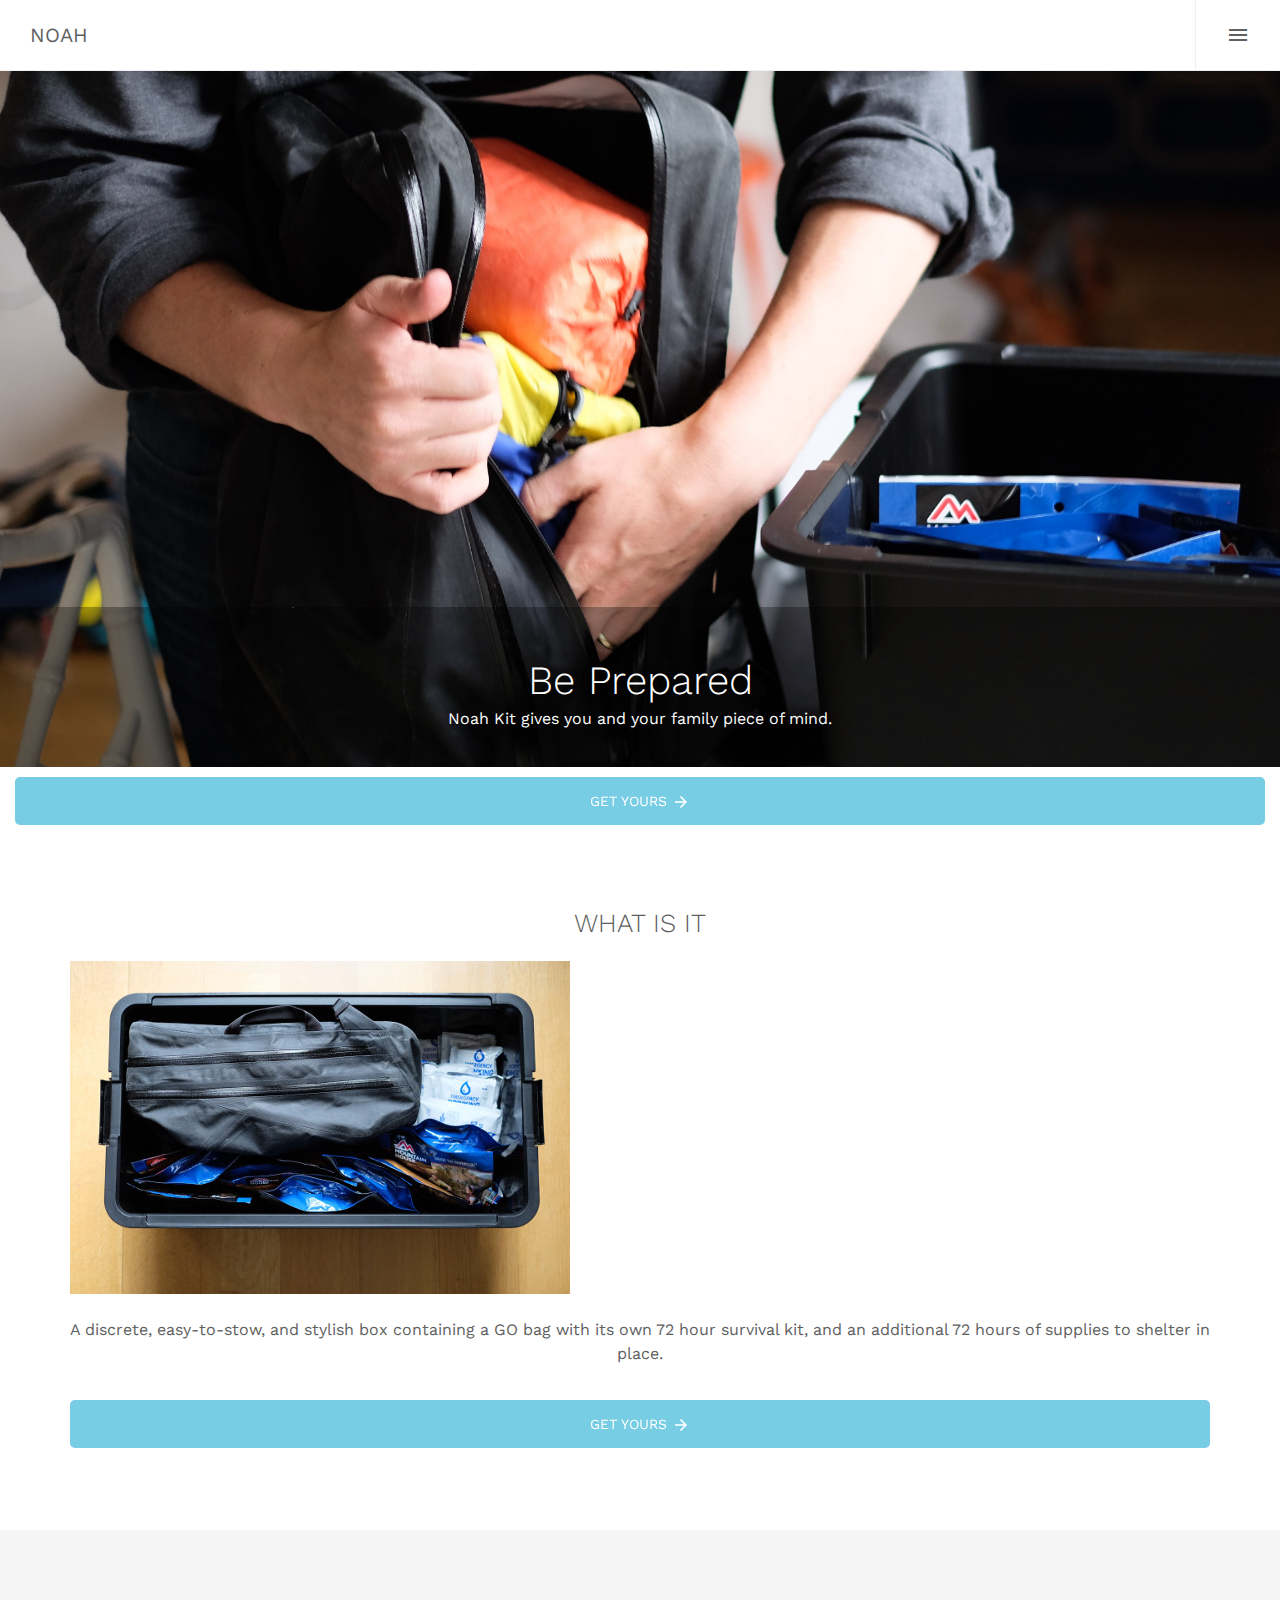
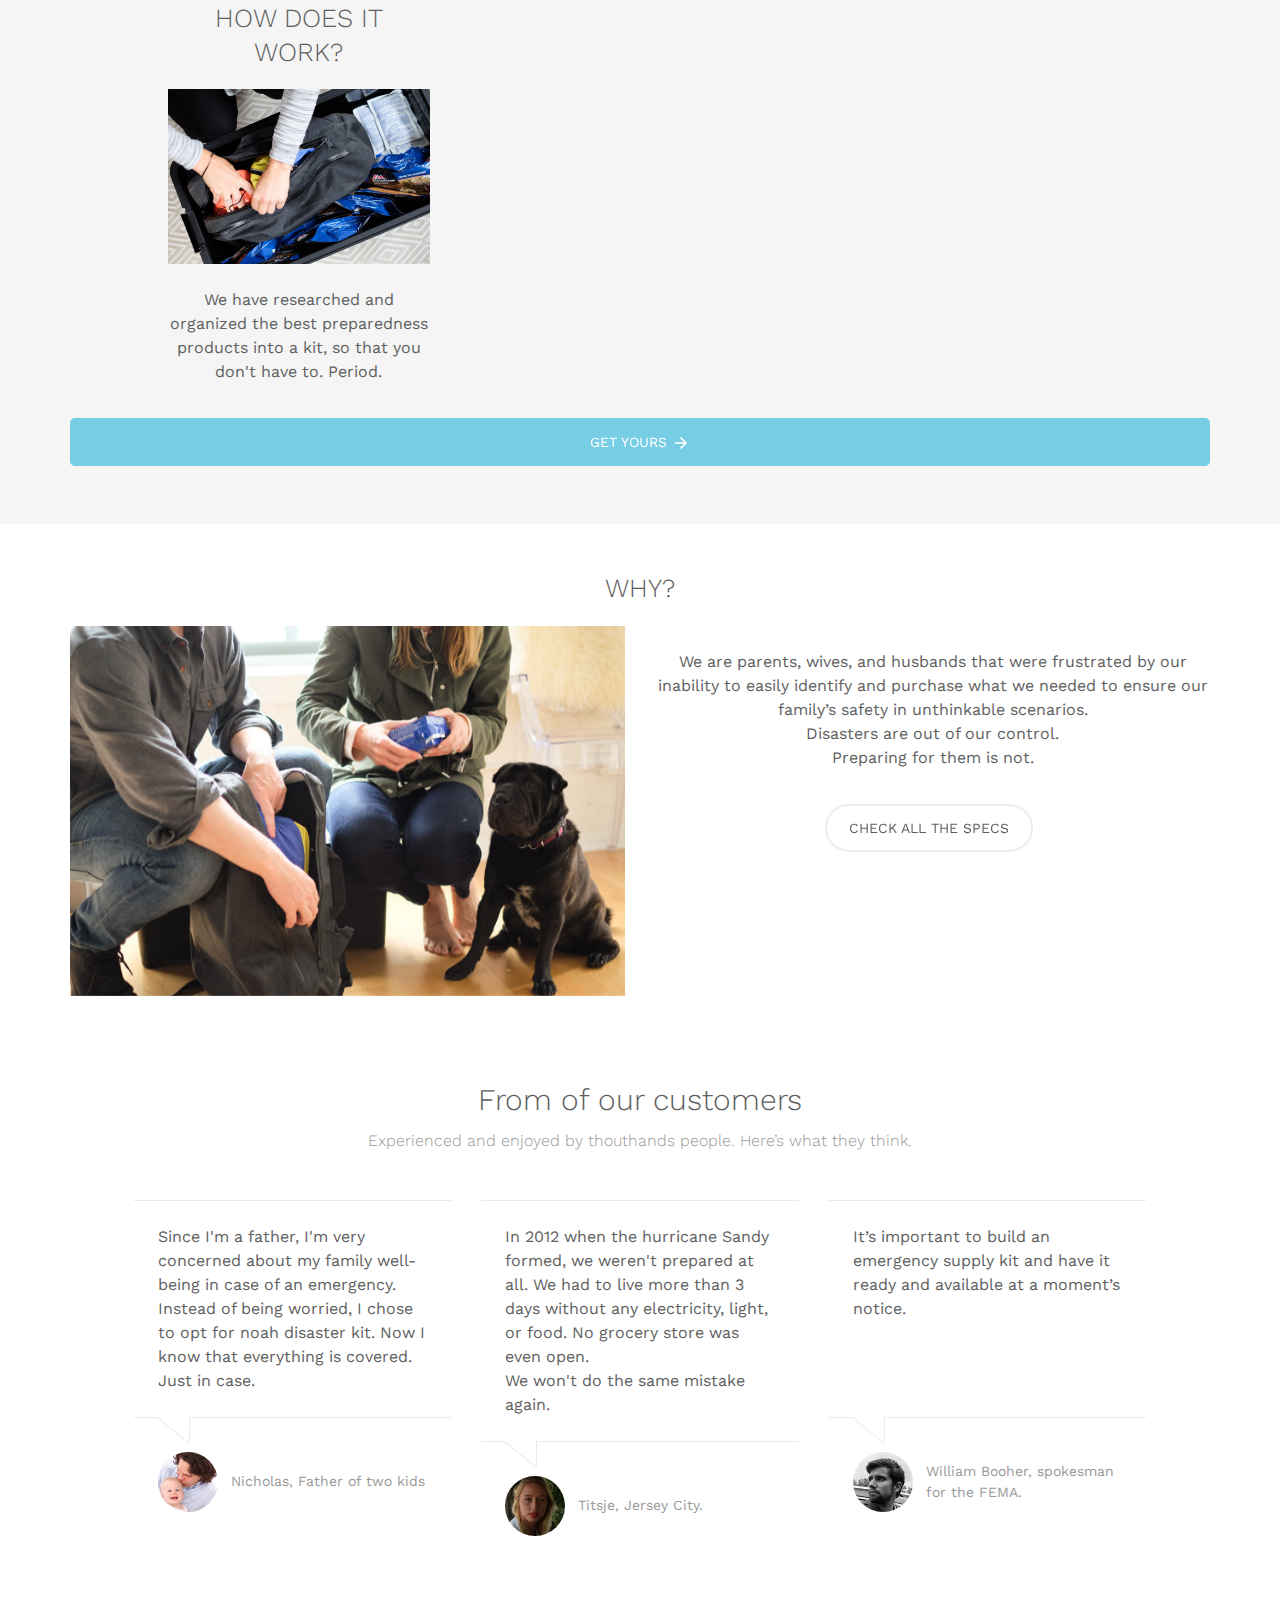
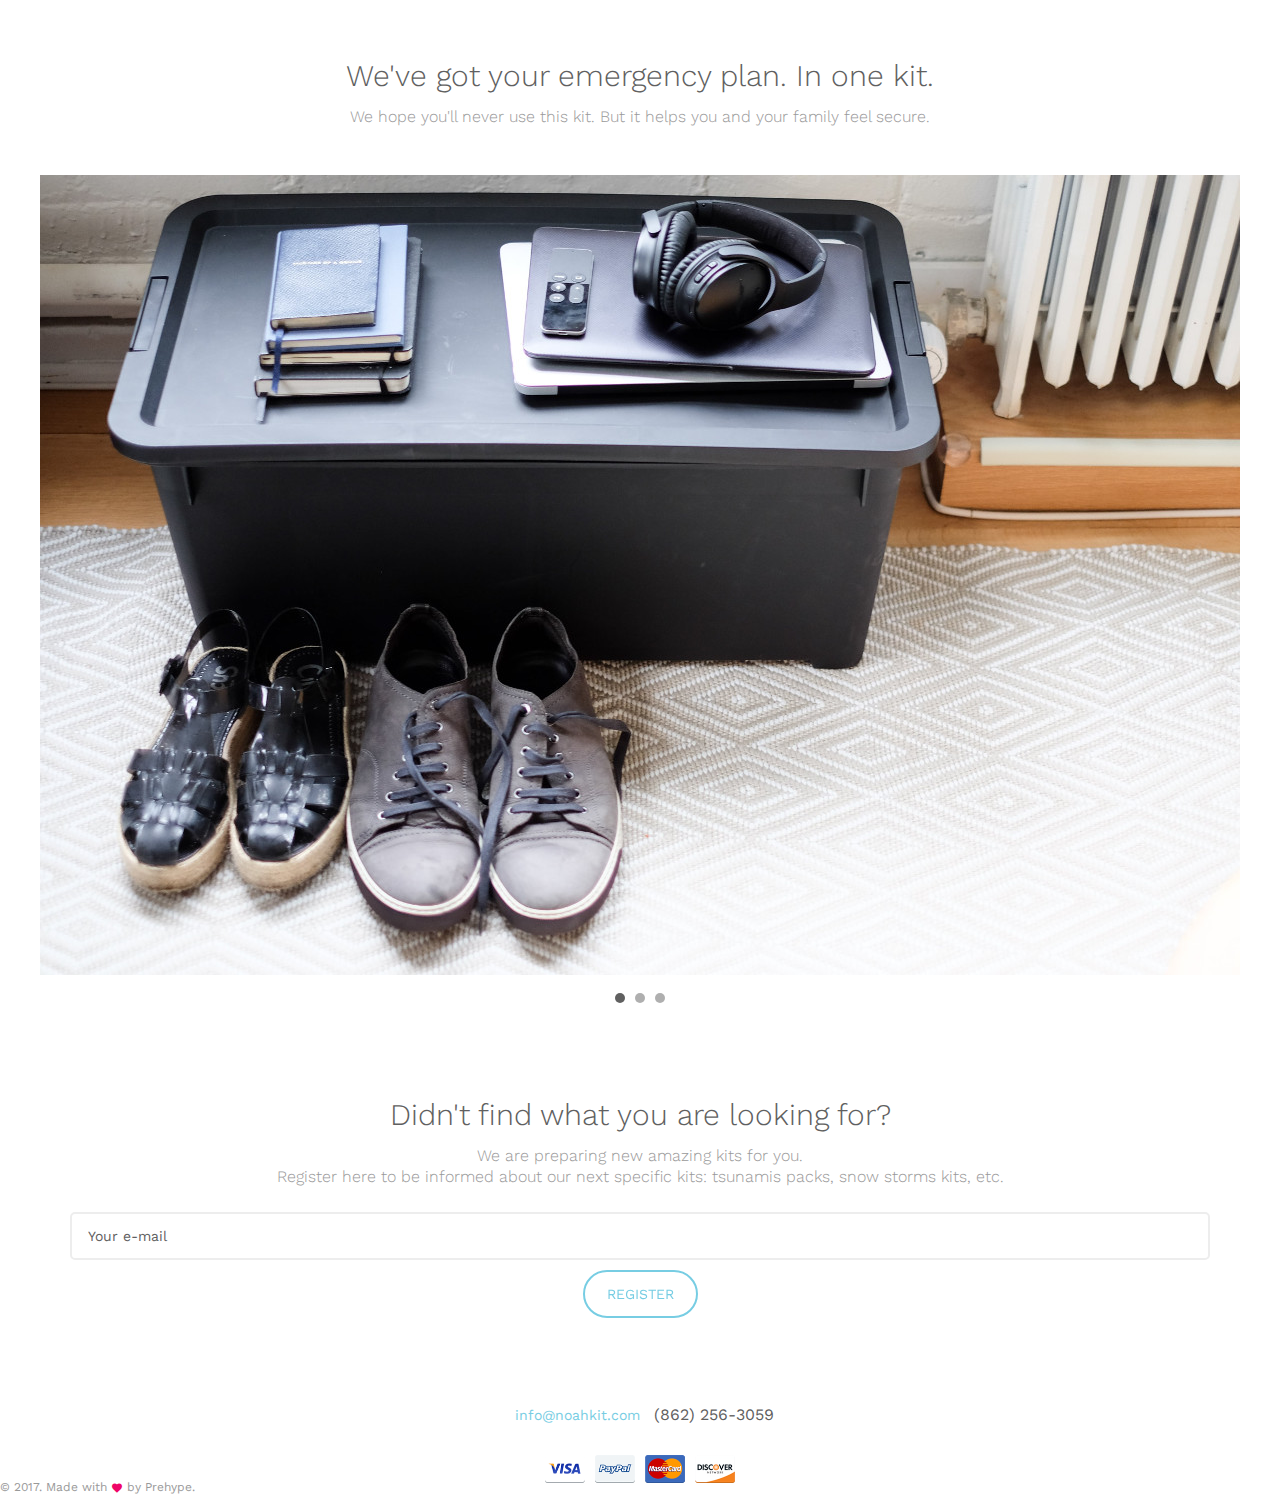
==== index-m.html @ 01070009 "Initial commit" ====
<!DOCTYPE html>
<html lang="en">

<head>
  <meta charset="utf-8">
  <title>Noah Kit - A disaster kit to go or to stay.</title>

  <!--SEO Meta Tags-->
  <meta name="description" content="Noah Kit is the disaster kit you need to protect you and your family in case of a disaster." />
  <meta name="keywords" content="disaster kit, survival kit, emergency" />
  <meta name="author" content="Prehype" />

  <!--Mobile Specific Meta Tag-->
  <meta name="viewport" content="width=device-width, initial-scale=1.0, maximum-scale=1.0, user-scalable=no" />

  <!--Favicon-->
  <link rel="shortcut icon" href="favicon.ico" type="image/x-icon">
  <link rel="icon" href="favicon.ico" type="image/x-icon">

  <!-- Google Material Icons -->
  <link href="css/vendor/material-icons.min.css" rel="stylesheet" media="screen">

  <!-- Brand Icons -->
  <link href="css/vendor/socicon.min.css" rel="stylesheet" media="screen">

  <!-- Bootstrap -->
  <link href="css/vendor/bootstrap.min.css" rel="stylesheet" media="screen">

  <!-- Theme Styles -->
  <link href="css/theme.css" rel="stylesheet" media="screen">

  <!-- Page Preloading
  <script src="js/vendor/page-preloading.js"></script>
    <!-- fortawesome --> 
    
    <link rel="stylesheet" href="css/font-awesome/css/font-awesome.min.css">
    
    <!-- start Mixpanel --><script type="text/javascript">(function(e,a){if(!a.__SV){var b=window;try{var c,l,i,j=b.location,g=j.hash;c=function(a,b){return(l=a.match(RegExp(b+"=([^&]*)")))?l[1]:null};g&&c(g,"state")&&(i=JSON.parse(decodeURIComponent(c(g,"state"))),"mpeditor"===i.action&&(b.sessionStorage.setItem("_mpcehash",g),history.replaceState(i.desiredHash||"",e.title,j.pathname+j.search)))}catch(m){}var k,h;window.mixpanel=a;a._i=[];a.init=function(b,c,f){function e(b,a){var c=a.split(".");2==c.length&&(b=b[c[0]],a=c[1]);b[a]=function(){b.push([a].concat(Array.prototype.slice.call(arguments,
0)))}}var d=a;"undefined"!==typeof f?d=a[f]=[]:f="mixpanel";d.people=d.people||[];d.toString=function(b){var a="mixpanel";"mixpanel"!==f&&(a+="."+f);b||(a+=" (stub)");return a};d.people.toString=function(){return d.toString(1)+".people (stub)"};k="disable time_event track track_pageview track_links track_forms register register_once alias unregister identify name_tag set_config reset people.set people.set_once people.increment people.append people.union people.track_charge people.clear_charges people.delete_user".split(" ");
for(h=0;h<k.length;h++)e(d,k[h]);a._i.push([b,c,f])};a.__SV=1.2;b=e.createElement("script");b.type="text/javascript";b.async=!0;b.src="undefined"!==typeof MIXPANEL_CUSTOM_LIB_URL?MIXPANEL_CUSTOM_LIB_URL:"file:"===e.location.protocol&&"//cdn.mxpnl.com/libs/mixpanel-2-latest.min.js".match(/^\/\//)?"https://cdn.mxpnl.com/libs/mixpanel-2-latest.min.js":"//cdn.mxpnl.com/libs/mixpanel-2-latest.min.js";c=e.getElementsByTagName("script")[0];c.parentNode.insertBefore(b,c)}})(document,window.mixpanel||[]);
mixpanel.init("4b5b7b90c22132a51a4532731f63f883");</script><!-- end Mixpanel -->
    
    <!-- Facebook Pixel Code -->
<script>
!function(f,b,e,v,n,t,s){if(f.fbq)return;n=f.fbq=function(){n.callMethod?
n.callMethod.apply(n,arguments):n.queue.push(arguments)};if(!f._fbq)f._fbq=n;
n.push=n;n.loaded=!0;n.version='2.0';n.queue=[];t=b.createElement(e);t.async=!0;
t.src=v;s=b.getElementsByTagName(e)[0];s.parentNode.insertBefore(t,s)}(window,
document,'script','https://connect.facebook.net/en_US/fbevents.js');
fbq('init', '338119189952556'); // Insert your pixel ID here.
fbq('track', 'PageView');
</script>
<noscript><img height="1" width="1" style="display:none"
src="https://www.facebook.com/tr?id=338119189952556&ev=PageView&noscript=1"
/></noscript>
<!-- DO NOT MODIFY -->
<!-- End Facebook Pixel Code -->

    
</head>

<!-- Body -->
<!-- Adding/Removing class ".page-preloading" is enabling/disabling background smooth page transition effect and spinner. Make sure you also added/removed link to page-preloading.js script in the <head> of the document. -->
<body class="">

  <!-- Page Pre-Loader 
  <div class="page-preloader">
    <div class="preloader">
      <img src="img/preloader.gif" alt="Preloader">
    </div>
  </div><!-- .page-preloader -->

  <!-- Page Wrapper -->
  <div class="page-wrapper">

    <!-- Order Content -->
    <section class="order-content-wrap">
      <!-- Close Btn -->
      <span class="close-btn"><i class="material-icons close"></i></span>
      <!-- Preloader 
      <div class="preloader">
        <img src="img/preloader.gif" alt="Preloader">
      </div> -->
      <div class="inner">
        <form class="order-content">
          <!-- Content loaded via Ajax goes here -->
        </form><!-- .order-content -->
      </div><!-- .inner -->
    </section><!-- .order-content-wrap -->

    <!-- Order Content Backdrop -->
    <div class="order-content-backdrop"></div>


    <!-- Navbar -->
    <header class="navbar">

      <!-- Site Logo -->
      <a href="index-m.html" class="site-logo visible-desktop">
        <span>NOAH</span> <!--M
        <span class="text-gray">/</span>
        STORE <span>]</span> -->
      </a><!-- site-logo.visible-desktop -->
      <a href="index-m.html" class="site-logo visible-mobile">
        <span> NOAH</span>
      </a><!-- site-logo.visible-mobile -->

      <!-- Language Switcher -->
      <!--<div class="lang-switcher">
        <div class="lang-toggle">
          <img src="img/flags/GB.png" alt="English">
          <i class="material-icons arrow_drop_down"></i>
          <ul class="lang-dropdown">
            <li><a href="#"><img src="img/flags/FR.png" alt="French">FR</a></li>
            <li><a href="#"><img src="img/flags/DE.png" alt="German">DE</a></li>
            <li><a href="#"><img src="img/flags/IT.png" alt="Italian">IT</a></li>
          </ul>
        </div>
      </div><!-- .lang-switcher -->

      <!-- Toolbar -->
      <div class="toolbar">
        <div class="inner">
          
          <div class="toolbar-toggle">
            <i class="material-icons menu"></i>
            <div class="toolbar-dropdown">
              <ul class="main-navigation">
                <li><a href="#home" class="scroll-to">Home</a></li>
              
                <li><a href="#accessories" class="scroll-to">What's in the kit?</a></li>
                    <li><a href="#why" class="scroll-to">Why a disaster kit?</a></li>
               <!-- <li><a href="#video" class="scroll-to">Video Showcase</a></li>
                <li><a href="#gallery" class="scroll-to">Gallery</a></li> -->
                
                        <li><a href="#contact" class="scroll-to">Contact</a></li>
              </ul>
            </div>
          </div>
        
        </div><!-- .inner -->
      </div><!-- .toolbar -->
    </header><!-- .navbar.navbar-sticky -->

  
      
      
       <section id="gallery" class="fw-section full-heightbis padding-top-3x padding-bottom-3x"  style="background-image: url('img/noah17bis-min.jpg');" data-offset-top="67">
           
            <div class="containertransparent padding-top-2x padding-bottom-1x fixedmiddle">
            <span style="color:#fff !important"  class="h1">Be Prepared</span><br>
            <p style="color:#fff !important"> Noah Kit gives you and your family piece of mind.</p>
        
          </div>
             <div class="containerwhite fixedbottom">
                        <a href="ajax/oculus_mobile.html" class="btn btn-block btn-primary waves-effect waves-light app-buy ajax-load-link">Get yours     <i class="material-icons arrow_forward"></i></a>
          </div>
    </section>
      
    <!-- Hero Section 
    <section id="home" class="fw-section full-height padding-top-3x padding-bottom-3x" style="background-color: #f5f5f5;" data-offset-top="0">
      <div class="container padding-top">
        <div class="row">
          <div class="col-lg-6 col-md-7 col-sm-9 mobile-center">
            <h1>Be Prepared.</h1>
            <a href="ajax/oculus_mobile.html"  onclick="trackOutboundLink('Button'); return false;"  class="btn btn-pill btn-ghost btn-primary waves-effect waves-light ajax-load-link">Get yours</a>
            <a href="ajax/specs.html" onclick="trackOutboundLinkSpecs('Button'); return false;"  class="btn btn-pill btn-ghost btn-default ajax-load-link">Check Specs</a>
          </div>
        </div><!-- .row -->
        <!--<div class="padding-top visible-sm visible-xs"></div>
        <!-- Remove class ".layer-parallax" to disable mouse parallax effect. -->
       <!-- <div class="layer-parallax">
          <div class="layer" data-depth="0.15">
            <img src="img/closet.png" height="700px" class="block-center" alt="Oculus Rift">
          </div>
        </div>
      </div><!-- .container    </section><!-- .fw-section#home -->
      
          <!-- Accessories -->
    <section id="accessories" class="fw-section padding-top-3x padding-bottom-3x" data-offset-top="67">
      <div class="container">
        <h3 class="block-title text-center">
         WHAT IS IT
         
        </h3>
 
              <img src="img/noah3-min.jpg" alt="Oculus Touch">
 <p class="space-top text-center">A discrete, easy-to-stow, and stylish box containing a GO bag with its own 72 hour survival kit, and an additional 72 hours of supplies to shelter in place.</p> 
       
          <div class="text-center">
                 <a href="ajax/oculus_mobile.html" class="btn btn-block btn-primary waves-effect waves-light app-buy ajax-load-link">Get yours     <i class="material-icons arrow_forward"></i></a>
          </div>
              </div><!-- .container -->
    </section><!-- .fw-section#accessories -->
         
     
      <section id="accessories2" class="fw-section bg-gray" data-offset-top="67">
      <div class="container padding-top-3x padding-bottom-2x">
      
        <div class="row padding-top-1x padding-bottom-1x">
          <div class="col-md-3 col-sm-12 col-md-offset-1 ">
              <h3 class="text-center">
          HOW DOES IT WORK?
          
        </h3>
               <img src="img/box-gray-min.jpg" alt="Oculus Touch">
              <p class="space-top text-center"> 
              We have researched and organized the best preparedness products into a kit, so that you don't have to.
              Period.</p>
          </div>
        
          
        </div><!-- .row -->
          <div class="text-center">
                  <a href="ajax/oculus_mobile.html" class="btn btn-block btn-primary waves-effect waves-light app-buy ajax-load-link">Get yours     <i class="material-icons arrow_forward"></i></a>
          </div>
      </div><!-- .container -->
    </section><!-- .fw-section#accessories -->
      
      <!-- Accessories -->
    <section id="why" class="fw-section padding-top-1x padding-bottom-1x" data-offset-top="67">
      <div class="container">
      
        <div class="row space-top-2x">
            
            <h3 class="text-center"> WHY? </h3> 
          <div class="col-md-6 col-sm-12">
            <div class="shop-item">
              <div class="shop-thumbnail">
                <img src="img/slider1-min.jpg" alt="Oculus Touch">
                 
              </div>
     
            </div>
          </div>
          <div class="col-md-6 col-sm-12">
              
            <div class="shop-item">
              
                <p class="space-top text-center">
                We are parents, wives, and husbands that were frustrated by our inability to easily identify and purchase what we needed to ensure our family’s safety in unthinkable scenarios.<br> Disasters are out of our control.<br>Preparing for them is not.
                </p>
           
               
                <div style="text-align:center"><a href="ajax/oculus_mobile.html" class="btn btn-pill btn-ghost btn-default ajax-load-link app-specs">Check all the Specs</a></div>
              </div>
        </div>

        </div><!-- .row -->
      </div><!-- .container -->
    </section><!-- .fw-section#accessories -->
       
   
    <!-- Testimonials -->
    <section id="feedback" class="fw-section padding-top-2x padding-bottom-3x" data-offset-top="67">
      <div class="container-fluid">
        <h2 class="block-title text-center space-bottom-2x">
         From of our customers
          <small>Experienced and enjoyed by thouthands people. Here’s what they think.</small>
        </h2>
        <div class="row">
          <div class="col-lg-10 col-lg-offset-1">
            <div class="row">
              <!-- Testimonial -->
              <div class="col-lg-4 col-md-6 col-sm-6">
                <div class="testimonial">
                  <div class="testimonial-body">
                    <p>Since I'm a father, I'm very concerned about my family well-being in case of an emergency. 
                       <br> Instead of being worried, I chose to opt for noah disaster kit. Now I know that everything
                        is covered. Just in case.
                      </p>
                  </div>
                  <footer class="testimonial-author">
                    <div class="testimonial-author-ava">
                      <img src="img/father-min.jpg" alt="Author">
                    </div>
                    <div class="testimonial-author-info">
                      Nicholas, Father of two kids
                    </div>
                  </footer>
                </div>
              </div>
              <!-- Testimonial -->
              <div class="col-lg-4 col-md-6 col-sm-6">
                <div class="testimonial">
                  <div class="testimonial-body">
                    <p>In 2012 when the hurricane Sandy formed, we weren't prepared at all. We had to live more than 3 days without any electricity, light, or food.
                        No grocery store was even open.<br>
                      We won't do the same mistake again.</p>
                  </div>
                  <footer class="testimonial-author">
                    <div class="testimonial-author-ava">
                      <img src="img/portrait-min.jpg" alt="Author">
                    </div>
                    <div class="testimonial-author-info">
                      Titsje, Jersey City. 
                    </div>
                  </footer>
                </div>
              </div>
              <!-- Testimonial -->
              <div class="col-lg-4 col-md-6 col-sm-6 noshow">
                <div class="testimonial">
                  <div class="testimonial-body">
                    <p>It’s important to build an emergency supply kit and have it ready and available at a moment’s notice. 
                      <br> 
                      <br>
                      <br><br></p>
                  </div>
                  <footer class="testimonial-author">
                    <div class="testimonial-author-ava">
                      <img src="img/man-min.jpg" alt="Author">
                    </div>
                    <div class="testimonial-author-info">
                      William Booher, spokesman for the FEMA.
                    </div>
                  </footer>
                </div>
              </div>
              <!-- Testimonial -->  
                    </div>
          </div>
        </div><!-- .row -->
      </div><!-- .container -->
    </section><!-- .fw-section#feedback -->
    
      
      <section id="gallery" class="fw-section  padding-bottom-3x" data-offset-top="67">
      <div class="container-fluid">
        <h2 class="block-title text-center space-bottom-2x">
          We've got your emergency plan. In one kit.
          <small>We hope you'll never use this kit. But it helps you and your family feel secure.</small>
        </h2>
        <div class="image-carousel" data-loop="true">
          <div class="inner">
            <img src="img/boxmur-min.jpg"   alt="Gallery">
            <img src="img/slider2-min.jpg" alt="Gallery">
            <img src="img/slider3-min.jpg" alt="Gallery">
          </div>
        </div>
      </div>
    </section><!--    -->

      <!--
    <section id="video" class="fw-section no-cover padding-top-3x padding-bottom-3x" style="background-image: url(img/video-bg.jpg);" data-offset-top="67">
      <div class="container text-center padding-top-3x padding-bottom-3x">
        <div class="padding-top-2x hidden-xs"></div>
        <div class="row">
          <div class="col-lg-6 col-md-7 col-sm-8">
            <h2 class="block-title padding-bottom">
              Want to see Oculus in action?
              <small>Watch our short video presentation.</small>
            </h2>
            <a href="https://www.youtube.com/watch?v=pN6YCFlS8nU" class="video-popup-btn">
              <i class="material-icons play_arrow"></i>
            </a>
          </div>
        </div><!-- .row -->
      <!--
        <div class="padding-bottom-3x hidden-xs"></div>
      </div><!-- .container
    </section> --> <!-- .fw-section#video -->
  
    <!-- CTA -->
    <section class="fw-section padding-bottom-3x">
      <div class="container text-center">
  
        <h2 class="block-title padding-top-2x space-bottom-1x">
          Didn't find what you are looking for? 
          <small>We are preparing new amazing kits for you.<br> Register here to be informed about our next specific kits: tsunamis packs, 
            snow storms kits, etc.</small>
        </h2>
      
          <form id="form-email" action="" method="post" class="subscribe-form">
          <input type="email" class="form-control" id="email" name="email" placeholder="Your e-mail">
          <!-- real people should not fill this in and expect good things - do not remove this or risk form bot signups-->
          <!--<div style="position: absolute; left: -5000px;" aria-hidden="true"><input type="text" name="b_c7103e2c981361a6639545bd5_1194bb7544" tabindex="-1" value=""></div> -->
            <button id="button-validate" type="submit" class="btn btn-ghost btn-pill btn-primary waves-effect waves-light">Register</button>
        </form>  
         
          <div id="form-success">
       <h3>Thank you!</h3>
           <div class="text-success"><strong>We received your email address.</strong> <br>You'll be informed as soon as we launch the new kits.</div>
        </div> 
          
      </div>
    </section><!-- .fw-section -->

    <!-- Footer -->
    <footer id="contact" class="footer">
    
       <!-- <p class="text-sm">Need support? Call <span class="text-primary">001 (917) 555-4836</span></p> -->
        <div class="social-bar text-center space-bottom">
            <a href="mailto:info@noahkit.com?Subject=Information">info@noahkit.com</a>
            (862) 256-3059
            
        <!--  <a href="#" class="sb-skype" data-toggle="tooltip" data-placement="top" title="Skype">
            <i class="socicon-skype"></i>
          </a> -->
          <!--<a href="#" class="sb-facebook" data-toggle="tooltip" data-placement="top" title="Facebook">
            <i class="socicon-facebook"></i>
          </a>
      <!--    <a href="#" class="sb-google-plus" data-toggle="tooltip" data-placement="top" title="" data-original-title="Google+">
            <i class="socicon-googleplus"></i>
          </a>
          <a href="#" class="sb-twitter" data-toggle="tooltip" data-placement="top" title="Twitter">
            <i class="socicon-twitter"></i>
          </a> -->
         <!-- <a href="#" class="sb-instagram" data-toggle="tooltip" data-placement="top" title="" data-original-title="Instagram">
            <i class="socicon-instagram"></i>
          </a> -->
        </div><!-- .social-bar -->
        <div class="cards"><img src="img/cards.png" alt="Cards"></div>
        <p class="copyright">&copy; 2017. Made with <i class="text-danger material-icons favorite"></i> by Prehype.</p>

   <!--   <div class="column">
        <h3 class="widget-title">
          Subscription
          <small>To receive latest offers and discounts from the shop.</small>
        </h3>
        <form action="//rokaux.us12.list-manage.com/subscribe/post?u=c7103e2c981361a6639545bd5&amp;id=1194bb7544" method="post" target="_blank" class="subscribe-form" novalidate>
          <input type="email" class="form-control" name="EMAIL" placeholder="Your e-mail">
          <!-- real people should not fill this in and expect good things - do not remove this or risk form bot signups-->
         <!-- <div style="position: absolute; left: -5000px;" aria-hidden="true"><input type="text" name="b_c7103e2c981361a6639545bd5_1194bb7544" tabindex="-1" value=""></div>
          <button type="submit"><i class="material-icons send"></i></button>
        </form>
      </div><!-- .column -->
   <!--   <div class="column">
        <h3 class="widget-title">
          Payment Methods
          <small>We support one of the following payment methods.</small>
        </h3>
        <div class="cards"><img src="img/cards.png" alt="Cards"></div>
        <!-- Scroll To Top Button -->
     <!--   <div class="scroll-to-top-btn"><i class="material-icons trending_flat"></i></div>
      </div><!-- .column -->
    </footer><!-- .footer -->

  </div><!-- .page-wrapper -->

  <!-- JavaScript (jQuery) libraries, plugins and custom scripts -->
  <script src="js/vendor/jquery-2.1.4.min.js"></script>
  <script src="js/vendor/bootstrap.min.js"></script>
<!--  <script src="js/vendor/smoothscroll.js"></script> -->
<!-- <script src="js/vendor/scrollspy.js"></script> -->
  <script src="js/vendor/velocity.min.js"></script>
  <script src="js/vendor/jquery.parallax.min.js"></script>
  <script src="js/vendor/waves.min.js"></script>
  <script src="js/vendor/icheck.min.js"></script>
  <script src="js/vendor/owl.carousel.min.js"></script>
  <script src="js/vendor/magnific-popup.min.js"></script>
  <script src="js/scripts.js"></script>
    <script>
  (function(i,s,o,g,r,a,m){i['GoogleAnalyticsObject']=r;i[r]=i[r]||function(){
  (i[r].q=i[r].q||[]).push(arguments)},i[r].l=1*new Date();a=s.createElement(o),
  m=s.getElementsByTagName(o)[0];a.async=1;a.src=g;m.parentNode.insertBefore(a,m)
  })(window,document,'script','https://www.google-analytics.com/analytics.js','ga');

  ga('create', 'UA-101906993-2', 'auto');
  ga('send', 'pageview');

</script>
    
<script>

    	$('.app-buy').click(function(event) {
            
         
                 ga('send', 'event', 'Getyourssite', 'Click', 'Button', { 
       
                    });
        });
            
                	$('.app-specs').click(function(event) {
            
         
                 ga('send', 'event', 'Specs', 'Click', 'Button', { 
       
                    });
                         });
            
         
         
</script>

<script>
  window.intercomSettings = {
    app_id: "o608k6hs"
  };
</script>
<script>(function(){var w=window;var ic=w.Intercom;if(typeof ic==="function"){ic('reattach_activator');ic('update',intercomSettings);}else{var d=document;var i=function(){i.c(arguments)};i.q=[];i.c=function(args){i.q.push(args)};w.Intercom=i;function l(){var s=d.createElement('script');s.type='text/javascript';s.async=true;s.src='https://widget.intercom.io/widget/o608k6hs';var x=d.getElementsByTagName('script')[0];x.parentNode.insertBefore(s,x);}if(w.attachEvent){w.attachEvent('onload',l);}else{w.addEventListener('load',l,false);}}})()</script>

    
 <script>
    
    
    
$( document ).ready(function() {
      $('#form-success').hide();

    $('#button-validate').click(function(event) {
		// prevent default browser behaviour
  		console.log("coucou");
	  // $(".order-form").hide();	
        //$("#outofstock").show();	

        event.preventDefault();

		// Grab all inputs
		var email = $('#email').val()
		//var totalcost = $('#total_cost').val()

		if (validateForm(email)){
			var distinctId = mixpanel.get_distinct_id()
	        mixpanel.identify(distinctId)
	        // Set user attributes for mixpanel DB
			var response = mixpanel.people.set({
	    	"$email":email,
           // "$totalcost":totalcost,
      //  "$product-recovery":$('#recovery').is(':checked').toString(),
        //"$product-hydrate":$('#hydrate').is(':checked').toString(),
        //"$product-boosters":$('#boosters').is(':checked').toString(),
        //"$product-dna":$('#dna').is(':checked').toString()
	    });
            
            $("#form-email").hide();	
            $('#form-success').show();
       // mixpanel.track('order');
		//	fbq('track', 'AddToCart', {
		//		value: 199,
		//		currency: 'USD'
		//	});
			
		} else {
			return false
		}


	});   
   
    function validateForm(email){
    // Validate format of email
		if (!validateEmail(email)) {
			if (email.length == 0) {
				showError("Email cannot be blank")
			} else {
				// Enter the text you want to appear in the error box in the form modal
		    	showError(email + " is not a valid email :(")	
			}
		    return false
		} else if (!validateInputs()) {
			return false
		} else {
           // echo('réussi');
			return true
		}
	}

	function validateInputs() {
		// Make sure each input isn't blank
		var inputsValid = true
		$.each($('#order-form input'), function(index, formField) {
            if($(formField).val().trim().length == 0) {
            	showError(capitalizeFirstLetter(formField.id)+ " cannot be blank")
            	inputsValid = false
            }
    	});
		return inputsValid
	}

	function validateEmail(email) {
    	var re = /^(([^<>()\[\]\\.,;:\s@"]+(\.[^<>()\[\]\\.,;:\s@"]+)*)|(".+"))@((\[[0-9]{1,3}\.[0-9]{1,3}\.[0-9]{1,3}\.[0-9]{1,3}])|(([a-zA-Z\-0-9]+\.)+[a-zA-Z]{2,}))$/;
    	return re.test(email);
	}

	function showError(errorContent){
		$("#form-error-text").text(errorContent);
		$("#form-error").show()
		return false;
	}

	function capitalizeFirstLetter(string) {
    	return string.charAt(0).toUpperCase() + string.slice(1).toLowerCase();
	}
    
});
        
    </script>   
    
</body><!-- <body> -->

</html>
---- css/vendor/socicon.min.css ----
@charset "UTF-8";[class*=" socicon-"]:before,[class^=socicon-]:before,[data-icon]:before{font-family:socicon!important;font-style:normal!important;font-weight:400!important;font-variant:normal!important;text-transform:none!important;speak:none;line-height:1;-webkit-font-smoothing:antialiased;-moz-osx-font-smoothing:grayscale}@font-face{font-family:socicon;src:url(../../fonts/socicon.eot);src:url(../../fonts/socicon.eot?#iefix) format("embedded-opentype"),url(../../fonts/socicon.woff) format("woff"),url(../../fonts/socicon.ttf) format("truetype"),url(../../fonts/socicon.svg#socicon) format("svg");font-weight:400;font-style:normal}[data-icon]:before{content:attr(data-icon)}.socicon-modelmayhem:before{content:"\e000"}.socicon-mixcloud:before{content:"\e001"}.socicon-drupal:before{content:"\e002"}.socicon-swarm:before{content:"\e003"}.socicon-istock:before{content:"\e004"}.socicon-yammer:before{content:"\e005"}.socicon-ello:before{content:"\e006"}.socicon-stackoverflow:before{content:"\e007"}.socicon-persona:before{content:"\e008"}.socicon-triplej:before{content:"\e009"}.socicon-houzz:before{content:"\e00a"}.socicon-rss:before{content:"\e00b"}.socicon-paypal:before{content:"\e00c"}.socicon-odnoklassniki:before{content:"\e00d"}.socicon-airbnb:before{content:"\e00e"}.socicon-periscope:before{content:"\e00f"}.socicon-outlook:before{content:"\e010"}.socicon-coderwall:before{content:"\e011"}.socicon-tripadvisor:before{content:"\e012"}.socicon-appnet:before{content:"\e013"}.socicon-goodreads:before{content:"\e014"}.socicon-tripit:before{content:"\e015"}.socicon-lanyrd:before{content:"\e016"}.socicon-slideshare:before{content:"\e017"}.socicon-buffer:before{content:"\e018"}.socicon-disqus:before{content:"\e019"}.socicon-vkontakte:before{content:"\e01a"}.socicon-whatsapp:before{content:"\e01b"}.socicon-patreon:before{content:"\e01c"}.socicon-storehouse:before{content:"\e01d"}.socicon-pocket:before{content:"\e01e"}.socicon-mail:before{content:"\e01f"}.socicon-blogger:before{content:"\e020"}.socicon-technorati:before{content:"\e021"}.socicon-reddit:before{content:"\e022"}.socicon-dribbble:before{content:"\e023"}.socicon-stumbleupon:before{content:"\e024"}.socicon-digg:before{content:"\e025"}.socicon-envato:before{content:"\e026"}.socicon-behance:before{content:"\e027"}.socicon-delicious:before{content:"\e028"}.socicon-deviantart:before{content:"\e029"}.socicon-forrst:before{content:"\e02a"}.socicon-play:before{content:"\e02b"}.socicon-zerply:before{content:"\e02c"}.socicon-wikipedia:before{content:"\e02d"}.socicon-apple:before{content:"\e02e"}.socicon-flattr:before{content:"\e02f"}.socicon-github:before{content:"\e030"}.socicon-renren:before{content:"\e031"}.socicon-friendfeed:before{content:"\e032"}.socicon-newsvine:before{content:"\e033"}.socicon-identica:before{content:"\e034"}.socicon-bebo:before{content:"\e035"}.socicon-zynga:before{content:"\e036"}.socicon-steam:before{content:"\e037"}.socicon-xbox:before{content:"\e038"}.socicon-windows:before{content:"\e039"}.socicon-qq:before{content:"\e03a"}.socicon-douban:before{content:"\e03b"}.socicon-meetup:before{content:"\e03c"}.socicon-playstation:before{content:"\e03d"}.socicon-android:before{content:"\e03e"}.socicon-snapchat:before{content:"\e03f"}.socicon-twitter:before{content:"\e040"}.socicon-facebook:before{content:"\e041"}.socicon-googleplus:before{content:"\e042"}.socicon-pinterest:before{content:"\e043"}.socicon-foursquare:before{content:"\e044"}.socicon-yahoo:before{content:"\e045"}.socicon-skype:before{content:"\e046"}.socicon-yelp:before{content:"\e047"}.socicon-feedburner:before{content:"\e048"}.socicon-linkedin:before{content:"\e049"}.socicon-viadeo:before{content:"\e04a"}.socicon-xing:before{content:"\e04b"}.socicon-myspace:before{content:"\e04c"}.socicon-soundcloud:before{content:"\e04d"}.socicon-spotify:before{content:"\e04e"}.socicon-grooveshark:before{content:"\e04f"}.socicon-lastfm:before{content:"\e050"}.socicon-youtube:before{content:"\e051"}.socicon-vimeo:before{content:"\e052"}.socicon-dailymotion:before{content:"\e053"}.socicon-vine:before{content:"\e054"}.socicon-flickr:before{content:"\e055"}.socicon-500px:before{content:"\e056"}.socicon-wordpress:before{content:"\e058"}.socicon-tumblr:before{content:"\e059"}.socicon-twitch:before{content:"\e05a"}.socicon-8tracks:before{content:"\e05b"}.socicon-amazon:before{content:"\e05c"}.socicon-icq:before{content:"\e05d"}.socicon-smugmug:before{content:"\e05e"}.socicon-ravelry:before{content:"\e05f"}.socicon-weibo:before{content:"\e060"}.socicon-baidu:before{content:"\e061"}.socicon-angellist:before{content:"\e062"}.socicon-ebay:before{content:"\e063"}.socicon-imdb:before{content:"\e064"}.socicon-stayfriends:before{content:"\e065"}.socicon-residentadvisor:before{content:"\e066"}.socicon-google:before{content:"\e067"}.socicon-yandex:before{content:"\e068"}.socicon-sharethis:before{content:"\e069"}.socicon-bandcamp:before{content:"\e06a"}.socicon-itunes:before{content:"\e06b"}.socicon-deezer:before{content:"\e06c"}.socicon-telegram:before{content:"\e06e"}.socicon-openid:before{content:"\e06f"}.socicon-amplement:before{content:"\e070"}.socicon-viber:before{content:"\e071"}.socicon-zomato:before{content:"\e072"}.socicon-quora:before{content:"\e073"}.socicon-draugiem:before{content:"\e074"}.socicon-endomodo:before{content:"\e075"}.socicon-filmweb:before{content:"\e076"}.socicon-stackexchange:before{content:"\e077"}.socicon-wykop:before{content:"\e078"}.socicon-teamspeak:before{content:"\e079"}.socicon-teamviewer:before{content:"\e07a"}.socicon-ventrilo:before{content:"\e07b"}.socicon-younow:before{content:"\e07c"}.socicon-raidcall:before{content:"\e07d"}.socicon-mumble:before{content:"\e07e"}.socicon-medium:before{content:"\e06d"}.socicon-bebee:before{content:"\e07f"}.socicon-hitbox:before{content:"\e080"}.socicon-reverbnation:before{content:"\e081"}.socicon-formulr:before{content:"\e082"}.socicon-instagram:before{content:"\e057"}.socicon-battlenet:before{content:"\e083"}
---- css/theme.css ----
/*
 * M-Store | Modern E-Commerce Template
 * Copyright 2016 rokaux
 * Theme Styles
 */

/*
 * Table of Contents
 *
 *  1. Google Font Import
 *  2. Scaffolding + Reset
 *  3. Typography
 *  4. Forms
 *  5. Tables
 *  6. Buttons
 *  7. Preloader
 *  8. Social Buttons
 *  9. Navbar
 * 10. Carousel
 * 11. Shop
 * 12. Components
 * 13. Tooltips
 * 14. Navs (Tabs)
 * 15. Panels
 * 16. Footer
*/

@import url(https://fonts.googleapis.com/css?family=Work+Sans:400,300,500,600);
* {
  -webkit-box-sizing: border-box;
  -moz-box-sizing: border-box;
  box-sizing: border-box;
}

*:before,
*:after {
  -webkit-box-sizing: border-box;
  -moz-box-sizing: border-box;
  box-sizing: border-box;
}

html * {
  text-rendering: optimizeLegibility;
  -webkit-font-smoothing: antialiased;
  -moz-osx-font-smoothing: grayscale;
}

html {
  font-size: 10px;
  -webkit-tap-highlight-color: transparent;
}

@-ms-viewport {
  width: device-width;
}

body {
  font-family: "Work Sans", Helvetica, Arial, sans-serif;
  font-size: 16px;
  font-weight: normal;
  line-height: 1.5;
  color: #606060;
  background-color: #fff;
  background-position: center;
  background-repeat: no-repeat;
  background-size: cover;
  overflow-x: hidden;
  overflow-y: auto;
}

input,
button,
select,
textarea {
  font-family: inherit;
  font-size: inherit;
  line-height: inherit;
}

a {
  color: #77cde3;
  text-decoration: underline;
  -webkit-transition: color 0.3s;
  -o-transition: color 0.3s;
  transition: color 0.3s;
}

a:hover {
  color: #77cde3;
  text-decoration: none;
}

a:focus {
  color: #77cde3;
  outline: none;
}

a.link-title {
  color: #606060;
  text-decoration: none;
}

a.link-title:hover {
  color: #999;
}

img {
  vertical-align: middle;
  display: block;
  max-width: 100%;
 /* height: auto; */
}

svg {
  max-width: 100%;
}

.img-rounded {
  border-radius: 6px;
}
.img-circle {
  border-radius: 50%;
}

.opacity-75 {
  opacity: .75;
}

.opacity-50 {
  opacity: .5;
}

.opacity-25 {
  opacity: .25;
}

.display-inline {
  display: inline-block !important;
  vertical-align: middle;
}

.display-inline img {
  display: block;
  width: 100%;
}

hr {
  margin-top: 24px;
  margin-bottom: 24px;
  border: 0;
  border-top: 1px solid #ededed;
}

.block {
  display: block;
}

.inline {
  display: inline-block;
}

.inline img {
  display: block;
  width: 100%;
}

.relative {
  position: relative !important;
}

.absolute {
  position: absolute !important;
}

.sr-only {
  position: absolute;
  width: 1px;
  height: 1px;
  margin: -1px;
  padding: 0;
  overflow: hidden;
  clip: rect(0, 0, 0, 0);
  border: 0;
}

.sr-only-focusable:active, .sr-only-focusable:focus {
  position: static;
  width: auto;
  height: auto;
  margin: 0;
  overflow: visible;
  clip: auto;
}

::selection {
  color: #606060;
  background: #ededed;
}

::-moz-selection {
  color: #606060;
  background: #ededed;
}

kbd {
  background-color: #606060;
  border-radius: 0;
}

.va-middle {
  vertical-align: middle;
}

.va-top {
  vertical-align: top;
}

.va-bottom {
  vertical-align: bottom;
}

.space-top-half {
  margin-top: 12px !important;
}

.space-top {
  margin-top: 24px !important;
}

.space-top-2x {
  margin-top: 48px !important;
}

.space-top-3x {
  margin-top: 72px !important;
}

.space-bottom-half {
  margin-bottom: 12px !important;
}

.space-bottom {
  margin-bottom: 24px !important;
}

.space-bottom-2x {
  margin-bottom: 48px !important;
}

.space-bottom-3x {
  margin-bottom: 72px !important;
}

.padding-top-half {
  padding-top: 12px !important;
}

.padding-top {
  padding-top: 24px !important;
}

.padding-top-2x {
  padding-top: 48px !important;
}

.padding-top-3x {
  padding-top: 72px !important;
}

.padding-bottom-half {
  padding-bottom: 12px !important;
}

.padding-bottom {
  padding-bottom: 24px !important;
}

.padding-bottom-2x {
  padding-bottom: 48px !important;
}

.padding-bottom-3x {
  padding-bottom: 72px !important;
}

@media screen and (max-width: 768px) {
  .space-top {
    margin-top: 16px !important;
  }
  .space-top-2x {
    margin-top: 36px !important;
  }
  .space-top-3x {
    margin-top: 48px !important;
  }
  .space-bottom {
    margin-bottom: 16px !important;
  }
  .space-bottom-2x {
    margin-bottom: 36px !important;
  }
  .space-bottom-3x {
    margin-bottom: 48px !important;
  }
  .padding-top {
    padding-top: 16px !important;
  }
  .padding-top-2x {
    padding-top: 36px !important;
  }
  .padding-top-3x {
    padding-top: 48px !important;
  }
  .padding-bottom {
    padding-bottom: 16px !important;
  }
  .padding-bottom-2x {
    padding-bottom: 36px !important;
  }
  .padding-bottom-3x {
    padding-bottom: 48px !important;
  }
}

.space-top-none {
  margin-top: 0 !important;
}

.space-bottom-none {
  margin-bottom: 0 !important;
}

.padding-top-none {
  padding-top: 0 !important;
}

.padding-bottom-none {
  padding-bottom: 0 !important;
}

.page-edit .edit-link {
  display: inline-block;
  margin-top: 24px;
}

.text-center {
  text-align: center;
}

.text-right {
  text-align: right;
}

.block-center {
  display: block;
  margin-left: auto;
  margin-right: auto;
}

@media screen and (max-width: 991px) {
  .tablet-center {
    text-align: center !important;
  }
}

@media screen and (max-width: 768px) {
  .mobile-center {
    text-align: center !important;
  }
}

/* Text meant only for screen readers. */
.screen-reader-text {
  clip: rect(1px, 1px, 1px, 1px);
  position: absolute !important;
  height: 1px;
  width: 1px;
  overflow: hidden;
}

.screen-reader-text:focus {
  background-color: #f1f1f1;
  border-radius: 3px;
  box-shadow: 0 0 2px 2px rgba(0, 0, 0, 0.6);
  clip: auto !important;
  color: #21759b;
  display: block;
  font-size: 14px;
  font-size: 0.875rem;
  font-weight: bold;
  height: auto;
  left: 5px;
  line-height: normal;
  padding: 15px 23px 14px;
  text-decoration: none;
  top: 5px;
  width: auto;
  z-index: 100000;
  /* Above WP toolbar. */
}

.container-fluid {
  max-width: 1920px;
  margin-left: auto;
  margin-right: auto;
  padding: 0 30px;
}

h1, h2, h3, h4, h5, h6,
.h1, .h2, .h3, .h4, .h5, .h6 {
  line-height: 1.3;
  color: #606060;
  margin-top: 0;
}

h1, .h1 {
  margin-bottom: 28px;
}

h2, .h2 {
  margin-bottom: 24px;
}

h3, .h3 {
  margin-bottom: 20px;
}

h4, .h4 {
  margin-bottom: 17px;
}

h5, h6, .h5, .h6 {
  margin-bottom: 12px;
}

h1, .h1 {
  font-size: 40px;
  font-weight: 300;
  font-style: normal;
  text-transform: none;
}

h2, .h2 {
  font-size: 30px;
  font-weight: 300;
  font-style: normal;
  text-transform: none;
}

h3, .h3 {
  font-size: 26px;
  font-weight: 300;
  font-style: normal;
  text-transform: none;
}

h4, .h4 {
  font-size: 22px;
  font-weight: 400;
  font-style: normal;
  text-transform: none;
}

h5, .h5 {
  font-size: 18px;
  font-weight: 400;
  font-style: normal;
  text-transform: none;
}

h6, .h6 {
  font-size: 16px;
  font-weight: 500;
  font-style: normal;
  text-transform: none;
}

p {
  margin: 0 0 24px;
}

.lead {
  font-size: 18px;
}

.text-sm {
  font-size: 14px;
}

.text-xs {
  font-size: 12px;
}

small,
.small {
  font-size: 90%;
}
small,
.smallmobile {
  font-size: 80%;
}
.text-left {
  text-align: left;
}

.text-right {
  text-align: right;
}

.text-center {
  text-align: center;
}

.text-justify {
  text-align: justify;
}

.text-nowrap {
  white-space: nowrap;
}

.text-lowercase {
  text-transform: lowercase;
}

.text-uppercase, .initialism {
  text-transform: uppercase;
}

.text-capitalize {
  text-transform: capitalize;
}

.text-notransform {
  text-transform: none;
}

.text-crossed {
  text-decoration: line-through;
}

.text-bold {
  font-weight: 600;
}

.text-semibold {
  font-weight: 500;
}

.text-normal {
  font-weight: normal;
}

.text-thin {
  font-weight: 300;
}

.text-gray {
  color: #999 !important;
}

.text-light,
.text-white {
  color: #fff !important;
}

.text-light h1, .text-light h2, .text-light h3, .text-light h4, .text-light h5, .text-light h6,
.text-white h1,
.text-white h2,
.text-white h3,
.text-white h4,
.text-white h5,
.text-white h6 {
  color: #fff !important;
}

.text-default {
  color: #ededed;
}

a.text-default:hover {
  color: #d4d4d4;
}

.text-primary {
  color: #77cde3;
}

a.text-primary:hover {
  color: #4dbdda;
}

.text-success {
  color: #a7c04d;
}

a.text-success:hover {
  color: #8aa139;
}

.text-info {
  color: #93c4ef;
}

a.text-info:hover {
  color: #67ace8;
}

.text-warning {
  color: #ffce2b;
}

a.text-warning:hover {
  color: #f7be00;
}

.text-danger {
  color: #ef0568;
}

a.text-danger:hover {
  color: #bd0452;
}

.bg-primary,
.bg-success,
.bg-info,
.bg-warning,
.bg-danger {
  color: #fff;
}

.bg-default {
  background-color: #ededed;
}

a.bg-default:hover {
  background-color: #d4d4d4;
}

.bg-primary {
  background-color: #77cde3;
}

a.bg-primary:hover {
  background-color: #4dbdda;
}

.bg-success {
  background-color: #a7c04d;
}

a.bg-success:hover {
  background-color: #8aa139;
}

.bg-info {
  background-color: #93c4ef;
}

a.bg-info:hover {
  background-color: #67ace8;
}

.bg-warning {
  background-color: #ffce2b;
}

a.bg-warning:hover {
  background-color: #f7be00;
}

.bg-danger {
  background-color: #ef0568;
}

a.bg-danger:hover {
  background-color: #bd0452;
}

ul, ol {
  padding-left: 18px;
  margin-top: 0;
  margin-bottom: 24px;
  line-height: 1.8;
}

ul ul, ul ol, ol ul, ol ol {
  margin-bottom: 0;
}

.list-unstyled {
  padding-left: 0;
  list-style: none;
}

.list-featured {
  list-style: none;
  padding: 0;
}

.list-featured li {
  position: relative;
  padding-left: 14px;
}

.list-featured li:before {
  position: absolute;
  display: block;
  content: "";
  width: 5px;
  height: 5px;
  border-radius: 50%;
  left: 0;
  top: 12px;
  background-color: #77cde3;
}

.list-featured.text-light li {
  color: #fff;
}

.list-featured.text-light li:before {
  background-color: #fff;
}

.text-light .featured-list li {
  color: #fff;
}

.text-light .featured-list li:before {
  background-color: #fff;
}

.list-inline {
  padding-left: 0;
  list-style: none;
  margin-left: -5px;
}

.list-inline > li {
  display: inline-block;
  padding-left: 5px;
  padding-right: 5px;
}

.list-icon {
  list-style: none;
  padding: 0;
}

.list-icon > li {
  position: relative;
  padding-left: 25px;
  margin-bottom: 9px;
}

.list-icon > li > i {
  display: block;
  position: absolute;
  font-size: 1.25em;
  top: 4px;
  left: 0;
}

.list-icon > li > i.material-icons.phone {
  top: 6px;
}

.list-icon > li > i.material-icons.email {
  font-size: 1.15em;
  top: 5px;
}

.list-icon > li > i.socicon-skype {
  font-size: 1.05em;
}

dl {
  margin-top: 0;
  margin-bottom: 24px;
}

dt,
dd {
  line-height: 1.5;
}

dt {
  color: #606060;
  font-weight: bold;
}

dd {
  margin-left: 0;
  margin-bottom: 15px;
}

.dl-horizontal dd:before, .dl-horizontal dd:after {
  content: " ";
  display: table;
}

.dl-horizontal dd:after {
  clear: both;
}

@media (min-width: 768px) {
  .dl-horizontal dt {
    float: left;
    width: 160px;
    clear: left;
    text-align: right;
    overflow: hidden;
    text-overflow: ellipsis;
    white-space: nowrap;
  }
  .dl-horizontal dd {
    margin-left: 180px;
  }
}

abbr[title],
abbr[data-original-title] {
  cursor: help;
  border-bottom: 1px dotted #777777;
}

.initialism {
  font-size: 90%;
}

blockquote {
  position: relative;
  padding: 12px 0 12px 25px;
  margin: 0;
  margin-bottom: 24px;
  font-size: 18px;
  text-transform: none;
  font-style: normal;
  color: #333;
  font-weight: 300;
  border-left: 5px solid #ededed;
}

blockquote cite {
  display: block;
  font-size: 14px;
  color: #999;
  font-weight: normal;
  font-style: normal;
  margin-top: 9px;
}

blockquote cite:before {
  display: inline-block;
  vertical-align: middle;
  content: "";
  width: 20px;
  height: 1px;
  background-color: #999;
  margin-right: 9px;
}

blockquote p {
  margin-bottom: 0;
}

blockquote.light-skin {
  color: #fff;
}

blockquote.light-skin cite {
  color: #fff;
  opacity: .8;
}

blockquote.blockquote-reverse {
  text-align: right;
  padding: 12px 25px 12px 0;
  border-left: none;
  border-right: 5px solid #ededed;
}

address {
  margin-bottom: 24px;
  font-style: normal;
  line-height: 1.5;
}

.form-control {
  display: block;
  width: 100%;
  line-height: 1.5;
  height: 48px;
  font-size: 14px;
  color: #606060;
  text-transform: none;
  border: 2px solid #ededed;
  border-radius: 5px;
  background-color: #fff;
  padding: 0 16px;
  margin-bottom: 24px;
  -webkit-appearance: none;
  -moz-appearance: none;
  -o-appearance: none;
  appearance: none;
  -webkit-transition: all 0.3s;
  -o-transition: all 0.3s;
  transition: all 0.3s;
}

.form-control:focus {
  border-color: #77cde3;
  outline: none;
}

.form-control::-moz-placeholder {
  color: #606060;
  opacity: 1;
}

.form-control:-ms-input-placeholder {
  color: #606060;
}

.form-control::-webkit-input-placeholder {
  color: #606060;
}

.form-control.placeholder {
  color: #606060;
}

textarea.form-control {
  height: auto !important;
  padding: 13px 16px !important;
}

.form-group {
  margin-bottom: 24px;
}

.form-element {
  position: relative;
  margin-bottom: 24px;
}

.form-element > i {
  display: block;
  position: absolute;
  left: 0;
  top: 13px;
  font-size: 20px;
}

.form-group .form-control,
.form-element .form-control {
  margin-bottom: 0;
}

label {
  display: block;
  color: #606060;
  font-size: 14px;
  margin-bottom: 8px;
  font-weight: 500;
}

select.form-control::-ms-expand {
  display: none;
}

select option {
  color: #606060;
}

.form-control-sm {
  height: 36px;
}

.form-element:before {
  position: absolute;
  display: block;
  font-family: 'Material Icons';
  font-size: 20px;
  top: 50%;
  right: 14px;
  line-height: 1;
  margin-top: -10px;
  opacity: 0;
  -webkit-transition: opacity 0.3s;
  -o-transition: opacity 0.3s;
  transition: opacity 0.3s;
}

.form-element.error .form-control {
  border-color: #ef0568;
  padding-right: 40px;
}

.form-element.error:before {
  content: "\e5c9";
  color: #ef0568;
  opacity: 1;
}

.form-element.error:focus {
  border-color: #ef0568;
}

.form-element.valid .form-control {
  border-color: #a7c04d;
  padding-right: 40px;
}

.form-element.valid:before {
  content: "\e5ca";
  color: #a7c04d;
  opacity: 1;
}

.form-element.valid:focus {
  border-color: #a7c04d;
}

.form-element.form-select:before {
  content: "\e5c5";
  font-size: 22px;
  margin-top: -11px;
  color: #606060;
  opacity: 1;
}

.status-message {
  position: absolute;
  width: 100%;
  text-align: center;
  padding: 12px 0;
  font-size: 16px;
  line-height: 1.8;
  top: 0;
  left: 0;
  background-color: #fff;
  padding: 25px;
  visibility: hidden;
  opacity: 0;
  border: 1px solid transparent;
  border-radius: 5px;
  -webkit-transform: translateY(20px);
  -moz-transform: translateY(20px);
  -ms-transform: translateY(20px);
  -o-transform: translateY(20px);
  transform: translateY(20px);
  -webkit-transition: all 0.4s;
  -o-transition: all 0.4s;
  transition: all 0.4s;
}

.status-message.error {
  color: #ef0568;
  border-color: #ef0568;
}

.status-message.success {
  color: #a7c04d;
  border-color: #a7c04d;
}

.back-btn {
  line-height: 34px !important;
  border: 1px solid #ef0568 !important;
  background-color: transparent !important;
  color: #ef0568 !important;
  margin-top: 20px !important;
}

.back-btn:hover {
  background-color: #ef0568 !important;
  color: #fff !important;
}

.done-btn {
  line-height: 34px !important;
  border: 1px solid #a7c04d !important;
  background-color: transparent !important;
  color: #a7c04d !important;
  margin-top: 20px !important;
}

.done-btn:hover {
  background-color: #a7c04d !important;
  color: #fff !important;
}

.ajax-form {
  position: relative;
}

.ajax-form .contact-form {
  visibility: visible;
  opacity: 1;
  -webkit-transition: all 0.4s;
  -o-transition: all 0.4s;
  transition: all 0.4s;
}

.ajax-form.validated .contact-form {
  visibility: hidden;
  opacity: 0;
}

.ajax-form.validated .status-message {
  visibility: visible;
  opacity: 1;
  -webkit-transform: translateY(0);
  -moz-transform: translateY(0);
  -ms-transform: translateY(0);
  -o-transform: translateY(0);
  transform: translateY(0);
}

.contact-form.container {
  width: 100% !important;
  padding-left: 0;
  padding-right: 0;
}

.form-control + .checkbox,
.form-control + .checkbox-inline,
.form-control + .radio,
.form-control + .radio-inline {
  margin-top: 20px;
}

.checkbox,
.radio,
.checkbox-inline,
.radio-inline {
  position: relative;
  display: table;
  width: auto;
  font-size: 14px;
  color: #606060;
  text-transform: none;
  font-weight: normal;
  cursor: default;
  padding-left: 25px;
  margin-bottom: 12px;
  margin-left: 2px;
  -webkit-user-select: none;
  -moz-user-select: none;
  -ms-user-select: none;
  user-select: none;
}

.checkbox.disabled,
.radio.disabled,
.checkbox-inline.disabled,
.radio-inline.disabled {
  color: #cecece;
  cursor: not-allowed;
}

.text-light.checkbox, .text-light.radio, .text-light.checkbox-inline, .text-light.radio-inline,
.text-light .checkbox,
.text-light .radio,
.text-light .checkbox-inline,
.text-light .radio-inline {
  color: #fff;
}

label.hover {
  cursor: pointer;
}

.checkbox-inline,
.radio-inline {
  display: inline-block;
  margin-right: 18px;
}

.text-right .checkbox-inline,
.text-right .radio-inline {
  margin-left: 15px;
  margin-right: 0;
}

.text-center .checkbox-inline,
.text-center .radio-inline {
  margin-left: 10px;
  margin-right: 10px;
}

.icheckbox,
.iradio {
  position: absolute;
  z-index: 0;
  width: 15px;
  height: 15px;
  vertical-align: middle;
  left: 0;
  top: 3px;
  border: 2px solid #ededed;
  border-radius: 1px;
  background-clip: padding-box;
  cursor: pointer;
  -webkit-transition: 0.2s;
  -o-transition: 0.2s;
  transition: 0.2s;
}

.icheckbox.disabled,
.iradio.disabled {
  border-color: #ededed;
  cursor: not-allowed;
}

.icheckbox:before {
  position: absolute;
  display: block;
  font-family: 'Material Icons';
  content: "\e5ca";
  color: #fff;
  line-height: 1;
  top: -2px;
  left: -1px;
}

.icheckbox.checked {
  border-color: #77cde3;
  background-color: #77cde3;
}

.icheckbox.checked.disabled {
  opacity: .6;
}

.iradio {
  border-radius: 50%;
}

.iradio.checked {
  border-width: 4px;
  border-color: #77cde3;
}

.iradio.checked.disabled {
  opacity: .6;
}

.count-input {
  position: relative;
  width: 100px;
  margin: 10px 0;
}

.count-input input {
  width: 100%;
  height: 36px;
  border: 2px solid #ededed;
  border-radius: 4px;
  background: none;
  text-align: center;
  -webkit-appearance: none;
  -moz-appearance: none;
  -o-appearance: none;
  appearance: none;
}

.count-input input:focus {
  outline: none;
}

.count-input .incr-btn {
  display: block;
  position: absolute;
  width: 36px;
  height: 36px;
  font-size: 18px;
  color: #606060;
  font-weight: 300;
  text-align: center;
  line-height: 33px;
  text-decoration: none;
  top: 0;
  right: 0;
}

.count-input .incr-btn:first-child {
  right: auto;
  left: 0;
}

.login-form .form-footer {
  display: table;
  width: 100%;
}

.login-form .form-footer .rememberme,
.login-form .form-footer .form-submit {
  display: table-cell;
  vertical-align: middle;
}

.login-form .form-footer .rememberme .btn, .login-form .form-footer .rememberme .back-btn, .login-form .form-footer .rememberme .done-btn,
.login-form .form-footer .form-submit .btn,
.login-form .form-footer .form-submit .back-btn,
.login-form .form-footer .form-submit .done-btn {
  margin-top: 0;
}

.login-form .form-footer .rememberme {
  width: 60%;
}

.login-form .form-footer .form-submit {
  width: 40%;
}

.checkout-form.container {
  width: 100% !important;
  padding: 0;
}

.subscribe-form {
  position: relative;
  display: block;
  width: 100%;
}

.subscribe-form .form-control {
  margin-bottom: 0;
}

.search-box {
  position: relative;
  width: 100%;
}

.search-box .form-control {
  padding-right: 38px;
  margin-bottom: 0;
}

.search-box button[type=submit] {
  display: block;
  position: absolute;
  top: 50%;
  right: 12px;
  font-size: 20px;
  line-height: 1;
  border: none;
  background-color: transparent;
  padding: 0;
  margin-top: -11px;
  -webkit-transition: color 0.3s;
  -o-transition: color 0.3s;
  transition: color 0.3s;
}

.search-box button[type=submit]:focus {
  outline: none;
}

.search-box button[type=submit]:hover {
  color: #999;
}

.color-select {
  min-width: 100px;
}

caption {
  padding-top: 15px;
  padding-bottom: 15px;
  color: #999;
  text-align: left;
}

th {
  text-align: middle;
}

table {
  width: 100%;
  max-width: 100%;
  margin-bottom: 24px;
}

table > thead > tr > th,
table > thead > tr > td,
table > tbody > tr > th,
table > tbody > tr > td,
table > tfoot > tr > th,
table > tfoot > tr > td {
  padding: 15px;
  line-height: 1.5;
  vertical-align: top;
  border-bottom: 1px solid #ededed;
}

table > thead > tr > th,
table > thead > tr > td {
  border-bottom-width: 2px !important;
}

table > thead > tr > th {
  vertical-align: bottom;
  border-bottom: 1px solid #ededed;
}

table > caption + thead > tr:first-child > th,
table > caption + thead > tr:first-child > td,
table > colgroup + thead > tr:first-child > th,
table > colgroup + thead > tr:first-child > td,
table > thead:first-child > tr:first-child > th,
table > thead:first-child > tr:first-child > td {
  border-top: 0;
}

table > tbody + tbody {
  border-top: 2px solid #ededed;
}

.table-responsive {
  overflow-x: auto;
  min-height: 0.01%;
}

@media screen and (max-width: 767px) {
  .table-responsive {
    width: 100%;
    margin-bottom: 18px;
    overflow-y: hidden;
    -ms-overflow-style: -ms-autohiding-scrollbar;
  }
  .table-responsive > table {
    margin-bottom: 0;
  }
  .table-responsive > table > thead > tr > th,
  .table-responsive > table > thead > tr > td,
  .table-responsive > table > tbody > tr > th,
  .table-responsive > table > tbody > tr > td,
  .table-responsive > table > tfoot > tr > th,
  .table-responsive > table > tfoot > tr > td {
    white-space: nowrap;
  }
  .table-responsive > table {
    border: 0;
  }
  .table-responsive > table > thead > tr > th:first-child,
  .table-responsive > table > thead > tr > td:first-child,
  .table-responsive > table > tbody > tr > th:first-child,
  .table-responsive > table > tbody > tr > td:first-child,
  .table-responsive > table > tfoot > tr > th:first-child,
  .table-responsive > table > tfoot > tr > td:first-child {
    border-left: 0;
  }
  .table-responsive > table > thead > tr > th:last-child,
  .table-responsive > table > thead > tr > td:last-child,
  .table-responsive > table > tbody > tr > th:last-child,
  .table-responsive > table > tbody > tr > td:last-child,
  .table-responsive > table > tfoot > tr > th:last-child,
  .table-responsive > table > tfoot > tr > td:last-child {
    border-right: 0;
  }
  .table-responsive > table > tbody > tr:last-child > th,
  .table-responsive > table > tbody > tr:last-child > td,
  .table-responsive > table > tfoot > tr:last-child > th,
  .table-responsive > table > tfoot > tr:last-child > td {
    border-bottom: 0;
  }
}

.table-striped > tbody > tr:nth-of-type(odd) {
  background-color: #f5f5f5;
}

.table-no-border > thead > tr > th,
.table-no-border > thead > tr > td,
.table-no-border > tbody > tr > th,
.table-no-border > tbody > tr > td,
.table-no-border > tfoot > tr > th,
.table-no-border > tfoot > tr > td {
  border-bottom: 0;
}

.btn, .back-btn, .done-btn {
  display: inline-block;
  height: 48px;
  line-height: 45px;
  font-size: 14px;
  font-weight: normal;
  color: #606060;
  text-align: center;
  vertical-align: middle;
  text-decoration: none;
  text-transform: uppercase;
  border: 2px solid transparent;
  border-radius: 5px;
  padding: 0 22px;
  margin: 10px 0;
  margin-right: 8px;
  touch-action: manipulation;
  cursor: pointer;
  background-image: none;
  white-space: nowrap;
  -webkit-transform: translateZ(0);
  -moz-transform: translateZ(0);
  -ms-transform: translateZ(0);
  -o-transform: translateZ(0);
  transform: translateZ(0);
  -webkit-user-select: none;
  -moz-user-select: none;
  -ms-user-select: none;
  user-select: none;
  -webkit-transition: color 0.3s ease-out, background-color 0.3s ease-out;
  -o-transition: color 0.3s ease-out, background-color 0.3s ease-out;
  transition: color 0.3s ease-out, background-color 0.3s ease-out;
  background-color: #ededed;
}

.btn:hover, .back-btn:hover, .done-btn:hover {
  background-color: #d6d6d6;
}

.btn:hover, .back-btn:hover, .done-btn:hover {
  color: #606060;
  text-decoration: none;
  outline: none;
}

.btn:focus, .back-btn:focus, .done-btn:focus {
  text-decoration: none;
  outline: none;
}

.btn:active, .back-btn:active, .done-btn:active, .btn.active, .active.back-btn, .active.done-btn {
  outline: 0;
  background-image: none;
}

.btn.disabled, .disabled.back-btn, .disabled.done-btn, .btn[disabled], [disabled].back-btn, [disabled].done-btn {
  cursor: not-allowed;
  background-color: #ededed !important;
}

.btn.disabled:hover, .disabled.back-btn:hover, .disabled.done-btn:hover, .btn[disabled]:hover, [disabled].back-btn:hover, [disabled].done-btn:hover {
  background-color: #ededed !important;
}

.btn i, .back-btn i, .done-btn i, .btn i:before, .back-btn i:before, .done-btn i:before {
  display: inline-block;
  line-height: 1.5;
  font-size: 18px;
}

a.btn.disabled, a.disabled.back-btn, a.disabled.done-btn,
fieldset[disabled] a.btn,
fieldset[disabled] a.back-btn,
fieldset[disabled] a.done-btn {
  opacity: .5;
  pointer-events: none;
  pointer: not-allowed;
}

.btn-primary, .btn-primary:hover,
.btn-primary:active, .btn-primary:focus,
.btn-success, .btn-success:hover,
.btn-success:active, .btn-success:focus,
.btn-info, .btn-info:hover,
.btn-info:active, .btn-info:focus,
.btn-warning, .btn-warning:hover,
.btn-warning:active, .btn-warning:focus,
.btn-danger, .btn-danger:hover,
.btn-danger:active, .btn-danger:focus {
  color: #fff;
}

.btn-primary {
  background-color: #77cde3;
}

.btn-primary:hover {
  background-color: #51bfdb;
}

.btn-success {
  background-color: #a7c04d;
}

.btn-success:hover {
  background-color: #8ea53a;
}

.btn-info {
  background-color: #93c4ef;
}

.btn-info:hover {
  background-color: #6baee9;
}

.btn-warning {
  background-color: #ffce2b;
}

.btn-warning:hover {
  background-color: #fcc200;
}

.btn-danger {
  background-color: #ef0568;
}

.btn-danger:hover {
  background-color: #c20454;
}

.btn-light {
  background-color: #fff;
  color: #333;
}

.btn-light:hover {
  background-color: #e8e8e8;
}

.btn-light:hover {
  color: #333;
}

.btn-default:focus {
  color: #606060;
}

.btn-ghost {
  background-color: transparent;
  color: #ededed;
  border-color: #ededed;
}

.btn-ghost:hover {
  color: #fff;
  background-color: #ededed;
}

.btn-ghost.btn-default {
  background-color: transparent;
  color: #ededed;
  border-color: #ededed;
}

.btn-ghost.btn-default:hover {
  color: #fff;
  background-color: #ededed;
}
.btn-ghost.btn-home {
  background-color: transparent;
  color: #ededed;
  border-color: #ededed;
}

.btn-ghost.btn-home:hover {
  color: #000;
  background-color: #ededed;
}


.btn-ghost.btn-primary {
  background-color: transparent;
  color: #77cde3;
  border-color: #77cde3;
}

.btn-ghost.btn-primary:hover {
  color: #fff;
  background-color: #77cde3;
}

.btn-ghost.btn-success {
  background-color: transparent;
  color: #a7c04d;
  border-color: #a7c04d;
}

.btn-ghost.btn-success:hover {
  color: #fff;
  background-color: #a7c04d;
}

.btn-ghost.btn-info {
  background-color: transparent;
  color: #93c4ef;
  border-color: #93c4ef;
}

.btn-ghost.btn-info:hover {
  color: #fff;
  background-color: #93c4ef;
}

.btn-ghost.btn-warning {
  background-color: transparent;
  color: #ffce2b;
  border-color: #ffce2b;
}

.btn-ghost.btn-warning:hover {
  color: #fff;
  background-color: #ffce2b;
}

.btn-ghost.btn-danger {
  background-color: transparent;
  color: #ef0568;
  border-color: #ef0568;
}

.btn-ghost.btn-danger:hover {
  color: #fff;
  background-color: #ef0568;
}

.btn-ghost.btn-light {
  background-color: transparent;
  color: #fff;
  border-color: #fff;
}

.btn-ghost.btn-light:hover {
  color: #fff;
  background-color: #fff;
}

.btn-ghost.btn-light:hover {
  color: #333;
}

.btn-ghost,
.btn-ghost.btn-default {
  color: #606060;
}

.btn-ghost:hover,
.btn-ghost.btn-default:hover {
  color: #606060;
}

.btn-sm, .back-btn, .done-btn {
  height: 36px;
  font-size: 12px;
  font-weight: normal;
  line-height: 33px;
  padding: 0 15px;
  border-radius: 4px;
}

.btn-sm.btn-ghost, .btn-ghost.back-btn, .btn-ghost.done-btn {
  font-weight: normal;
}

.btn-link {
  background-color: transparent;
}

.btn-link:hover {
  color: #999;
  background-color: transparent;
}

.btn-square {
  border-radius: 0;
}

.btn-pill {
  border-radius: 24px;
}

.btn-pill.btn-sm, .btn-pill.back-btn, .btn-pill.done-btn {
  border-radius: 18px;
}

.btn-inline {
  margin-top: 0;
  margin-bottom: 0;
}

.btn-icon-left {
  padding-left: 18px;
}

.btn-icon-left i {
  margin-right: 7px;
}

.btn-icon-left.btn-sm, .btn-icon-left.back-btn, .btn-icon-left.done-btn {
  padding-left: 12px;
}

.btn-icon-left.btn-sm i, .btn-icon-left.back-btn i, .btn-icon-left.done-btn i {
  margin-right: 5px;
}

.btn-icon-right {
  padding-right: 18px;
}

.btn-icon-right i {
  margin-left: 7px;
}

.btn-icon-right.btn-sm, .btn-icon-right.back-btn, .btn-icon-right.done-btn {
  padding-right: 12px;
}

.btn-icon-right.btn-sm i, .btn-icon-right.back-btn i, .btn-icon-right.done-btn i {
  margin-left: 5px;
}

.btn-block {
  display: block;
  width: 100%;
  padding-left: 15px;
  padding-right: 15px;
  margin-right: 0;
}

.btn-block + .btn-block {
  margin-top: 20px;
}

input[type="submit"].btn-block,
input[type="reset"].btn-block,
input[type="button"].btn-block {
  width: 100%;
}

.text-center .btn, .text-center .back-btn, .text-center .done-btn {
  margin-left: 5px;
  margin-right: 5px;
}

.text-center .btn.btn-block, .text-center .btn-block.back-btn, .text-center .btn-block.done-btn {
  margin-left: 0;
  margin-right: 0;
}

@media screen and (max-width: 768px) {
  .mobile-center {
    text-align: center !important;
  }
  .mobile-center .btn, .mobile-center .back-btn, .mobile-center .done-btn {
    margin-left: 5px !important;
    margin-right: 5px !important;
  }
  .mobile-center .btn.btn-block, .mobile-center .btn-block.back-btn, .mobile-center .btn-block.done-btn {
    margin-left: 0 !important;
    margin-right: 0 !important;
  }
}

.text-right .btn, .text-right .back-btn, .text-right .done-btn {
  margin-left: 10px;
  margin-right: 0;
}

.text-right .btn.btn-block, .text-right .btn-block.back-btn, .text-right .btn-block.done-btn {
  margin-left: 0;
}

.scroll-to-top-btn {
  display: block;
  position: absolute;
  width: 48px;
  height: 48px;
  font-size: 24px;
  color: #606060;
  line-height: 44px;
  text-align: center;
  text-decoration: none;
  right: 20px;
  bottom: 0;
  background-color: #fff;
  border: 2px solid #ededed;
  border-bottom: 0;
  cursor: pointer;
  -webkit-transition: color 0.3s;
  -o-transition: color 0.3s;
  transition: color 0.3s;
}

.scroll-to-top-btn > i {
  -webkit-transform: rotate(-90deg);
  -moz-transform: rotate(-90deg);
  -ms-transform: rotate(-90deg);
  -o-transform: rotate(-90deg);
  transform: rotate(-90deg);
}

.scroll-to-top-btn:hover {
  color: #999;
}

@media screen and (max-width: 480px) {
  .scroll-to-top-btn {
    width: 42px;
    height: 42px;
    font-size: 20px;
    line-height: 38px;
  }
}

.load-more-btn {
  display: block;
  width: 100%;
  padding: 20px 0;
  border-top: 1px solid #ededed;
  border-bottom: 1px solid #ededed;
  font-size: 14px;
  font-weight: normal;
  color: #606060;
  text-align: center;
  text-decoration: none;
  text-transform: uppercase;
}

.load-more-btn:hover, .load-more-btn:focus {
  color: #999;
  text-decoration: none;
}

.social-signup-btn {
  position: relative;
  display: block;
  width: 240px;
  height: 48px;
  line-height: 48px;
  font-size: 14px;
  color: #fff;
  text-decoration: none;
  padding-left: 66px;
  margin-bottom: 12px;
}

.social-signup-btn > i {
  display: block;
  position: absolute;
  width: 48px;
  height: 48px;
  line-height: 48px;
  font-size: 16px;
  text-align: center;
  top: 0;
  left: 0;
  background-color: rgba(255, 255, 255, 0.12);
  -webkit-transition: width 0.3s;
  -o-transition: width 0.3s;
  transition: width 0.3s;
}

.social-signup-btn > i:before {
  line-height: 48px;
}

.social-signup-btn > i.socicon-googleplus {
  font-size: 18px;
}

.social-signup-btn > span {
  opacity: 1;
  -webkit-transition: opacity 0.2s;
  -o-transition: opacity 0.2s;
  transition: opacity 0.2s;
}

.social-signup-btn:focus, .social-signup-btn:active {
  color: #fff;
  text-decoration: none;
}

.social-signup-btn:hover {
  color: #fff;
}

.social-signup-btn:hover > i {
  width: 100%;
}

.social-signup-btn:hover > span {
  opacity: 0;
}

.social-signup-btn.ssb-facebook {
  background-color: #3b5998;
}

.social-signup-btn.ssb-google {
  background-color: #dd4b39;
}

.social-signup-btn.ssb-twitter {
  background-color: #55acee;
}

.app-store-btn,
.google-play-btn,
.amazon-btn,
.windows-btn {
  display: inline-block;
  width: 130px;
  height: 40px;
  margin: 10px 14px 10px 0;
  text-decoration: none;
  background-repeat: no-repeat;
  background-position: no-repeat;
  background-size: cover;
}

.app-store-btn {
  background-image: url(../img/market-btns/app-store.png);
}

.google-play-btn {
  background-image: url(../img/market-btns/google-play.png);
}

.amazon-btn {
  background-image: url(../img/market-btns/amazon.png);
}

.windows-btn {
  width: 157px;
  height: 40px;
  background-image: url(../img/market-btns/windows.png);
}

.text-center .app-store-btn,
.text-center .google-play-btn,
.text-center .amazon-btn,
.text-center .windows-btn {
  margin-left: 7px;
  margin-right: 7px;
}

.text-left .app-store-btn,
.text-left .google-play-btn,
.text-left .amazon-btn,
.text-left .windows-btn {
  margin-left: 14px;
  margin-right: 0;
}

/*!
 * Waves v0.6.0
 * http://fian.my.id/Waves
 *
 * Copyright 2014 Alfiana E. Sibuea and other contributors
 * Released under the MIT license
 * https://github.com/fians/Waves/blob/master/LICENSE
 */
.waves-effect {
  position: relative;
  cursor: pointer;
  display: inline-block;
  overflow: hidden;
  -webkit-user-select: none;
  -moz-user-select: none;
  -ms-user-select: none;
  user-select: none;
  -webkit-tap-highlight-color: transparent;
  -webkit-transition: all 0.3s ease-out;
  -moz-transition: all 0.3s ease-out;
  -o-transition: all 0.3s ease-out;
  transition: all 0.3s ease-out;
}

.waves-effect .waves-ripple {
  position: absolute;
  border-radius: 50%;
  z-index: 10;
  width: 100px;
  height: 100px;
  margin-top: -50px;
  margin-left: -50px;
  opacity: 0;
  background: rgba(0, 0, 0, 0.2);
  background: -webkit-radial-gradient(rgba(0, 0, 0, 0.1) 0, rgba(0, 0, 0, 0.2) 40%, rgba(0, 0, 0, 0.3) 50%, rgba(0, 0, 0, 0.4) 60%, rgba(255, 255, 255, 0) 70%);
  background: -o-radial-gradient(rgba(0, 0, 0, 0.1) 0, rgba(0, 0, 0, 0.2) 40%, rgba(0, 0, 0, 0.3) 50%, rgba(0, 0, 0, 0.4) 60%, rgba(255, 255, 255, 0) 70%);
  background: -moz-radial-gradient(rgba(0, 0, 0, 0.1) 0, rgba(0, 0, 0, 0.2) 40%, rgba(0, 0, 0, 0.3) 50%, rgba(0, 0, 0, 0.4) 60%, rgba(255, 255, 255, 0) 70%);
  background: radial-gradient(rgba(0, 0, 0, 0.1) 0, rgba(0, 0, 0, 0.2) 40%, rgba(0, 0, 0, 0.3) 50%, rgba(0, 0, 0, 0.4) 60%, rgba(255, 255, 255, 0) 70%);
  -webkit-transition: all 0.5s ease-out;
  -moz-transition: all 0.5s ease-out;
  -o-transition: all 0.5s ease-out;
  transition: all 0.5s ease-out;
  -webkit-transition-property: -webkit-transform, opacity;
  -moz-transition-property: -moz-transform, opacity;
  -o-transition-property: -o-transform, opacity;
  transition-property: transform, opacity;
  -webkit-transform: scale(0);
  -moz-transform: scale(0);
  -ms-transform: scale(0);
  -o-transform: scale(0);
  transform: scale(0);
  pointer-events: none;
}

.waves-effect.waves-light .waves-ripple {
  background: rgba(255, 255, 255, 0.5);
  background: -webkit-radial-gradient(rgba(255, 255, 255, 0.3) 0, rgba(255, 255, 255, 0.4) 40%, rgba(255, 255, 255, 0.5) 50%, rgba(255, 255, 255, 0.6) 60%, rgba(255, 255, 255, 0) 70%);
  background: -o-radial-gradient(rgba(255, 255, 255, 0.3) 0, rgba(255, 255, 255, 0.4) 40%, rgba(255, 255, 255, 0.5) 50%, rgba(255, 255, 255, 0.6) 60%, rgba(255, 255, 255, 0) 70%);
  background: -moz-radial-gradient(rgba(255, 255, 255, 0.3) 0, rgba(255, 255, 255, 0.4) 40%, rgba(255, 255, 255, 0.5) 50%, rgba(255, 255, 255, 0.6) 60%, rgba(255, 255, 255, 0) 70%);
  background: radial-gradient(rgba(255, 255, 255, 0.3) 0, rgba(255, 255, 255, 0.4) 40%, rgba(255, 255, 255, 0.5) 50%, rgba(255, 255, 255, 0.6) 60%, rgba(255, 255, 255, 0) 70%);
}

.waves-effect.waves-classic .waves-ripple {
  background: rgba(0, 0, 0, 0.2);
}

.waves-effect.waves-classic.waves-light .waves-ripple {
  background: rgba(255, 255, 255, 0.5);
}

.page-preloader {
  position: fixed;
  z-index: 9999;
  width: 100%;
  height: 100%;
  top: 0;
  left: 0;
  background-color: #ffffff;
  -webkit-transition: all 0.5s;
  -o-transition: all 0.5s;
  transition: all 0.5s;
}

.page-preloading .page-wrapper {
  opacity: 0;
  -webkit-transition: all 0.5s 0.3s;
  -o-transition: all 0.5s 0.3s;
  transition: all 0.5s 0.3s;
}

.page-preloading .page-preloader {
  visibility: visible;
  opacity: 1;
}

.page-preloading.loading-done .page-wrapper {
  opacity: 1;
}

.page-preloading.loading-done .page-preloader {
  visibility: hidden;
  opacity: 0;
}

.page-preloading.loading-done.link-clicked .page-wrapper {
  opacity: 0;
}

.preloader {
  display: block;
  position: absolute;
  top: 50%;
  left: 50%;
  width: 60px;
  margin-top: -30px;
  margin-left: -30px;
}

/* Base class */
.social-bar a {
  display: inline-block;
  vertical-align: middle;
  font-size: 14px;
  text-decoration: none;
  margin-right: 18px;
  margin-top: 5px;
  margin-bottom: 5px;
  -webkit-transition: color 0.3s;
  -o-transition: color 0.3s;
  transition: color 0.3s;
}

.social-bar.text-center a {
  margin-left: 9px;
  margin-right: 9px;
}

.social-bar.text-right a {
  margin-left: 18px;
  margin-right: 0;
}

.text-center .social-bar a {
  margin-left: 9px;
  margin-right: 9px;
}

.text-right .social-bar a {
  margin-left: 18px;
  margin-right: 0;
}

/* Behance */
.sb-behance {
  color: #606060;
  font-size: 1.1em !important;
}

.sb-behance:hover, .sb-behance:focus {
  color: #1769ff !important;
}

/* DeviantArt */
.sb-deviantart {
  color: #606060;
  font-size: 1.2em !important;
}

.sb-deviantart:hover, .sb-deviantart:focus {
  color: #4e6252 !important;
}

/* Digg */
.sb-digg {
  color: #606060;
  font-size: 1.2em !important;
}

.sb-digg:hover, .sb-digg:focus {
  color: #000 !important;
}

/* Dribbble */
.sb-dribbble {
  color: #606060;
}

.sb-dribbble:hover, .sb-dribbble:focus {
  color: #ea4c89 !important;
}

/* Facebook */
.sb-facebook {
  color: #606060;
}

.sb-facebook:hover, .sb-facebook:focus {
  color: #3b5998 !important;
}

/* Flickr */
.sb-flickr {
  color: #606060;
}

.sb-flickr:hover, .sb-flickr:focus {
  color: #0063dc !important;
}

/* Foursquare */
.sb-foursquare {
  color: #606060;
}

.sb-foursquare:hover, .sb-foursquare:focus {
  color: #ef4b78 !important;
}

/* GitHub */
.sb-github {
  color: #606060;
}

.sb-github:hover, .sb-github:focus {
  color: #4183c4 !important;
}

/* Google+ */
.sb-google-plus {
  color: #606060;
  font-size: 1.2em !important;
}

.sb-google-plus:hover, .sb-google-plus:focus {
  color: #dd4b39 !important;
}

/* Instagram */
.sb-instagram {
  color: #606060;
}

.sb-instagram:hover, .sb-instagram:focus {
  color: #3f729b !important;
}

/* LastFM */
.sb-lastfm {
  color: #606060;
}

.sb-lastfm:hover, .sb-lastfm:focus {
  color: #e31b23 !important;
}

/* LinkedIn */
.sb-linkedin {
  color: #606060;
}

.sb-linkedin:hover, .sb-linkedin:focus {
  color: #0976b4 !important;
}

/* PayPal */
.sb-paypal {
  color: #606060;
  font-size: 0.9em !important;
}

.sb-paypal:hover, .sb-paypal:focus {
  color: #253b80 !important;
}

/* Pinterest */
.sb-pinterest {
  color: #606060;
}

.sb-pinterest:hover, .sb-pinterest:focus {
  color: #cc2127 !important;
}

/* Reddit */
.sb-reddit {
  color: #606060;
  font-size: 1.1em !important;
}

.sb-reddit:hover, .sb-reddit:focus {
  color: #ff4500 !important;
}

/* Skype */
.sb-skype {
  color: #606060;
  font-size: 0.9em !important;
}

.sb-skype:hover, .sb-skype:focus {
  color: #00aff0 !important;
}

/* SoundCloud */
.sb-soundcloud {
  color: #606060;
  font-size: 1.2em !important;
}

.sb-soundcloud:hover, .sb-soundcloud:focus {
  color: #f80 !important;
}

/* Stack Overflow */
.sb-stackoverflow {
  color: #606060;
}

.sb-stackoverflow:hover, .sb-stackoverflow:focus {
  color: #fe7a15 !important;
}

/* Steam */
.sb-steam {
  color: #606060;
}

.sb-steam:hover, .sb-steam:focus {
  color: #7da10e !important;
}

/* StumbleUpon */
.sb-stumbleupon {
  color: #606060;
}

.sb-stumbleupon:hover, .sb-stumbleupon:focus {
  color: #eb4924 !important;
}

/* Trello */
.sb-trello {
  color: #606060;
}

.sb-trello:hover, .sb-trello:focus {
  color: #256a92 !important;
}

/* Tumblr */
.sb-tumblr {
  color: #606060;
}

.sb-tumblr:hover, .sb-tumblr:focus {
  color: #35465c !important;
}

/* Twitch */
.sb-twitch {
  color: #606060;
}

.sb-twitch:hover, .sb-twitch:focus {
  color: #6441a5 !important;
}

/* Twitter */
.sb-twitter {
  color: #606060;
}

.sb-twitter:hover, .sb-twitter:focus {
  color: #55acee !important;
}

/* Vimeo */
.sb-vimeo {
  color: #606060;
}

.sb-vimeo:hover, .sb-vimeo:focus {
  color: #1ab7ea !important;
}

/* Vine */
.sb-vine {
  color: #606060;
}

.sb-vine:hover, .sb-vine:focus {
  color: #00b488 !important;
}

/* VKontakte */
.sb-vk {
  color: #606060;
  font-size: 1.1em !important;
}

.sb-vk:hover, .sb-vk:focus {
  color: #45668e !important;
}

/* WordPress */
.sb-wordpress {
  color: #606060;
}

.sb-wordpress:hover, .sb-wordpress:focus {
  color: #21759b !important;
}

/* XING */
.sb-xing {
  color: #606060;
}

.sb-xing:hover, .sb-xing:focus {
  color: #026466 !important;
}

/* Yahoo! */
.sb-yahoo {
  color: #606060;
  font-size: 1.1em !important;
}

.sb-yahoo:hover, .sb-yahoo:focus {
  color: #400191 !important;
}

/* Yelp */
.sb-yelp {
  color: #606060;
}

.sb-yelp:hover, .sb-yelp:focus {
  color: #af0606 !important;
}

/* YouTube */
.sb-youtube {
  color: #606060;
}

.sb-youtube:hover, .sb-youtube:focus {
  color: #e52d27 !important;
}

.navbar {
  position: fixed;
  z-index: 9900;
  width: 100%;
  min-height: 70px;
  background-color: #fff;
  border-bottom: 1px solid #f0f0f0;
  padding-left: 30px;
  top: 0;
  left: 0;
}

.navbar + * {
  margin-top: 70px;
}

.site-logo {
  position: relative;
  z-index: 10;
  display: inline-block;
  vertical-align: middle;
  color: #606060;
  font-size: 20px;
  font-weight: 500;
  text-decoration: none;
  padding: 20px 0;
  margin-right: 20px;
}

.site-logo span {
  font-weight: normal;
}

.site-logo:hover, .site-logo:focus, .site-logo:active {
  color: #606060;
  text-decoration: none;
}

.site-logo img {
  width: 100%;
  max-width: 115px;
}

.site-logo.visible-mobile {
  display: none;
}

@media screen and (max-width: 768px) {
  .site-logo {
    z-index: 20;
    margin-right: 15px;
  }
  .site-logo.visible-desktop {
    display: none;
  }
  .site-logo.visible-mobile {
    display: inline-block;
  }
  .site-logo img {
    max-width: 42px;
  }
}

@media screen and (max-width: 360px) {
  .site-logo {
    margin-right: 8px;
  }
}

.lang-switcher .lang-dropdown, .toolbar .toolbar-toggle > .toolbar-dropdown {
  display: block;
  position: absolute;
  width: 240px;
  list-style: none;
  padding: 20px 25px 25px 25px;
  margin: 0;
  top: 100%;
  right: 0;
  background-color: #fff;
  visibility: hidden;
  opacity: 0;
  -webkit-box-shadow: 0px 4px 16px 0px rgba(0, 0, 0, 0.15);
  box-shadow: 0px 4px 16px 0px rgba(0, 0, 0, 0.15);
  -webkit-transform: translateY(-15px) scale(0.95);
  -moz-transform: translateY(-15px) scale(0.95);
  -ms-transform: translateY(-15px) scale(0.95);
  -o-transform: translateY(-15px) scale(0.95);
  transform: translateY(-15px) scale(0.95);
  -webkit-transition: all, 0.3s cubic-bezier(0.175, 0.885, 0.32, 1.275);
  -o-transition: all, 0.3s cubic-bezier(0.175, 0.885, 0.32, 1.275);
  transition: all, 0.3s cubic-bezier(0.175, 0.885, 0.32, 1.275);
}

.lang-switcher.open .lang-dropdown, .toolbar .toolbar-toggle.active > .toolbar-dropdown {
  visibility: visible;
  opacity: 1;
  -webkit-transform: translateY(0) scale(1);
  -moz-transform: translateY(0) scale(1);
  -ms-transform: translateY(0) scale(1);
  -o-transform: translateY(0) scale(1);
  transform: translateY(0) scale(1);
}

.lang-switcher {
  position: relative;
  z-index: 10;
  display: inline-block;
  vertical-align: middle;
}

.lang-switcher .lang-toggle {
  cursor: pointer;
}

.lang-switcher .lang-toggle > img, .lang-switcher .lang-toggle > i {
  display: inline-block;
  vertical-align: middle;
}

.lang-switcher .lang-toggle > img {
  width: 24px;
}

.lang-switcher .lang-toggle > i {
  color: #606060;
  font-size: 22px;
  line-height: 1;
  margin-left: -2px;
  -webkit-transform: rotate(0deg);
  -moz-transform: rotate(0deg);
  -ms-transform: rotate(0deg);
  -o-transform: rotate(0deg);
  transform: rotate(0deg);
  -webkit-transition: all 0.25s;
  -o-transition: all 0.25s;
  transition: all 0.25s;
}

@media screen and (max-width: 360px) {
  .lang-switcher .lang-toggle > i {
    display: none;
  }
}

.lang-switcher .lang-dropdown {
  width: 106px;
  right: auto;
  left: -37px;
  margin-top: 10px;
}

.lang-switcher .lang-dropdown > li {
  margin-bottom: 6px;
}

.lang-switcher .lang-dropdown > li:last-child {
  margin-bottom: 0;
}

.lang-switcher .lang-dropdown > li > a {
  font-size: 14px;
  color: #606060;
  text-decoration: none;
  opacity: 1;
  -webkit-transition: opacity, 0.25s;
  -o-transition: opacity, 0.25s;
  transition: opacity, 0.25s;
}

.lang-switcher .lang-dropdown > li > a > img {
  display: inline-block;
  vertical-align: middle;
  width: 24px;
  margin-right: 7px;
}

.lang-switcher .lang-dropdown > li > a:hover {
  opacity: .6;
}

.lang-switcher.open .lang-toggle > i {
  -webkit-transform: rotate(180deg);
  -moz-transform: rotate(180deg);
  -ms-transform: rotate(180deg);
  -o-transform: rotate(180deg);
  transform: rotate(180deg);
}

@media screen and (max-width: 768px) {
  .lang-switcher {
    z-index: 20;
  }
}

.toolbar {
  position: absolute;
  height: 100%;
  top: 0;
  right: 0;
}

.toolbar .inner {
  display: table;
  width: 100%;
  height: 100%;
}

.toolbar .toolbar-toggle {
  position: relative;
  display: table-cell;
  vertical-align: middle;
  color: #606060;
  text-align: center;
  line-height: 1;
  padding: 0 30px;
  border-left: 1px solid #f0f0f0;
  cursor: pointer;
  -webkit-transition: color 0.3s, background-color 0.3s;
  -o-transition: color 0.3s, background-color 0.3s;
  transition: color 0.3s, background-color 0.3s;
}

.toolbar .toolbar-toggle:hover {
  color: #999;
}

.toolbar .toolbar-toggle > i {
  position: relative;
  display: inline-block;
  font-size: 24px;
  font-style: normal;
  opacity: 1;
  -webkit-transform: translateY(0) scale(1);
  -moz-transform: translateY(0) scale(1);
  -ms-transform: translateY(0) scale(1);
  -o-transform: translateY(0) scale(1);
  transform: translateY(0) scale(1);
  -webkit-transition: transform 0.3s, opacity 0.15s;
  -o-transition: transform 0.3s, opacity 0.15s;
  transition: transform 0.3s, opacity 0.15s;
}

.toolbar .toolbar-toggle:after {
  display: block;
  font-family: 'Material Icons';
  font-size: 24px;
  content: '\e5cd';
  margin-top: -24px;
  opacity: 0;
  -webkit-transform: translateY(20px) scale(0.7);
  -moz-transform: translateY(20px) scale(0.7);
  -ms-transform: translateY(20px) scale(0.7);
  -o-transform: translateY(20px) scale(0.7);
  transform: translateY(20px) scale(0.7);
  -webkit-transition: transform 0.3s, opacity 0.15s;
  -o-transition: transform 0.3s, opacity 0.15s;
  transition: transform 0.3s, opacity 0.15s;
}

.toolbar .toolbar-toggle > .toolbar-dropdown.qr-code {
  width: 200px;
}

.toolbar .toolbar-toggle.active {
  background-color: #f5f5f5;
}

.toolbar .toolbar-toggle.active:hover {
  color: #606060;
}

.toolbar .toolbar-toggle.active > i {
  opacity: 0;
  -webkit-transform: translateY(-20px) scale(0.7);
  -moz-transform: translateY(-20px) scale(0.7);
  -ms-transform: translateY(-20px) scale(0.7);
  -o-transform: translateY(-20px) scale(0.7);
  transform: translateY(-20px) scale(0.7);
}

.toolbar .toolbar-toggle.active:after {
  opacity: 1;
  -webkit-transform: translateY(0) scale(1);
  -moz-transform: translateY(0) scale(1);
  -ms-transform: translateY(0) scale(1);
  -o-transform: translateY(0) scale(1);
  transform: translateY(0) scale(1);
}

.toolbar .toolbar-button {
  display: table-cell;
  vertical-align: middle;
  padding: 0 30px;
  border-left: 1px solid #f0f0f0;
}

.toolbar .toolbar-button > .btn, .toolbar .toolbar-button > .back-btn, .toolbar .toolbar-button > .done-btn {
  margin: 0;
}

.main-navigation {
  display: block;
  list-style: none;
  padding: 0;
  margin: 0;
}

.main-navigation > li {
  display: block;
}

.main-navigation > li > a {
  display: block;
  padding: 6px 0;
  color: #606060;
  font-size: 14px;
  font-weight: normal;
  text-transform: uppercase;
  text-decoration: none;
}

.main-navigation > li.current-menu-item > a,
.main-navigation > li.current_page_item > a,
.main-navigation > li.current-menu-ancestor > a,
.main-navigation > li.current-menu-parent > a,
.main-navigation > li:hover > a,
.main-navigation > li.current > a {
  color: #ababab;
}

/*
 *  Owl Carousel - Auto Height Plugin
 */
.owl-height {
  -webkit-transition: height 400ms;
  -o-transition: height 400ms;
  transition: height 400ms;
}

/*
 *  Core Owl Carousel Styles
 */
.owl-carousel {
  display: none;
  width: 100%;
  -webkit-tap-highlight-color: transparent;
  /* position relative and z-index fix webkit rendering fonts issue */
  position: relative;
  z-index: 1;
}

.owl-carousel .owl-stage {
  position: relative;
  -ms-touch-action: pan-Y;
}

.owl-carousel .owl-stage:after {
  content: ".";
  display: block;
  clear: both;
  visibility: hidden;
  line-height: 0;
  height: 0;
}

.owl-carousel .owl-stage-outer {
  position: relative;
  overflow: hidden;
  /* fix for flashing background */
  -webkit-transform: translate3d(0px, 0px, 0px);
}

.owl-carousel .owl-controls {
  text-align: center;
}

.owl-carousel .owl-controls .owl-nav .owl-prev,
.owl-carousel .owl-controls .owl-nav .owl-next,
.owl-carousel .owl-controls .owl-dot {
  cursor: pointer;
  -webkit-user-select: none;
  -moz-user-select: none;
  -ms-user-select: none;
  user-select: none;
}

.owl-carousel .owl-controls .owl-nav .owl-prev, .owl-carousel .owl-controls .owl-nav .owl-next {
  position: absolute;
  display: block;
  top: 50%;
  margin-top: -20px;
  width: 40px;
  height: 40px;
  line-height: 40px;
  text-align: center;
  font-size: 18px;
  color: #606060;
  background-color: #f5f5f5;
  opacity: 0.5;
  -webkit-backface-visibility: hidden;
  -moz-backface-visibility: hidden;
  backface-visibility: hidden;
  -webkit-transition: opacity 0.3s ease-out;
  -o-transition: opacity 0.3s ease-out;
  transition: opacity 0.3s ease-out;
}

.owl-carousel .owl-controls .owl-nav .owl-prev:before, .owl-carousel .owl-controls .owl-nav .owl-next:before {
  font-family: "Material Icons";
  content: "\e8e4";
  line-height: 40px;
}

.owl-carousel .owl-controls .owl-nav .owl-prev:hover, .owl-carousel .owl-controls .owl-nav .owl-next:hover {
  opacity: 1;
}

.owl-carousel .owl-controls .owl-nav .owl-prev {
  left: 15px;
  -webkit-transform: rotate(180deg);
  -moz-transform: rotate(180deg);
  -ms-transform: rotate(180deg);
  -o-transform: rotate(180deg);
  transform: rotate(180deg);
}

.owl-carousel .owl-controls .owl-nav .owl-next {
  right: 15px;
}

.owl-carousel .owl-controls .owl-dots {
  position: absolute;
  z-index: 10;
  width: 100%;
  text-align: center;
  left: 0;
  bottom: -35px;
}

.owl-carousel .owl-controls .owl-dots .owl-dot {
  display: inline-block;
  width: 10px;
  height: 10px;
  border-radius: 50%;
  background-color: #606060;
  opacity: 0.5;
  margin: 0 5px;
  -webkit-transition: opacity 0.25s;
  -o-transition: opacity 0.25s;
  transition: opacity 0.25s;
}

.owl-carousel .owl-controls .owl-dots .owl-dot.active {
  opacity: 1;
}

.owl-carousel.owl-loaded {
  display: block;
}

.owl-carousel.owl-loading {
  opacity: 0;
  display: block;
}

.owl-carousel.owl-hidden {
  opacity: 0;
}

.owl-carousel .owl-refresh .owl-item {
  display: none;
}

.owl-carousel .owl-item {
  position: relative;
  min-height: 1px;
  float: left;
  -webkit-tap-highlight-color: transparent;
  -webkit-touch-callout: none;
  -webkit-user-select: none;
  -moz-user-select: none;
  -ms-user-select: none;
  user-select: none;
}

.owl-carousel .owl-item img {
  display: block;
  margin: 0 auto;
  -webkit-transform-style: preserve-3d;
}

.owl-carousel.owl-text-select-on .owl-item {
  -webkit-user-select: auto;
  -moz-user-select: auto;
  -ms-user-select: auto;
  user-select: auto;
}

.owl-carousel .owl-grab {
  cursor: move;
  cursor: -webkit-grab;
  cursor: -o-grab;
  cursor: -ms-grab;
  cursor: grab;
}

.owl-carousel.owl-rtl {
  direction: rtl;
}

.owl-carousel.owl-rtl .owl-item {
  float: right;
}

/* No Js */
.no-js .owl-carousel {
  display: block;
}

/*
 *  Owl Carousel - Lazy Load Plugin
 */
.owl-carousel .owl-item .owl-lazy {
  opacity: 0;
  -webkit-transition: opacity 400ms;
  -o-transition: opacity 400ms;
  transition: opacity 400ms;
}

.owl-carousel .owl-item img {
  transform-style: preserve-3d;
}

.shop-item {
  width: 100%;
  margin-bottom: 36px;
}

.shop-item .shop-thumbnail {
  position: relative;
  background-color: #fff;
  overflow: hidden;
}

.shop-item .shop-thumbnail .item-link {
  position: absolute;
  display: block;
  z-index: 1;
  width: 100%;
  height: 100%;
  top: 0;
  left: 0;
}

.shop-item .shop-thumbnail > img {
  display: block;
  width: auto;
  margin: auto;
  opacity: 1;
  -webkit-backface-visibility: hidden;
  -moz-backface-visibility: hidden;
  backface-visibility: hidden;
  -webkit-transition: opacity 0.35s;
  -o-transition: opacity 0.35s;
  transition: opacity 0.35s;
}

.shop-item .shop-item-footer {
  display: table;
  width: 100%;
  padding-top: 24px;
}

.shop-item .shop-item-details,
.shop-item .shop-item-order-btn {
  display: table-cell;
  vertical-align: top;
}

.shop-item .shop-item-order-btn {
  text-align: right;
}

.shop-item .shop-item-order-btn > .btn, .shop-item .shop-item-order-btn > .back-btn, .shop-item .shop-item-order-btn > .done-btn {
  margin: 0;
}

.shop-item .shop-item-details .shop-item-title {
  color: #999;
  font-size: 16px;
  font-weight: normal;
  margin-bottom: 6px;
}

.shop-item .shop-item-details .shop-item-price {
  font-size: 16px;
}

.shop-item .shop-item-details .shop-item-price .old-price {
  font-size: 14px;
  color: #999;
  text-decoration: line-through;
}

@media screen and (max-width: 480px) {
  .shop-item .shop-item-details,
  .shop-item .shop-item-order-btn {
    display: block;
    text-align: center;
  }
  .shop-item .shop-item-order-btn {
    margin-top: 13px;
  }
}

.order-content-open {
  overflow-y: hidden;
    
}

.order-content-open.hasScrollbar {
  padding-right: 16px;
}

.order-content-open.hasScrollbar .navbar {
  width: calc(100% - 16px);
}

.close-btn {
  display: block;
  position: fixed;
  top: 8px;
  right: 20px;
  color: #606060;
  font-size: 24px;
  cursor: pointer;
  -webkit-transition: color 0.3s;
  -o-transition: color 0.3s;
  transition: color 0.3s;
}

.close-btn:hover {
  color: #999;
}

.order-content-backdrop {
  display: none;
  position: fixed;
  top: 0;
  left: 0;
  width: 100%;
  height: 100%;
  z-index: 9905;
  cursor: default;
}

.order-content-backdrop.active {
  display: block;
}

.order-content-wrap {
  position: fixed;
  top: 0;
  right: 0;
  width: 45%;
  height: 100%;
  margin: 0;
  z-index: 9910;
  background-color: #fff;
  overflow-y: auto;
  visibility: hidden;
  opacity: 0;
  -webkit-box-shadow: 0px 3px 50px 0px rgba(0, 0, 0, 0.17);
  box-shadow: 0px 3px 50px 0px rgba(0, 0, 0, 0.17);
  -webkit-transition: all 0.35s;
  -o-transition: all 0.35s;
  transition: all 0.35s;
}

.order-content-wrap > .inner {
  padding: 60px 20px 50px 20px;
  visibility: hidden;
  opacity: 0;
  -webkit-transform: translate3d(0, 30px, 0);
  -moz-transform: translate3d(0, 30px, 0);
  -ms-transform: translate3d(0, 30px, 0);
  -o-transform: translate3d(0, 30px, 0);
  transform: translate3d(0, 30px, 0);
  -webkit-transition: all 0.4s 0.5s;
  -o-transition: all 0.4s 0.5s;
  transition: all 0.4s 0.5s;
}

.order-content-wrap > .inner.loaded {
  visibility: visible;
  opacity: 1;
  -webkit-transform: none;
  -moz-transform: none;
  -ms-transform: none;
  -o-transform: none;
  transform: none;
}

.order-content-wrap .preloader {
  opacity: 0;
  -webkit-transform: translate3d(0, 30px, 0);
  -moz-transform: translate3d(0, 30px, 0);
  -ms-transform: translate3d(0, 30px, 0);
  -o-transform: translate3d(0, 30px, 0);
  transform: translate3d(0, 30px, 0);
  -webkit-transition: all 0.4s 0.25s;
  -o-transition: all 0.4s 0.25s;
  transition: all 0.4s 0.25s;
}

.order-content-wrap .preloader.active {
  opacity: 1;
  -webkit-transform: none;
  -moz-transform: none;
  -ms-transform: none;
  -o-transform: none;
  transform: none;
  -webkit-transition: all 0.3s;
  -o-transition: all 0.3s;
  transition: all 0.3s;
}

.order-content-wrap.open {
  visibility: visible;
  opacity: 1;
}

@media screen and (max-width: 1440px) {
  .order-content-wrap {
    width: 60%;
  }
}

@media screen and (max-width: 1200px) {
  .order-content-wrap {
    width: 70%;
  }
}

@media screen and (max-width: 1000px) {
  .order-content-wrap {
    width: 80%;
  }
}

@media screen and (max-width: 820px) {
  .order-content-wrap {
    width: 100%;
  }
}

.order-form {
  padding-top: 10px;
}

.order-totals {
  display: table;
  width: 100%;
  padding-bottom: 10px;
}

.order-totals .product-image,
.order-totals .order-totals-detail {
  display: table-cell;
  vertical-align: top;
}

.order-totals .product-image {
  width: 325px;
  padding-right: 25px;
}

.order-totals .product-image > img {
  width: 100%;
}

.order-totals .product-title {
  margin-bottom: 8px;
}

.order-totals .order-quantity {
  margin-bottom: 6px;
}

.order-totals .order-quantity > * {
  display: inline-block;
  vertical-align: middle;
  margin-right: 6px;
}

.order-totals .order-quantity span {
  font-size: 18px;
}

.order-totals .total-cost i,
.order-totals .price i {
  font-style: normal;
}

@media screen and (max-width: 768px) {
  .order-totals .product-image,
  .order-totals .order-totals-detail {
    display: block;
    margin: auto;
    text-align: center;
  }
  .order-totals .product-image {
    width: 300px;
    padding: 0;
  }
  .order-totals .order-totals-detail {
    width: 100%;
    padding-top: 0px;
  }
}

@media screen and (max-width: 480px) {
  .order-totals .product-image {
    width: 100%;
  }
}

.fw-section {
  position: relative;
  z-index: 1;
  display: block;
  width: 100%;
  background-position: center;
  background-repeat: no-repeat;
  background-size: cover;

}

.fw-section .container,
.fw-section .container-fluid {
  position: relative;
  z-index: 5;
}

.fw-section.no-cover {
  background-size: auto;
}

.fw-section.full-height {
  min-height: 100vh;
}
.fw-section.full-heightbis {
  min-height: 85vh;
}

.fw-section .overlay {
  display: block;
  position: absolute;
  z-index: 2;
  width: 100%;
  height: 100%;
  top: 0;
  left: 0;
}

.block-title > small {
  display: block;
  margin-top: 12px;
  color: #999;
  font-size: 16px;
  font-weight: 300;
}

.google-map {
  width: 100%;
}

@media screen and (max-width: 991px) {
  .google-map {
    height: 400px !important;
  }
}

@media screen and (max-width: 480px) {
  .google-map {
    height: 300px !important;
  }
}

.feature {
  display: table;
  width: 100%;
  margin-bottom: 32px;
}

.feature .feature-icon,
.feature .feature-description {
  display: table-cell;
  vertical-align: top;
}

.feature .feature-icon {
  width: 94px;
  font-size: 64px;
  padding-right: 30px;
  line-height: 0;
}

.feature .feature-icon > img {
  width: 100%;
  margin-top: 5px;
}

.feature .feature-title {
  color: #606060;
  font-size: 22px;
  margin-bottom: 16px;
}

.feature .feature-text {
  color: #999;
  font-size: 14px;
  margin-bottom: 0;
}

.feature.light-skin .feature-icon,
.feature.light-skin .feature-title,
.feature.light-skin .feature-text {
  color: #606060;
}

.feature.light-skin .feature-text {
  opacity: .5;
}

@media screen and (max-width: 480px) {
  .feature {
    margin-bottom: 40px;
  }
  .feature .feature-icon,
  .feature .feature-description {
    display: block;
    width: 100%;
    text-align: center;
  }
  .feature .feature-icon {
    width: 64px;
    padding-right: 0;
    margin: 0 auto 20px auto;
  }
  .feature .feature-icon > img {
    margin-top: 0;
  }
}

.testimonial {
  margin-bottom: 48px;
}

.testimonial .testimonial-body {
  position: relative;
  padding: 24px;
  border-top: 1px solid #eaeaea;
  border-bottom: 1px solid #eaeaea;
}

.testimonial .testimonial-body p {
  margin-bottom: 0;
}

.testimonial .testimonial-body::before, .testimonial .testimonial-body::after {
  display: block;
  position: absolute;
  content: '';
}

.testimonial .testimonial-body::before {
  display: block;
  position: absolute;
  content: '';
  left: 24px;
  bottom: -25px;
  width: 32px;
  height: 25px;
  background-color: #fff;
  border-right: 1px solid #eaeaea;
}

.testimonial .testimonial-body::after {
  width: 1px;
  height: 41px;
  left: 39px;
  bottom: -34px;
  background-color: #eaeaea;
  -webkit-transform: rotate(-51deg);
  -moz-transform: rotate(-51deg);
  -ms-transform: rotate(-51deg);
  -o-transform: rotate(-51deg);
  transform: rotate(-51deg);
}

@media screen and (max-width: 480px) {
  .testimonial .testimonial-body {
    padding-left: 0;
    padding-right: 0;
  }
}

.testimonial .testimonial-author {
  display: table;
  width: 100%;
  padding: 34px 24px 0;
}

.testimonial .testimonial-author .testimonial-author-ava,
.testimonial .testimonial-author .testimonial-author-info {
  display: table-cell;
  vertical-align: middle;
  color: #999;
  font-size: 14px;
}

.testimonial .testimonial-author .testimonial-author-ava {
  width: 73px;
  padding-right: 13px;
}

.testimonial .testimonial-author .testimonial-author-ava > img {
  width: 100%;
  border-radius: 50%;
}

.video-popup-btn {
  display: inline-block;
  width: 110px;
  height: 110px;
  text-align: center;
  border-radius: 50%;
  color: #606060;
  border: 1px solid #606060;
  -webkit-transition: all 0.35s;
  -o-transition: all 0.35s;
  transition: all 0.35s;
}

.video-popup-btn > i {
  font-size: 44px;
  line-height: 108px;
}

.video-popup-btn:focus, .video-popup-btn:active, .video-popup-btn:hover {
  outline: none;
  color: #999;
  border-color: #999;
}

.video-popup-btn.light-skin {
  color: #fff;
  border-color: #fff;
  opacity: 1;
}

.video-popup-btn.light-skin:focus, .video-popup-btn.light-skin:active, .video-popup-btn.light-skin:hover {
  color: #fff;
  border-color: #fff;
  opacity: .5;
}

.mfp-bg {
  top: 0;
  left: 0;
  width: 100%;
  height: 100%;
  z-index: 9980;
  overflow: hidden;
  position: fixed;
  background: #000;
  opacity: 0.8;
}

.mfp-wrap {
  top: 0;
  left: 0;
  width: 100%;
  height: 100%;
  z-index: 9990;
  position: fixed;
  outline: none !important;
  -webkit-backface-visibility: hidden;
  -moz-backface-visibility: hidden;
  backface-visibility: hidden;
}

.mfp-container {
  text-align: center;
  position: absolute;
  width: 100%;
  height: 100%;
  left: 0;
  top: 0;
  padding: 0 8px;
  -webkit-box-sizing: border-box;
  -moz-box-sizing: border-box;
  box-sizing: border-box;
}

.mfp-container:before {
  content: '';
  display: inline-block;
  height: 100%;
  vertical-align: middle;
}

.mfp-align-top .mfp-container:before {
  display: none;
}

.mfp-content {
  position: relative;
  display: inline-block;
  vertical-align: middle;
  margin: 0 auto;
  text-align: left;
  z-index: 1045;
}

.mfp-inline-holder .mfp-content, .mfp-ajax-holder .mfp-content {
  width: 100%;
  cursor: auto;
}

.mfp-ajax-cur {
  cursor: progress;
}

.mfp-zoom-out-cur, .mfp-zoom-out-cur .mfp-image-holder .mfp-close {
  cursor: -moz-zoom-out;
  cursor: -webkit-zoom-out;
  cursor: zoom-out;
}

.mfp-zoom {
  cursor: pointer;
  cursor: -webkit-zoom-in;
  cursor: -moz-zoom-in;
  cursor: zoom-in;
}

.mfp-auto-cursor .mfp-content {
  cursor: auto;
}

.mfp-close, .mfp-arrow, .mfp-preloader, .mfp-counter {
  -webkit-user-select: none;
  -moz-user-select: none;
  user-select: none;
}

.mfp-loading.mfp-figure {
  display: none;
}

.mfp-hide {
  display: none !important;
}

.mfp-preloader {
  color: #ccc;
  position: absolute;
  top: 50%;
  width: auto;
  text-align: center;
  margin-top: -0.8em;
  left: 8px;
  right: 8px;
  z-index: 1044;
}

.mfp-preloader a {
  color: #ccc;
}

.mfp-preloader a:hover {
  color: #ccc;
}

.mfp-s-ready .mfp-preloader {
  display: none;
}

.mfp-s-error .mfp-content {
  display: none;
}

button.mfp-close, button.mfp-arrow {
  overflow: visible;
  cursor: pointer;
  background: transparent;
  border: 0;
  -webkit-appearance: none;
  display: block;
  outline: none;
  padding: 0;
  z-index: 1046;
  -webkit-box-shadow: none;
  box-shadow: none;
}

button::-moz-focus-inner {
  padding: 0;
  border: 0;
}

.mfp-close {
  width: 44px;
  height: 48px;
  line-height: 44px;
  position: absolute;
  right: 0;
  top: -5px;
  text-decoration: none;
  text-align: center;
  opacity: 0.65;
  padding: 0 0 18px 10px;
  color: #fff;
  font-weight: 300;
  font-size: 36px;
  -webkit-transition: opacity 0.25s ease-in-out;
  -o-transition: opacity 0.25s ease-in-out;
  transition: opacity 0.25s ease-in-out;
}

.mfp-close:hover, .mfp-close:focus {
  opacity: 1;
}

.mfp-image-holder .mfp-close, .mfp-iframe-holder .mfp-close {
  color: #fff;
  right: -6px;
  text-align: right;
  padding-right: 6px;
  width: 100%;
}

.mfp-counter {
  position: absolute;
  top: 0;
  right: 0;
  color: #fff;
  line-height: 18px;
  white-space: nowrap;
}

.mfp-arrow {
  position: absolute;
  opacity: 0.65;
  margin: 0;
  top: 50%;
  margin-top: -55px;
  padding: 0;
  width: 90px;
  height: 110px;
  text-align: center;
  -webkit-tap-highlight-color: transparent;
  -webkit-transition: opacity 0.25s ease-in-out;
  -o-transition: opacity 0.25s ease-in-out;
  transition: opacity 0.25s ease-in-out;
}

.mfp-arrow:hover {
  opacity: 1;
}

.mfp-arrow:before {
  font-family: "feather";
  font-size: 34px;
  color: #fff;
  line-height: 110px;
}

.mfp-arrow-left {
  left: 0;
}

.mfp-arrow-left:before {
  content: "\e094";
}

.mfp-arrow-right {
  right: 0;
}

.mfp-arrow-right:before {
  content: "\e095";
}

.mfp-iframe-holder {
  padding-top: 40px;
  padding-bottom: 40px;
}

.mfp-iframe-holder .mfp-content {
  line-height: 0;
  width: 100%;
  max-width: 900px;
}

.mfp-iframe-holder .mfp-close {
  top: -40px;
}

.mfp-iframe-scaler {
  width: 100%;
  height: 0;
  overflow: hidden;
  padding-top: 56.25%;
}

.mfp-iframe-scaler iframe {
  position: absolute;
  display: block;
  top: 0;
  left: 0;
  width: 100%;
  height: 100%;
  box-shadow: 0 0 8px rgba(0, 0, 0, 0.6);
  background: #000;
}

/* Main image in popup */
img.mfp-img {
  width: auto;
  max-width: 100%;
  height: auto;
  display: block;
  line-height: 0;
  -webkit-box-sizing: border-box;
  -moz-box-sizing: border-box;
  box-sizing: border-box;
  padding: 40px 0 27px;
  margin: 0 auto;
}

img.displayed {
    display: block;
    margin-left: auto;
    margin-right: auto }

/* The shadow behind the image */
.mfp-figure {
  line-height: 0;
}

.mfp-figure:after {
  content: '';
  position: absolute;
  left: 0;
  top: 40px;
  bottom: 40px;
  display: block;
  right: 0;
  width: auto;
  height: auto;
  z-index: -1;
  box-shadow: 0 0 8px rgba(0, 0, 0, 0.6);
  background: #444;
}

.mfp-figure small {
  color: #BDBDBD;
  display: block;
  font-size: 12px;
  line-height: 14px;
}

.mfp-figure figure {
  margin: 0;
}

.mfp-bottom-bar {
  font-size: 14px;
  margin-top: -20px;
  padding-bottom: 10px;
  position: absolute;
  top: 100%;
  left: 0;
  width: 100%;
  cursor: auto;
  opacity: .9;
}

.mfp-title {
  text-align: left;
  line-height: 18px;
  color: #fff;
  word-wrap: break-word;
  padding-right: 36px;
}

.mfp-image-holder .mfp-content {
  max-width: 100%;
}

.mfp-gallery .mfp-image-holder .mfp-figure {
  cursor: pointer;
}

@media screen and (max-width: 800px) and (orientation: landscape), screen and (max-height: 300px) {
  /**
       * Remove all paddings around the image on small screen
       */
  .mfp-img-mobile .mfp-image-holder {
    padding-left: 0;
    padding-right: 0;
  }
  .mfp-img-mobile img.mfp-img {
    padding: 0;
  }
  .mfp-img-mobile .mfp-figure:after {
    top: 0;
    bottom: 0;
  }
  .mfp-img-mobile .mfp-figure small {
    display: inline;
    margin-left: 5px;
  }
  .mfp-img-mobile .mfp-bottom-bar {
    background: rgba(0, 0, 0, 0.6);
    bottom: 0;
    margin: 0;
    top: auto;
    padding: 3px 5px;
    position: fixed;
    -webkit-box-sizing: border-box;
    -moz-box-sizing: border-box;
    box-sizing: border-box;
  }
  .mfp-img-mobile .mfp-bottom-bar:empty {
    padding: 0;
  }
  .mfp-img-mobile .mfp-counter {
    right: 5px;
    top: 3px;
  }
  .mfp-img-mobile .mfp-close {
    top: 0;
    right: 0;
    width: 35px;
    height: 35px;
    line-height: 35px;
    background: rgba(0, 0, 0, 0.6);
    position: fixed;
    text-align: center;
    padding: 0;
  }
}

@media all and (max-width: 900px) {
  .mfp-arrow {
    -webkit-transform: scale(0.75);
    -moz-transform: scale(0.75);
    -ms-transform: scale(0.75);
    -o-transform: scale(0.75);
    transform: scale(0.75);
  }
  .mfp-arrow-left {
    -webkit-transform-origin: 0;
    transform-origin: 0;
  }
  .mfp-arrow-right {
    -webkit-transform-origin: 100%;
    transform-origin: 100%;
  }
  .mfp-container {
    padding-left: 6px;
    padding-right: 6px;
  }
}

/* overlay at start */
.mfp-fade.mfp-bg {
  opacity: 0;
  -webkit-transition: all 0.2s ease-out;
  -o-transition: all 0.2s ease-out;
  transition: all 0.2s ease-out;
}

/* overlay animate in */
.mfp-fade.mfp-bg.mfp-ready {
  opacity: 0.8;
}

/* overlay animate out */
.mfp-fade.mfp-bg.mfp-removing {
  opacity: 0;
}

/* content at start */
.mfp-fade.mfp-wrap .mfp-content {
  opacity: 0;
  -webkit-transform: scale(0.7);
  -moz-transform: scale(0.7);
  -ms-transform: scale(0.7);
  -o-transform: scale(0.7);
  transform: scale(0.7);
  -webkit-transition: all 0.25s ease-out;
  -o-transition: all 0.25s ease-out;
  transition: all 0.25s ease-out;
}

/* content animate it */
.mfp-fade.mfp-wrap.mfp-ready .mfp-content {
  opacity: 1;
  -webkit-transform: scale(1);
  -moz-transform: scale(1);
  -ms-transform: scale(1);
  -o-transform: scale(1);
  transform: scale(1);
}

/* content animate out */
.mfp-fade.mfp-wrap.mfp-removing .mfp-content {
  opacity: 0;
  -webkit-transform: scale(0.7);
  -moz-transform: scale(0.7);
  -ms-transform: scale(0.7);
  -o-transform: scale(0.7);
  transform: scale(0.7);
}

/* Overlay Transition with Zoom Effect  */
.mfp-with-zoom .mfp-container,
.mfp-with-zoom.mfp-bg {
  opacity: 0;
  -webkit-backface-visibility: hidden;
  -moz-backface-visibility: hidden;
  backface-visibility: hidden;
  -webkit-transition: all 0.3s ease-out;
  -o-transition: all 0.3s ease-out;
  transition: all 0.3s ease-out;
}

.mfp-with-zoom.mfp-ready .mfp-container {
  opacity: 1;
}

.mfp-with-zoom.mfp-ready.mfp-bg {
  opacity: 0.8;
}

.mfp-with-zoom.mfp-removing .mfp-container,
.mfp-with-zoom.mfp-removing.mfp-bg {
  opacity: 0;
}

html[style] .hasScrollbar .navbar .toolbar {
  right: 15px;
}

.tooltip {
  position: absolute;
  z-index: 1070;
  display: block;
  white-space: nowrap;
  font-size: 12px;
  -webkit-transition: opacity 0.2s;
  -o-transition: opacity 0.2s;
  transition: opacity 0.2s;
  opacity: 0;
  filter: alpha(opacity=0);
}

.tooltip.in {
  opacity: 1;
  filter: alpha(opacity=100);
}

.tooltip.top {
  margin-top: -3px;
  padding: 5px 0;
}

.tooltip.right {
  margin-left: 3px;
  padding: 0 5px;
}

.tooltip.bottom {
  margin-top: 3px;
  padding: 5px 0;
}

.tooltip.left {
  margin-left: -3px;
  padding: 0 5px;
}

.tooltip-inner {
  max-width: 200px;
  padding: 3px 10px;
  color: #fff;
  text-align: center;
  background-color: #333;
  border-radius: 0;
}

.tooltip-arrow {
  position: absolute;
  width: 0;
  height: 0;
  border-color: transparent;
  border-style: solid;
}

.tooltip.top .tooltip-arrow {
  bottom: 0;
  left: 50%;
  margin-left: -5px;
  border-width: 5px 5px 0;
  border-top-color: #333;
}

.tooltip.top-left .tooltip-arrow {
  bottom: 0;
  right: 5px;
  margin-bottom: -5px;
  border-width: 5px 5px 0;
  border-top-color: #333;
}

.tooltip.top-right .tooltip-arrow {
  bottom: 0;
  left: 5px;
  margin-bottom: -5px;
  border-width: 5px 5px 0;
  border-top-color: #333;
}

.tooltip.right .tooltip-arrow {
  top: 50%;
  left: 0;
  margin-top: -5px;
  border-width: 5px 5px 5px 0;
  border-right-color: #333;
}

.tooltip.left .tooltip-arrow {
  top: 50%;
  right: 0;
  margin-top: -5px;
  border-width: 5px 0 5px 5px;
  border-left-color: #333;
}

.tooltip.bottom .tooltip-arrow {
  top: 0;
  left: 50%;
  margin-left: -5px;
  border-width: 0 5px 5px;
  border-bottom-color: #333;
}

.tooltip.bottom-left .tooltip-arrow {
  top: 0;
  right: 5px;
  margin-top: -5px;
  border-width: 0 5px 5px;
  border-bottom-color: #333;
}

.tooltip.bottom-right .tooltip-arrow {
  top: 0;
  left: 5px;
  margin-top: -5px;
  border-width: 0 5px 5px;
  border-bottom-color: #333;
}

.nav-tabs {
  margin-bottom: 0;
  padding-left: 0;
  list-style: none;
  border: none;
  border-bottom: 2px solid #ededed;
}

.nav-tabs > li {
  position: relative;
  display: inline-block;
  margin-bottom: 0;
  margin-bottom: -2px;
}

.nav-tabs > li > a {
  position: relative;
  z-index: 0;
  display: block;
  color: #999;
  font-size: 14px;
  text-decoration: none;
  font-weight: normal;
  text-transform: uppercase;
  padding: 18px;
  line-height: 1.5;
  background-color: transparent;
  border: none;
  border-bottom: 2px solid transparent;
  border-radius: 0;
  -webkit-user-select: none;
  -moz-user-select: none;
  -ms-user-select: none;
  user-select: none;
  -webkit-transition: all 0.3s;
  -o-transition: all 0.3s;
  transition: all 0.3s;
}

.nav-tabs > li > a:hover, .nav-tabs > li > a:focus {
  text-decoration: none;
  outline: none;
}

.nav-tabs > li > a:hover {
  color: #606060;
  background: none;
}

.nav-tabs > li.active > a, .nav-tabs > li.active > a:hover, .nav-tabs > li.active > a:focus {
  color: #606060;
  background: none;
  border: none;
  cursor: default;
  border-bottom: 2px solid #606060;
}

.tab-content {
  padding-top: 36px;
}

.tab-content > .tab-pane {
  display: none;
}

.tab-content > .active {
  display: block;
}

.transition.fade {
  opacity: 0;
  -webkit-transition: all 0.4s ease-in-out;
  -o-transition: all 0.4s ease-in-out;
  transition: all 0.4s ease-in-out;
  -webkit-backface-visibility: hidden;
  -moz-backface-visibility: hidden;
  backface-visibility: hidden;
}

.transition.fade.in {
  opacity: 1;
}

.transition.scale.fade {
  -webkit-transform: scale(0.9);
  -moz-transform: scale(0.9);
  -ms-transform: scale(0.9);
  -o-transform: scale(0.9);
  transform: scale(0.9);
}

.transition.scaledown.fade {
  -webkit-transform: scale(1.1);
  -moz-transform: scale(1.1);
  -ms-transform: scale(1.1);
  -o-transform: scale(1.1);
  transform: scale(1.1);
}

.transition.scale.fade.in, .transition.scaledown.fade.in {
  -webkit-transform: scale(1);
  -moz-transform: scale(1);
  -ms-transform: scale(1);
  -o-transform: scale(1);
  transform: scale(1);
}

.transition.left.fade {
  -webkit-transform: translateX(40px);
  -moz-transform: translateX(40px);
  -ms-transform: translateX(40px);
  -o-transform: translateX(40px);
  transform: translateX(40px);
}

.transition.right.fade {
  -webkit-transform: translateX(-40px);
  -moz-transform: translateX(-40px);
  -ms-transform: translateX(-40px);
  -o-transform: translateX(-40px);
  transform: translateX(-40px);
}

.transition.left.fade.in, .transition.right.fade.in {
  -webkit-transform: translateX(0px);
  -moz-transform: translateX(0px);
  -ms-transform: translateX(0px);
  -o-transform: translateX(0px);
  transform: translateX(0px);
}

.transition.top.fade {
  -webkit-transform: translateY(-40px);
  -moz-transform: translateY(-40px);
  -ms-transform: translateY(-40px);
  -o-transform: translateY(-40px);
  transform: translateY(-40px);
}

.transition.bottom.fade {
  -webkit-transform: translateY(40px);
  -moz-transform: translateY(40px);
  -ms-transform: translateY(40px);
  -o-transform: translateY(40px);
  transform: translateY(40px);
}

.transition.top.fade.in, .transition.bottom.fade.in {
  -webkit-transform: translateY(0px);
  -moz-transform: translateY(0px);
  -ms-transform: translateY(0px);
  -o-transform: translateY(0px);
  transform: translateY(0px);
}

.transition.flip.fade {
  -webkit-transform: rotateY(-90deg) scale(1.1);
  -moz-transform: rotateY(-90deg) scale(1.1);
  -ms-transform: rotateY(-90deg) scale(1.1);
  -o-transform: rotateY(-90deg) scale(1.1);
  transform: rotateY(-90deg) scale(1.1);
  -webkit-transform-origin: 50% 50%;
  -moz-transform-origin: 50% 50%;
  -ms-transform-origin: 50% 50%;
  transform-origin: 50% 50%;
}

.transition.flip.fade.in {
  -webkit-transform: rotateY(0deg) scale(1);
  -moz-transform: rotateY(0deg) scale(1);
  -ms-transform: rotateY(0deg) scale(1);
  -o-transform: rotateY(0deg) scale(1);
  transform: rotateY(0deg) scale(1);
  -webkit-transform-origin: 50% 50%;
  -moz-transform-origin: 50% 50%;
  -ms-transform-origin: 50% 50%;
  transform-origin: 50% 50%;
}

.panel {
  margin-bottom: 20px;
  background-color: transparent;
  border: none;
  border-radius: 0;
  border-color: #ddd;
  border: none;
}

.panel > .panel-heading {
  color: #333333;
  background-color: transparent;
  border-color: #ddd;
}

.panel > .panel-heading + .panel-collapse > .panel-body {
  border-top-color: #ddd;
}

.panel > .panel-heading .badge {
  color: transparent;
  background-color: #333333;
}

.panel > .panel-footer + .panel-collapse > .panel-body {
  border-bottom-color: #ddd;
}

.panel-body {
  padding: 0 20px 20px 0;
}

.panel-body:before, .panel-body:after {
  content: " ";
  display: table;
}

.panel-body:after {
  clear: both;
}

.panel-heading {
  border-bottom: none;
  border-radius: 0;
}

.panel-heading .panel-title {
  display: block;
  font-size: 18px;
  font-weight: normal;
  padding: 0 0 18px 0;
  margin: 0;
  border-radius: 0;
}

.panel-heading > a {
  position: relative;
  color: #606060;
  text-decoration: none;
  -webkit-transition: color 0.3s;
  -o-transition: color 0.3s;
  transition: color 0.3s;
}

.panel-heading > a:after {
  display: inline-block;
  vertical-align: middle;
  font-family: "Material Icons";
  font-size: 22px;
  content: "\e5c7";
  margin-top: -2px;
  -webkit-transform: rotate(0);
  -moz-transform: rotate(0);
  -ms-transform: rotate(0);
  -o-transform: rotate(0);
  transform: rotate(0);
  -webkit-transition: all 0.35s;
  -o-transition: all 0.35s;
  transition: all 0.35s;
}

.panel-heading .panel-title.collapsed {
  color: #999;
}

.panel-heading .panel-title.collapsed:hover {
  color: #606060;
  background-color: transparent;
}

.panel-heading .panel-title.collapsed:after {
  -webkit-transform: rotate(180deg);
  -moz-transform: rotate(180deg);
  -ms-transform: rotate(180deg);
  -o-transform: rotate(180deg);
  transform: rotate(180deg);
}

.panel-group {
  margin-bottom: 16px;
}

.panel-group .panel {
  margin-bottom: 0;
  border-radius: 0;
}

.panel-group .panel + .panel {
  margin-top: 10px;
}

.panel-group .panel-heading {
  border-bottom: 0;
}

.panel-group .panel-heading + .panel-collapse > .panel-body,
.panel-group .panel-heading + .panel-collapse > .list-group {
  border-top: none;
}

.panel-group .panel-footer {
  border-top: 0;
}

.panel-group .panel-footer + .panel-collapse .panel-body {
  border-bottom: none;
}

.collapse {
  display: none;
}

.collapse.in {
  display: block;
}

.collapsing {
  position: relative;
  height: 0;
  overflow: hidden;
  -webkit-transition: height 0.35s ease, visibility 0.35s ease;
  -o-transition: height 0.35s ease, visibility 0.35s ease;
  transition: height 0.35s ease, visibility 0.35s ease;
}

.footer {
  display: table;
  width: 100%;
  table-layout: fixed;
}

.footer .column {
  position: relative;
  display: table-cell;
  vertical-align: top;
  text-align: center;
  background-color: #f5f5f5;
  padding: 45px 25px;
}

.footer .column:nth-of-type(even) {
  background-color: #f0f0f0;
}

@media screen and (max-width: 991px) {
  .footer .column {
    display: block;
    width: 100%;
    padding: 45px 15px;
  }
}

.footer .copyright {
  font-size: 12px;
  color: #999;
  margin-bottom: 0;
  margin-top: -5px;
}

.footer .cards {
  width: 100%;
  max-width: 190px;
  margin: 0 auto;
}

.footer .subscribe-form {
  max-width: 365px;
  margin: 0 auto;
}

.footer .subscribe-form .form-control {
  border-color: #fff;
}

.footer .subscribe-form .form-control:focus {
  border-color: #77cde3;
}

.footer button[type='submit'] {
  position: absolute;
  display: block;
  font-size: 20px;
  border: none;
  background: none;
  top: 50%;
  margin-top: -19px;
  right: 7px;
  -webkit-transition: color 0.3s;
  -o-transition: color 0.3s;
  transition: color 0.3s;
}

.footer button[type='submit']:focus {
  outline: none;
}

.footer button[type='submit']:hover {
  color: #77cde3;
}

.widget-title {
  font-size: 14px;
  font-weight: normal;
  text-transform: uppercase;
  margin-bottom: 24px;
}

.widget-title small {
  display: block;
  color: #999;
  font-size: 12px;
  text-transform: none;
  margin-top: 20px;
}

.fw-section.bg-gray {
  background-color: #f5f5f5;
}
.box{
  background-color: #fff;
    border-radius: 10px;
    opacity: 0.9  ;
    padding: 20px;
}
@media screen and (max-width: 768px) {
  .noshow{
  display:none;
}

}
.fw-section .containertransparent {
 
     background: rgba(0, 0, 0, 0.3);
    text-align:center;
    vertical-align: center;
padding:15px;

}
.fw-section .containerwhite {

    width:100%;
    background-color: #fff;
    opacity: 1;
     text-align:center;
    vertical-align: center;
    padding-left:15px;
     padding-right:15px;
}
.fixedbottom {
    position: absolute;
    bottom: 0;
    right: 0;
    width: 100%;
    
}
.fixedmiddle {
    position: absolute;
    bottom: 65px;
    right: 0;
    width: 100%;
    
}
.fixedfixed {
    position: fixed;
    bottom: 0;
    right: 0;
    width: 100%;
    
}
.fixedfixedwebsite {
    position: fixed;
    bottom: 0;
    right: 0;
 width:45%;
 
}
.containerwhitewebsite {

  
    background-color: #fff;
    opacity: 1;
     text-align:center;
    vertical-align: center;
    padding-left:15px;
     padding-right:15px;
}
.containerwhite {

    width:100%;
    background-color: #fff;
    opacity: 1;
     text-align:center;
    vertical-align: center;
    padding-left:15px;
     padding-right:15px;
}
.imagerounded{
    border-radius:10px;

    border: 2px solid #e8e8e8;
}
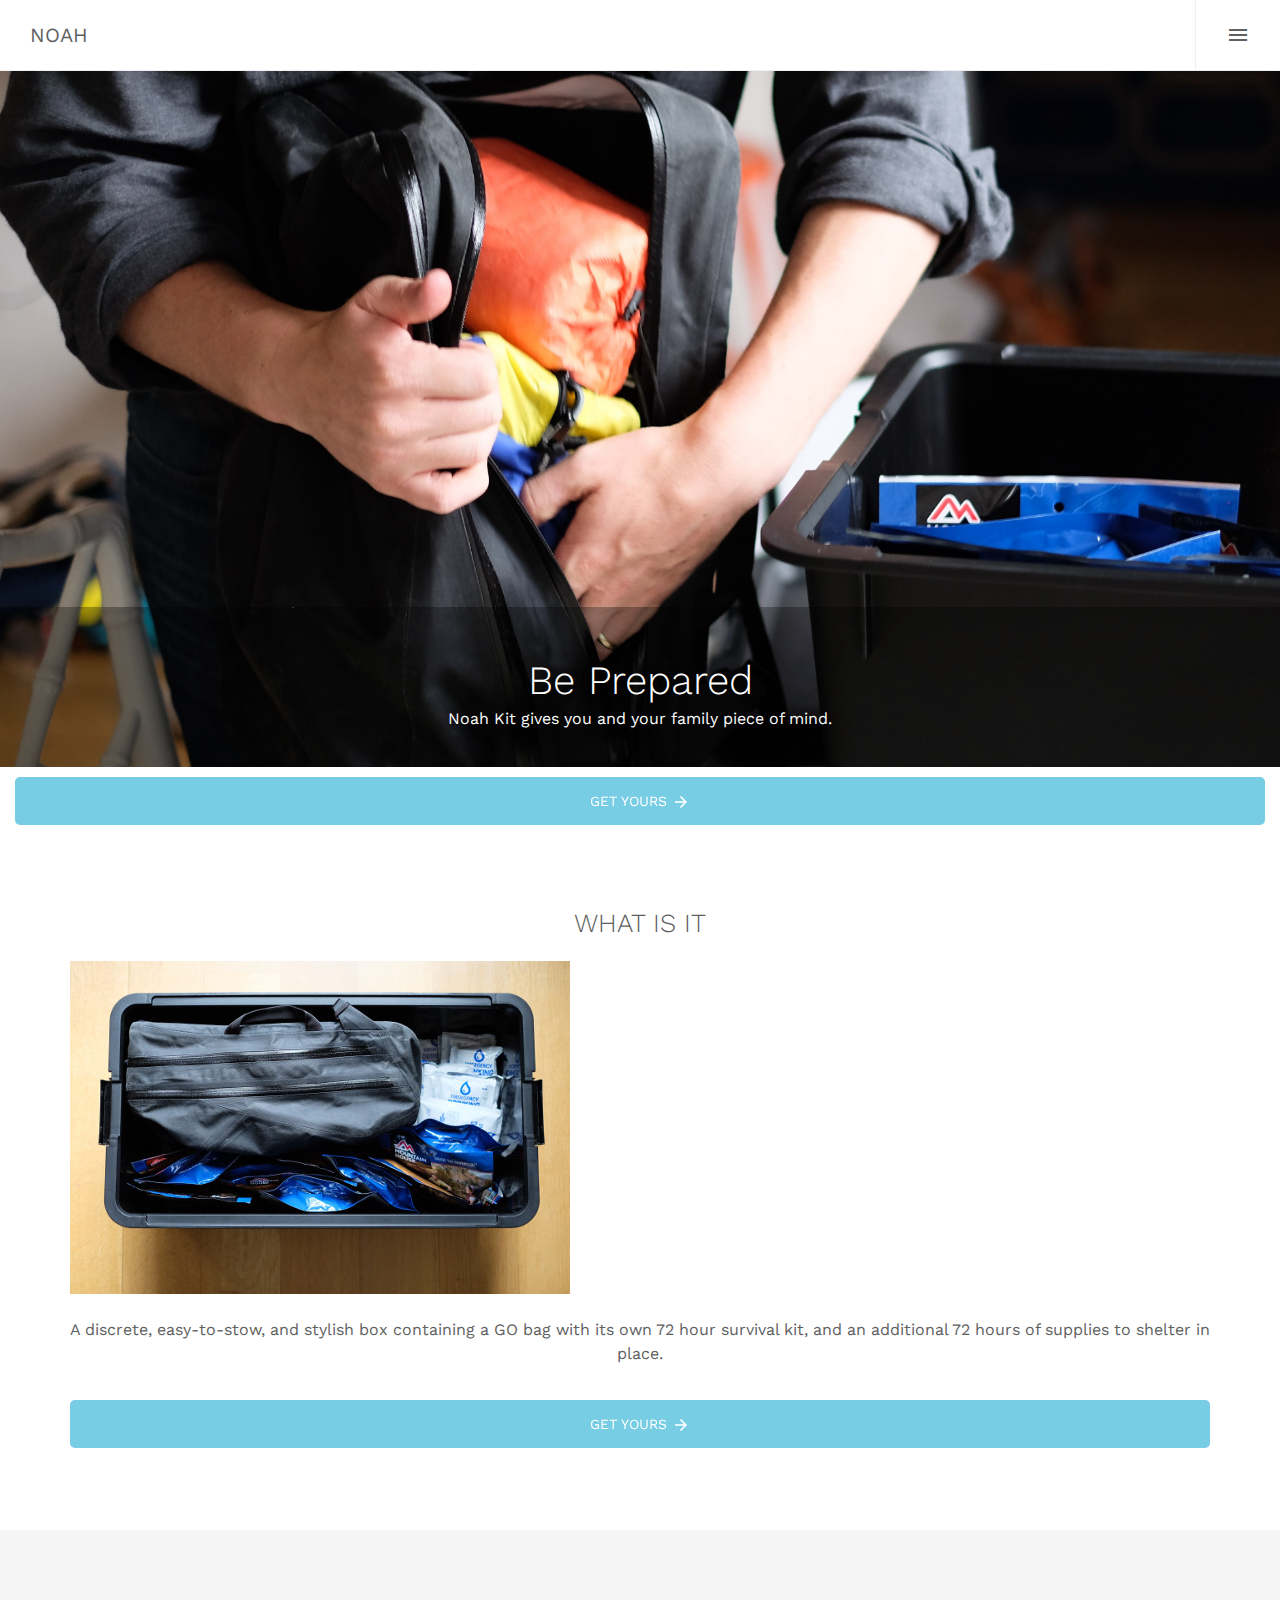
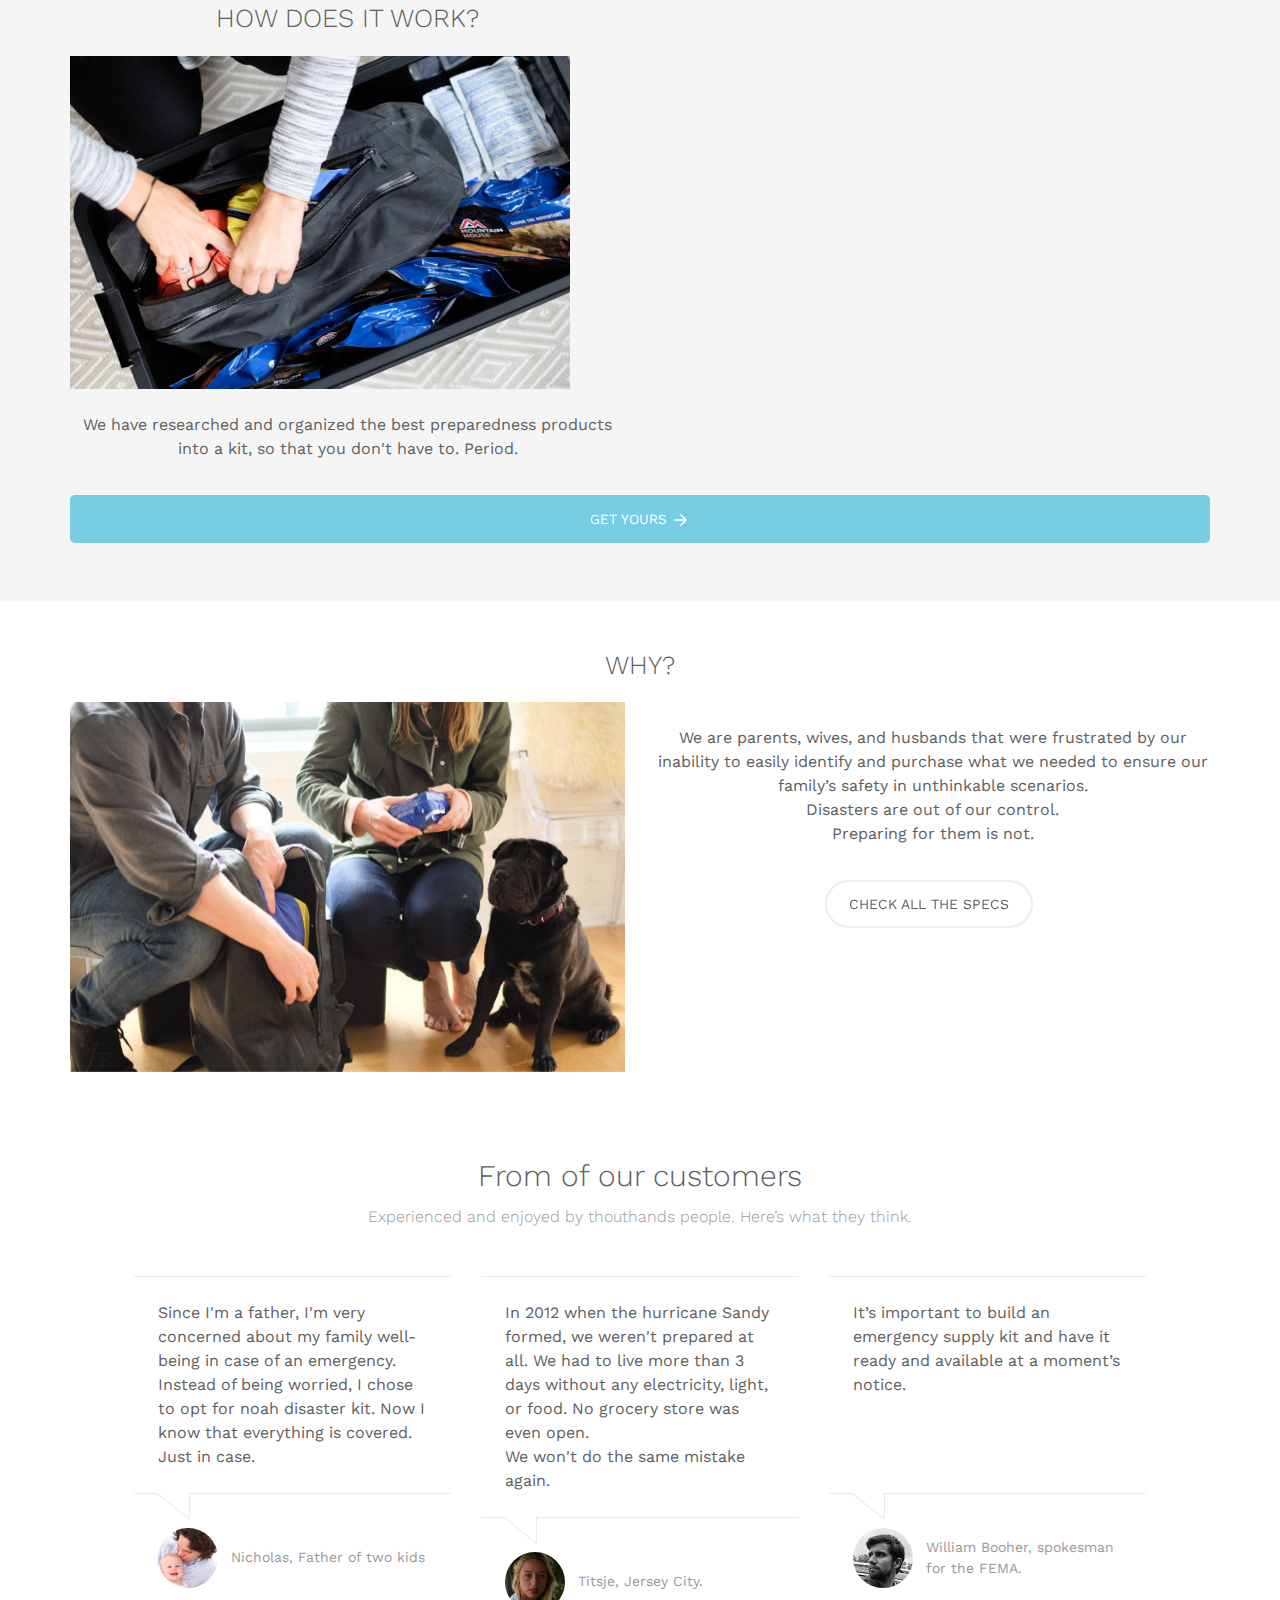
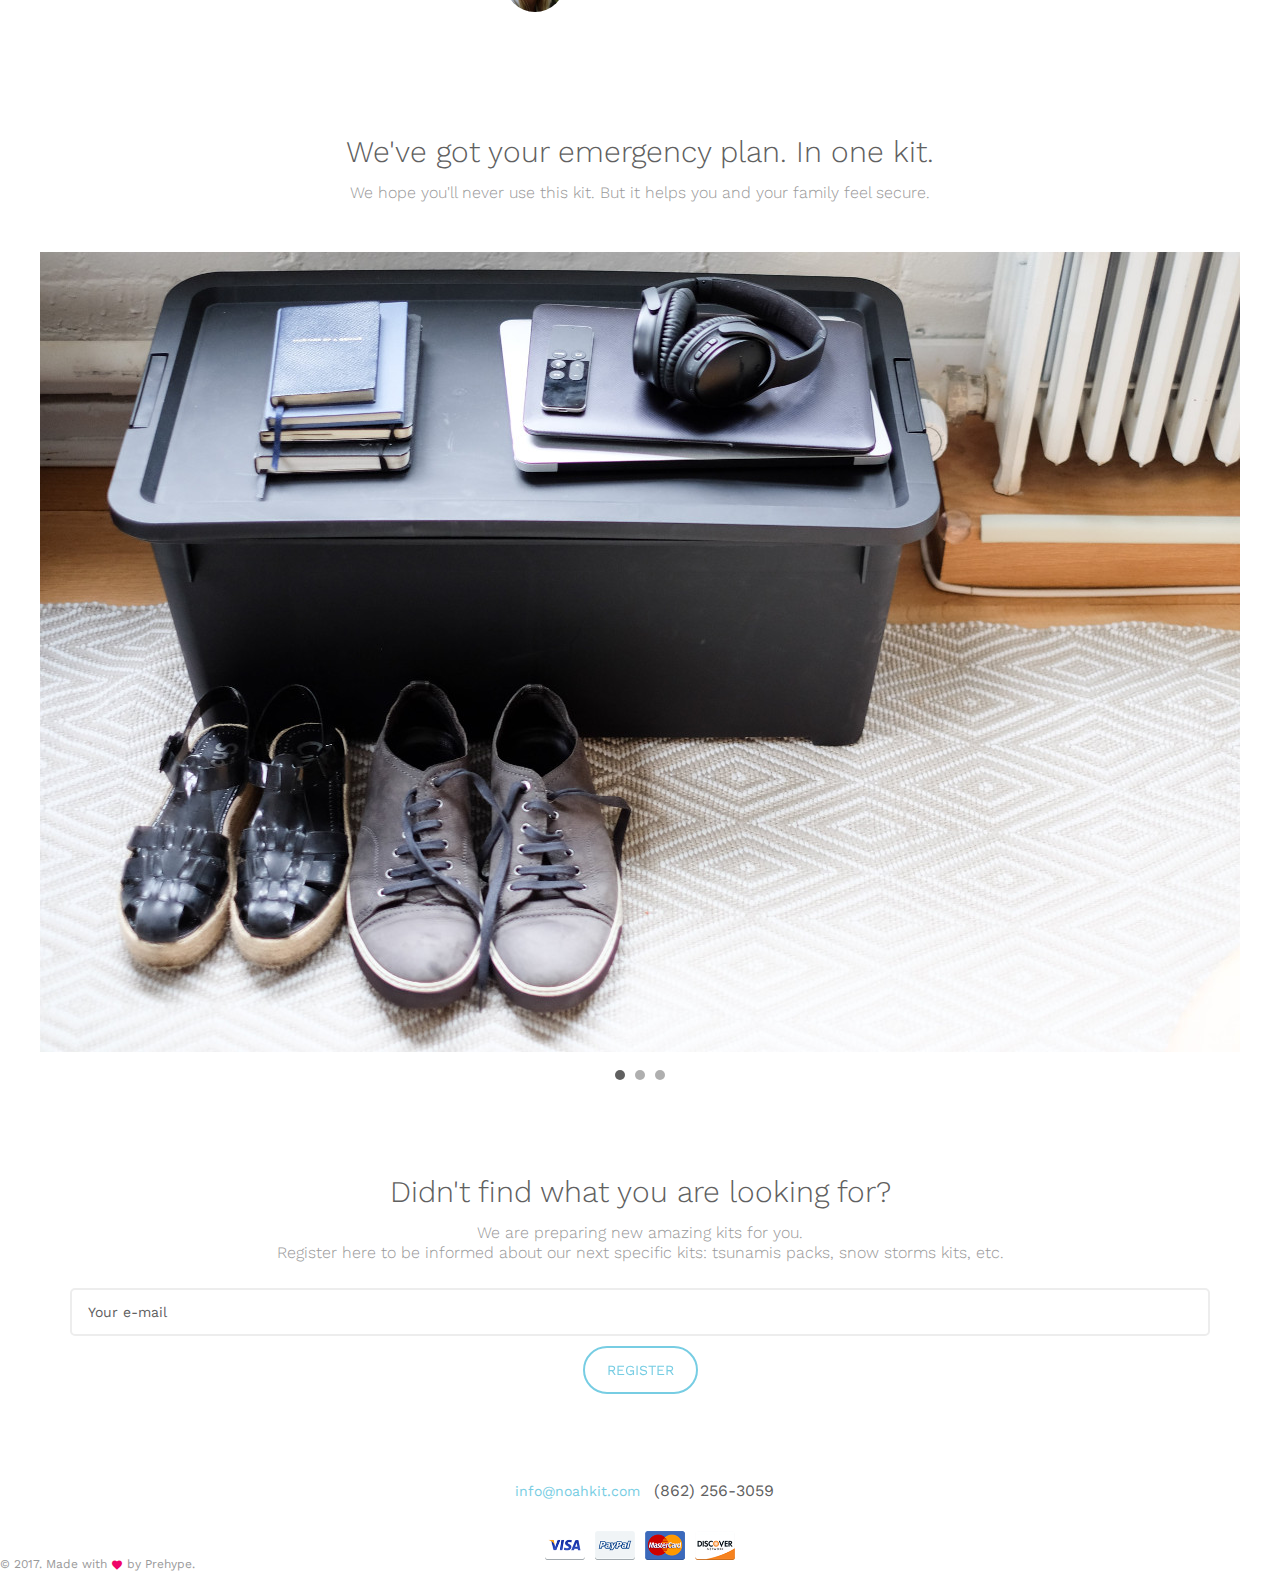
==== commit 4232bd3d: "changes noah" ====
--- a/index-m.html
+++ b/index-m.html
@@ -41,21 +41,39 @@
 mixpanel.init("4b5b7b90c22132a51a4532731f63f883");</script><!-- end Mixpanel -->
     
     <!-- Facebook Pixel Code -->
+<!-- Facebook Pixel Code -->
 <script>
 !function(f,b,e,v,n,t,s){if(f.fbq)return;n=f.fbq=function(){n.callMethod?
 n.callMethod.apply(n,arguments):n.queue.push(arguments)};if(!f._fbq)f._fbq=n;
 n.push=n;n.loaded=!0;n.version='2.0';n.queue=[];t=b.createElement(e);t.async=!0;
 t.src=v;s=b.getElementsByTagName(e)[0];s.parentNode.insertBefore(t,s)}(window,
 document,'script','https://connect.facebook.net/en_US/fbevents.js');
-fbq('init', '338119189952556'); // Insert your pixel ID here.
+fbq('init', '471749263181163'); // Insert your pixel ID here.
 fbq('track', 'PageView');
 </script>
 <noscript><img height="1" width="1" style="display:none"
-src="https://www.facebook.com/tr?id=338119189952556&ev=PageView&noscript=1"
+src="https://www.facebook.com/tr?id=471749263181163&ev=PageView&noscript=1"
 /></noscript>
 <!-- DO NOT MODIFY -->
 <!-- End Facebook Pixel Code -->
-
+    <!-- Fullstory -->
+<script>
+window['_fs_debug'] = false;
+window['_fs_host'] = 'fullstory.com';
+window['_fs_org'] = '5Z00R';
+window['_fs_namespace'] = 'FS';
+(function(m,n,e,t,l,o,g,y){
+    if (e in m && m.console && m.console.log) { m.console.log('FullStory namespace conflict. Please set window["_fs_namespace"].'); return;}
+    g=m[e]=function(a,b){g.q?g.q.push([a,b]):g._api(a,b);};g.q=[];
+    o=n.createElement(t);o.async=1;o.src='https://'+_fs_host+'/s/fs.js';
+    y=n.getElementsByTagName(t)[0];y.parentNode.insertBefore(o,y);
+    g.identify=function(i,v){g(l,{uid:i});if(v)g(l,v)};g.setUserVars=function(v){g(l,v)};
+    g.identifyAccount=function(i,v){o='account';v=v||{};v.acctId=i;g(o,v)};
+    g.clearUserCookie=function(c,d,i){if(!c || document.cookie.match('fs_uid=[`;`]*`[`;`]*`[`;`]*`')){
+    d=n.domain;while(1){n.cookie='fs_uid=;domain='+d+
+    ';path=/;expires='+new Date(0).toUTCString();i=d.indexOf('.');if(i<0)break;d=d.slice(i+1)}}};
+})(window,document,window['_fs_namespace'],'script','user');
+</script>
     
 </head>
 
@@ -118,6 +136,7 @@
         </div>
       </div><!-- .lang-switcher -->
 
+<div class="background" >    </div>
       <!-- Toolbar -->
       <div class="toolbar">
         <div class="inner">
@@ -132,7 +151,7 @@
                     <li><a href="#why" class="scroll-to">Why a disaster kit?</a></li>
                <!-- <li><a href="#video" class="scroll-to">Video Showcase</a></li>
                 <li><a href="#gallery" class="scroll-to">Gallery</a></li> -->
-                
+                 <li>  <a href="ajax/oculus_mobile.html"  class="ajax-load-link app-buy">Get Your Kit</a></li>
                         <li><a href="#contact" class="scroll-to">Contact</a></li>
               </ul>
             </div>
@@ -145,7 +164,7 @@
   
       
       
-       <section id="gallery" class="fw-section full-heightbis padding-top-3x padding-bottom-3x"  style="background-image: url('img/noah17bis-min.jpg');" data-offset-top="67">
+       <section id="home" class="fw-section full-heightbis padding-top-3x padding-bottom-3x"  style="background-image: url('img/noah17bis-min.jpg');" data-offset-top="67">
            
             <div class="containertransparent padding-top-2x padding-bottom-1x fixedmiddle">
             <span style="color:#fff !important"  class="h1">Be Prepared</span><br>
@@ -183,10 +202,13 @@
          WHAT IS IT
          
         </h3>
+          <div class="row">
+             <div class="col-md-12 col-sm-12">
  
               <img src="img/noah3-min.jpg" alt="Oculus Touch">
  <p class="space-top text-center">A discrete, easy-to-stow, and stylish box containing a GO bag with its own 72 hour survival kit, and an additional 72 hours of supplies to shelter in place.</p> 
-       
+       </div>
+          </div>
           <div class="text-center">
                  <a href="ajax/oculus_mobile.html" class="btn btn-block btn-primary waves-effect waves-light app-buy ajax-load-link">Get yours     <i class="material-icons arrow_forward"></i></a>
           </div>
@@ -198,7 +220,7 @@
       <div class="container padding-top-3x padding-bottom-2x">
       
         <div class="row padding-top-1x padding-bottom-1x">
-          <div class="col-md-3 col-sm-12 col-md-offset-1 ">
+          <div class="col-md-6 col-sm-12">
               <h3 class="text-center">
           HOW DOES IT WORK?
           
--- a/css/theme.css
+++ b/css/theme.css
@@ -4680,3 +4680,13 @@
 
     border: 2px solid #e8e8e8;
 }
+.background{
+    position: fixed; 
+    top:0; 
+    left: 0;
+    bottom: 0;
+    right:0;
+    background-color: #fff;
+    opacity: 0.8;
+    display: none;
+}
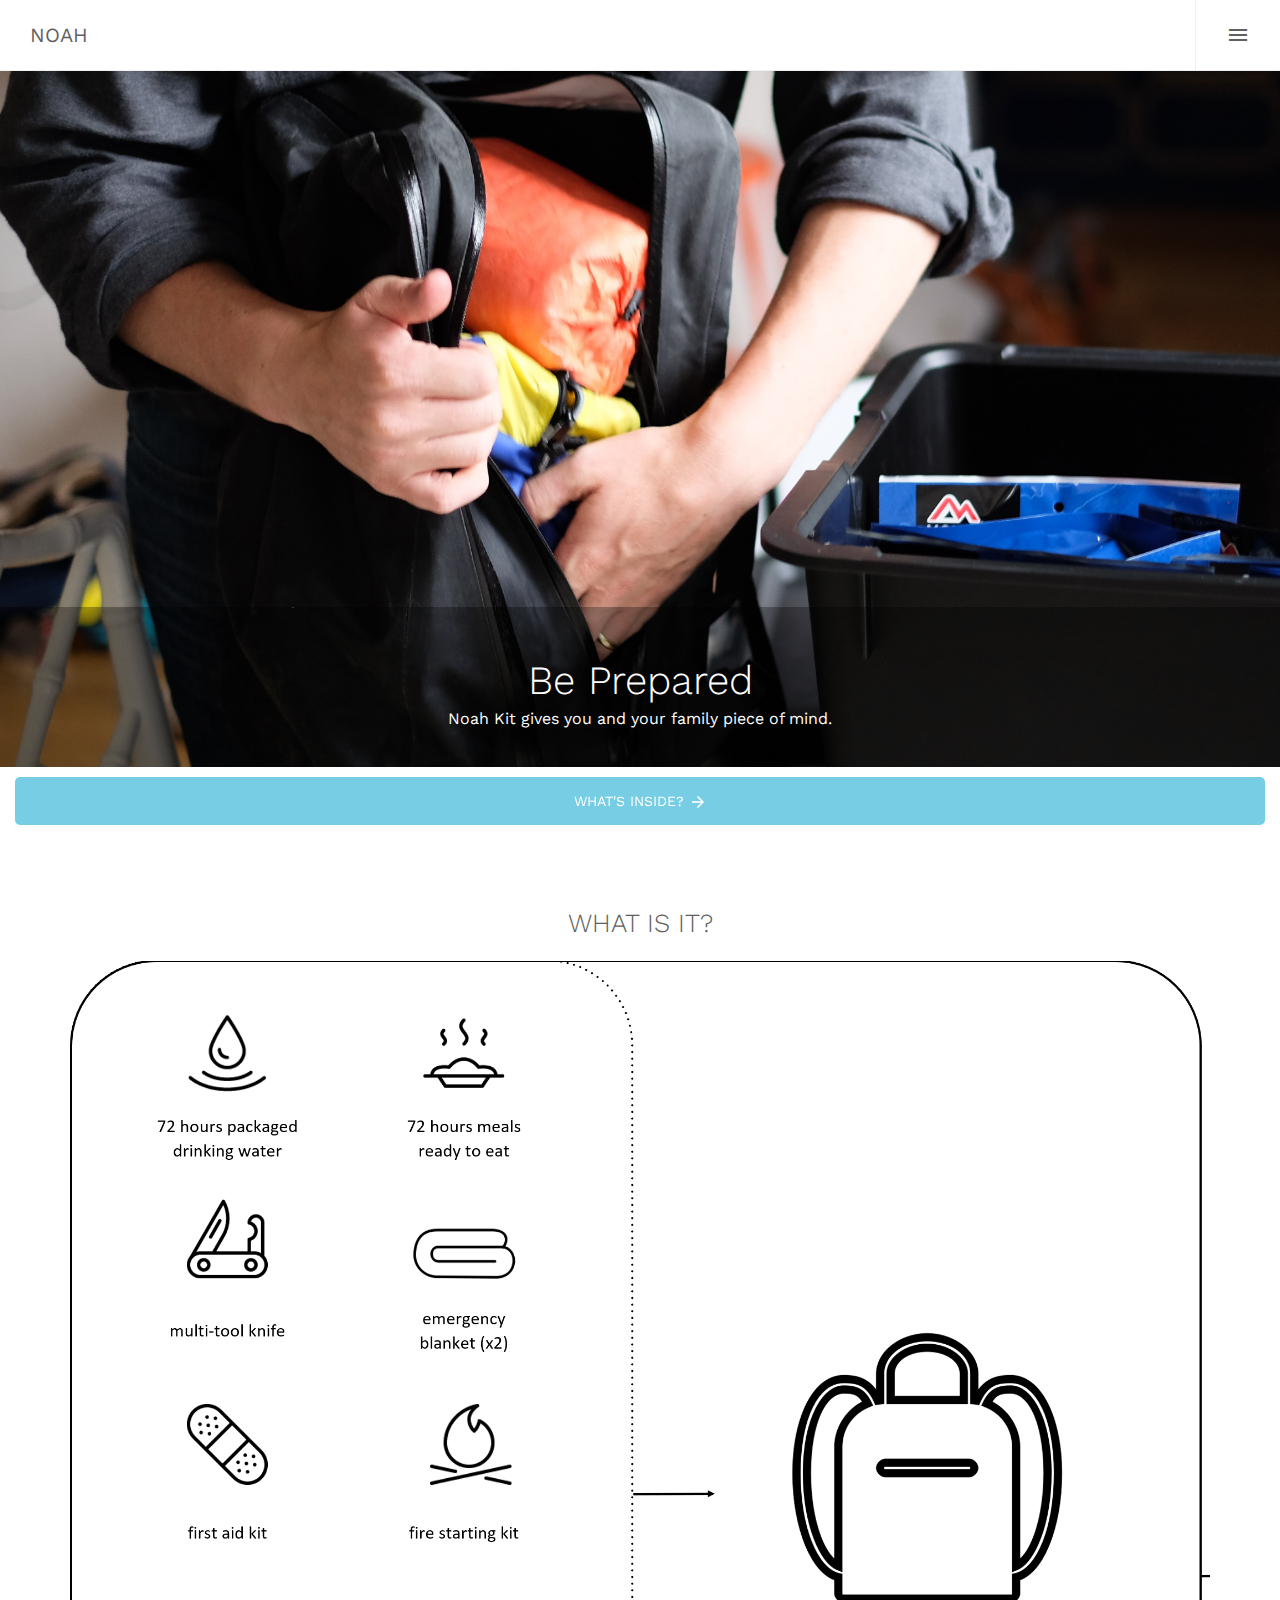
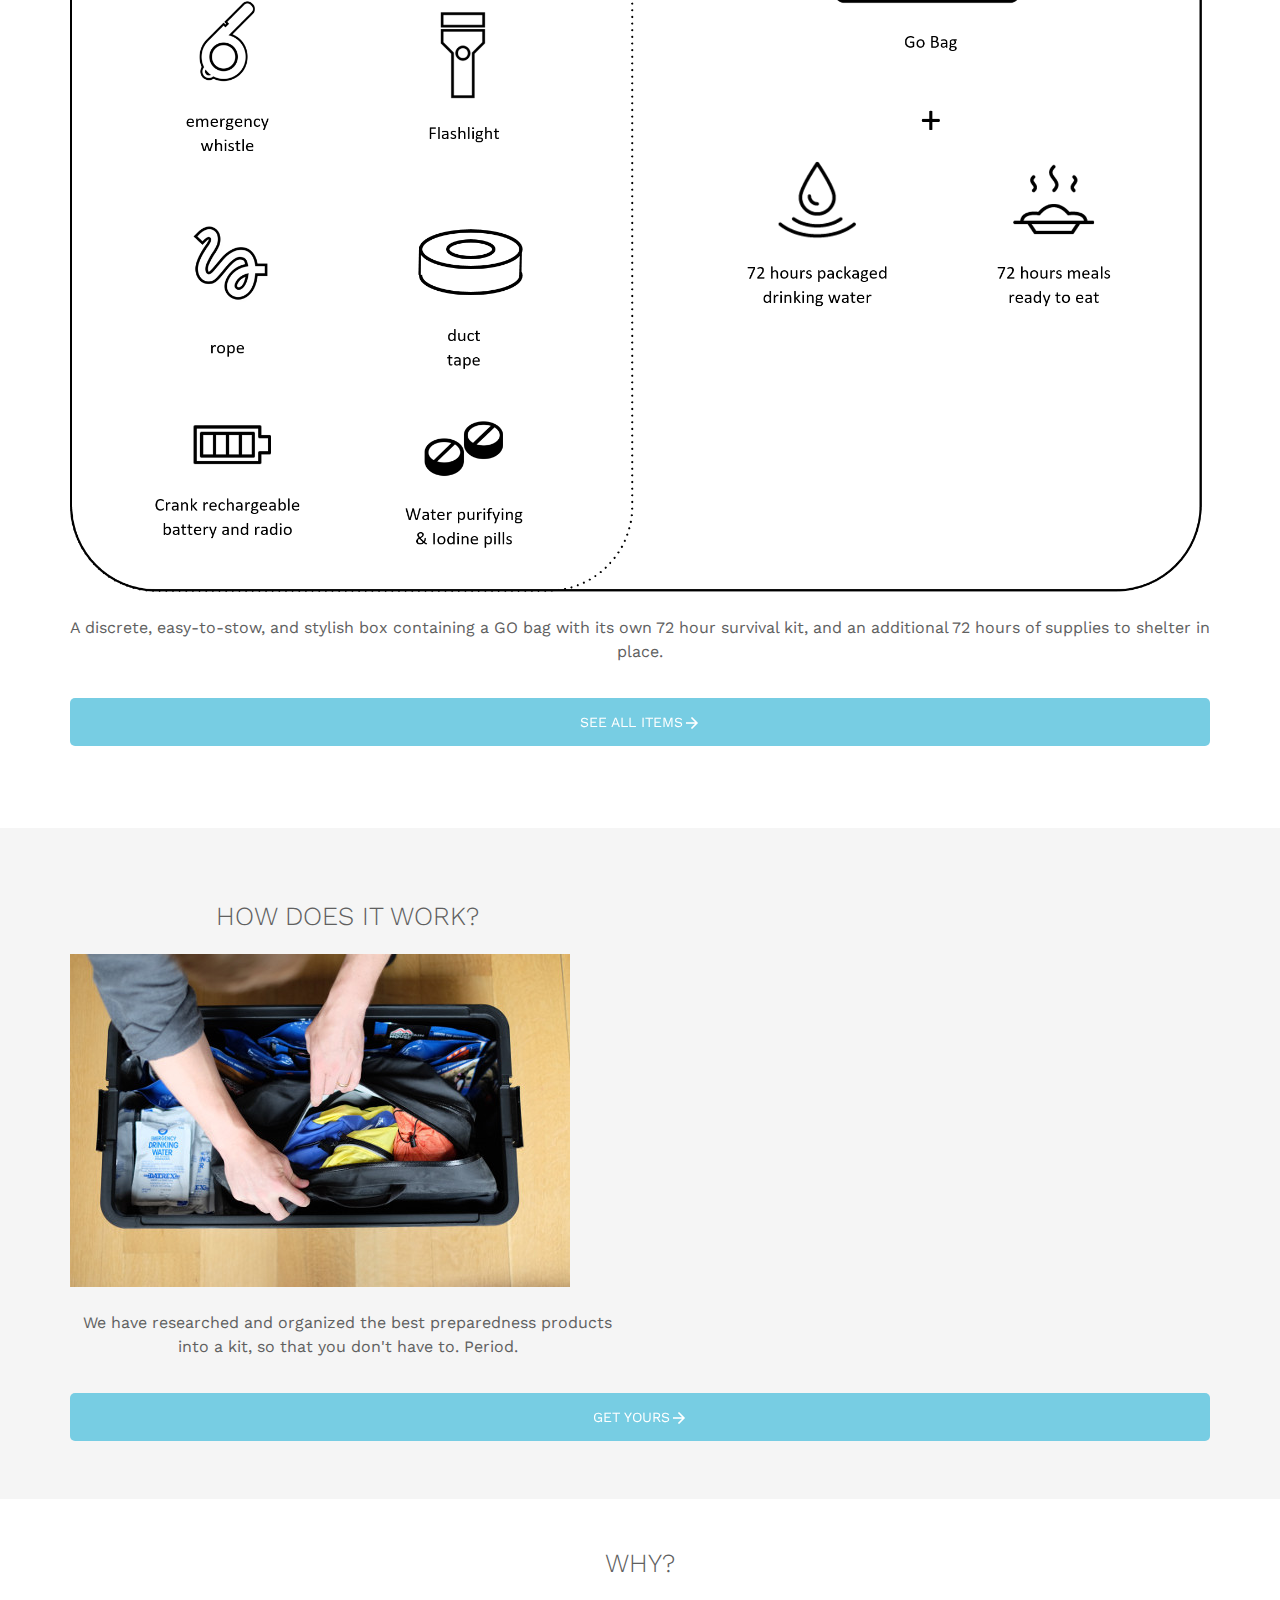
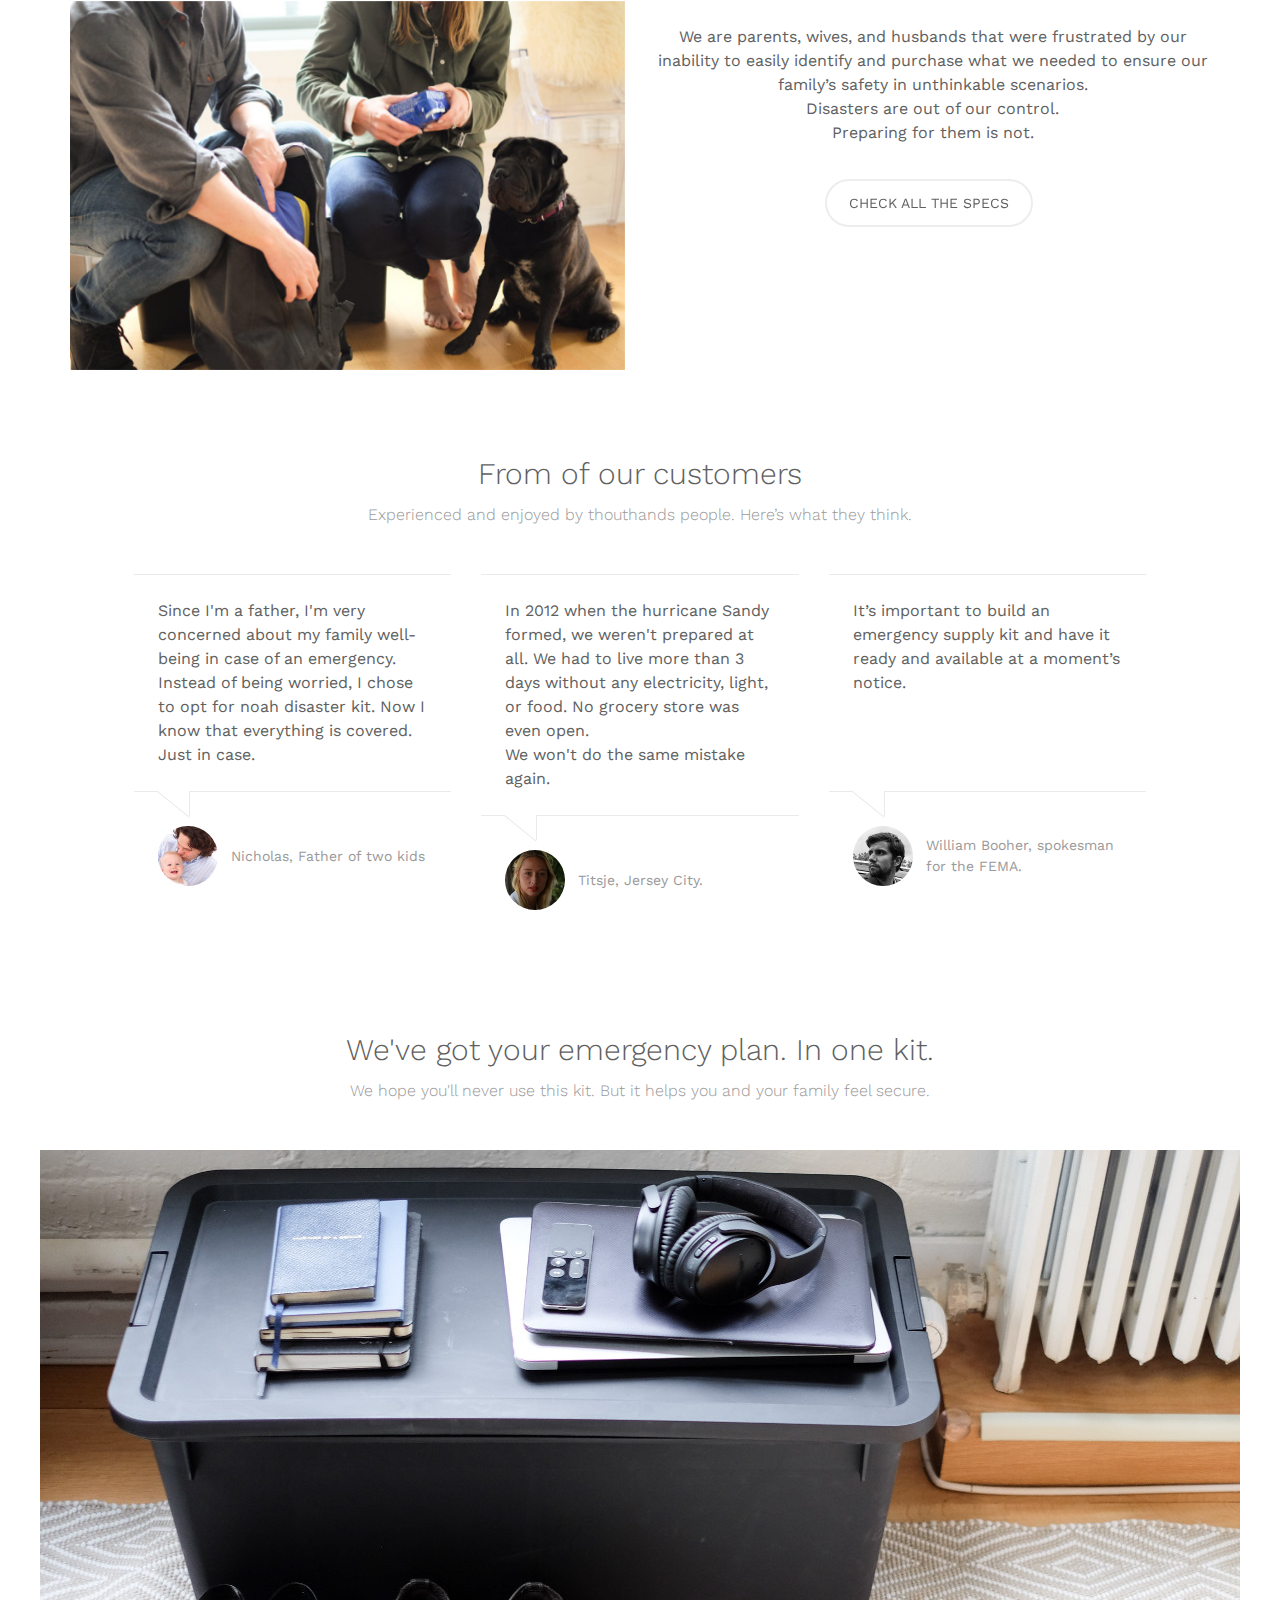
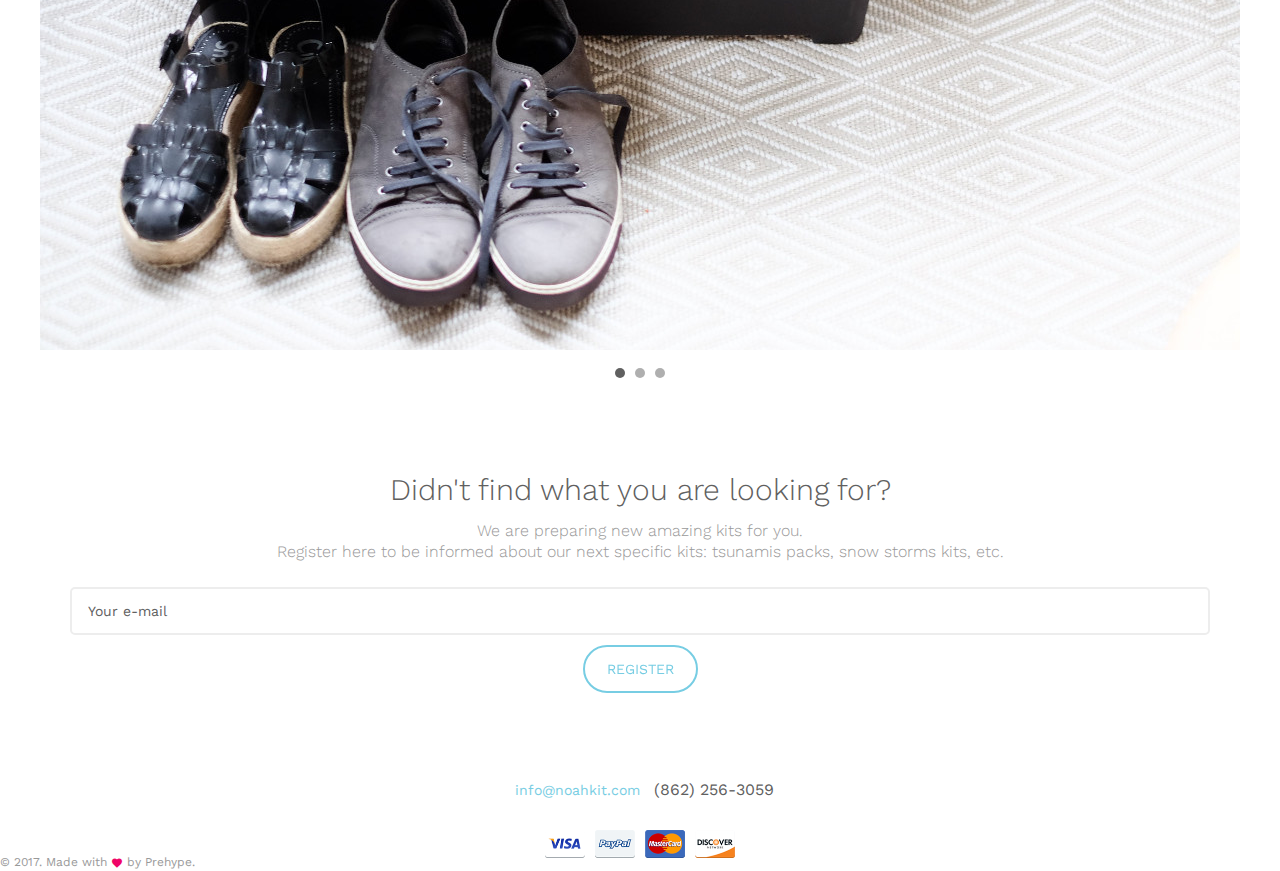
==== commit d3e918de: "last changes" ====
--- a/index-m.html
+++ b/index-m.html
@@ -57,23 +57,7 @@
 <!-- DO NOT MODIFY -->
 <!-- End Facebook Pixel Code -->
     <!-- Fullstory -->
-<script>
-window['_fs_debug'] = false;
-window['_fs_host'] = 'fullstory.com';
-window['_fs_org'] = '5Z00R';
-window['_fs_namespace'] = 'FS';
-(function(m,n,e,t,l,o,g,y){
-    if (e in m && m.console && m.console.log) { m.console.log('FullStory namespace conflict. Please set window["_fs_namespace"].'); return;}
-    g=m[e]=function(a,b){g.q?g.q.push([a,b]):g._api(a,b);};g.q=[];
-    o=n.createElement(t);o.async=1;o.src='https://'+_fs_host+'/s/fs.js';
-    y=n.getElementsByTagName(t)[0];y.parentNode.insertBefore(o,y);
-    g.identify=function(i,v){g(l,{uid:i});if(v)g(l,v)};g.setUserVars=function(v){g(l,v)};
-    g.identifyAccount=function(i,v){o='account';v=v||{};v.acctId=i;g(o,v)};
-    g.clearUserCookie=function(c,d,i){if(!c || document.cookie.match('fs_uid=[`;`]*`[`;`]*`[`;`]*`')){
-    d=n.domain;while(1){n.cookie='fs_uid=;domain='+d+
-    ';path=/;expires='+new Date(0).toUTCString();i=d.indexOf('.');if(i<0)break;d=d.slice(i+1)}}};
-})(window,document,window['_fs_namespace'],'script','user');
-</script>
+
     
 </head>
 
@@ -172,7 +156,7 @@
         
           </div>
              <div class="containerwhite fixedbottom">
-                        <a href="ajax/oculus_mobile.html" class="btn btn-block btn-primary waves-effect waves-light app-buy ajax-load-link">Get yours     <i class="material-icons arrow_forward"></i></a>
+                        <a href="ajax/oculus_mobile.html" class="btn btn-block btn-primary waves-effect waves-light app-buy ajax-load-link">What's inside? <i class="material-icons arrow_forward"></i></a>
           </div>
     </section>
       
@@ -199,18 +183,18 @@
     <section id="accessories" class="fw-section padding-top-3x padding-bottom-3x" data-offset-top="67">
       <div class="container">
         <h3 class="block-title text-center">
-         WHAT IS IT
+         WHAT IS IT?
          
         </h3>
           <div class="row">
              <div class="col-md-12 col-sm-12">
  
-              <img src="img/noah3-min.jpg" alt="Oculus Touch">
+              <img src="img/schema - Copie.png" alt="Oculus Touch">
  <p class="space-top text-center">A discrete, easy-to-stow, and stylish box containing a GO bag with its own 72 hour survival kit, and an additional 72 hours of supplies to shelter in place.</p> 
        </div>
           </div>
           <div class="text-center">
-                 <a href="ajax/oculus_mobile.html" class="btn btn-block btn-primary waves-effect waves-light app-buy ajax-load-link">Get yours     <i class="material-icons arrow_forward"></i></a>
+                 <a href="ajax/oculus_mobile.html" class="btn btn-block btn-primary waves-effect waves-light app-buy ajax-load-link">See all items<i class="material-icons arrow_forward"></i></a>
           </div>
               </div><!-- .container -->
     </section><!-- .fw-section#accessories -->
@@ -225,7 +209,7 @@
           HOW DOES IT WORK?
           
         </h3>
-               <img src="img/box-gray-min.jpg" alt="Oculus Touch">
+               <img src="img/noah2-min.jpg" alt="Oculus Touch">
               <p class="space-top text-center"> 
               We have researched and organized the best preparedness products into a kit, so that you don't have to.
               Period.</p>
@@ -234,7 +218,7 @@
           
         </div><!-- .row -->
           <div class="text-center">
-                  <a href="ajax/oculus_mobile.html" class="btn btn-block btn-primary waves-effect waves-light app-buy ajax-load-link">Get yours     <i class="material-icons arrow_forward"></i></a>
+                  <a href="ajax/oculus_mobile.html" class="btn btn-block btn-primary waves-effect waves-light app-buy ajax-load-link">Get Yours<i class="material-icons arrow_forward"></i></a>
           </div>
       </div><!-- .container -->
     </section><!-- .fw-section#accessories -->
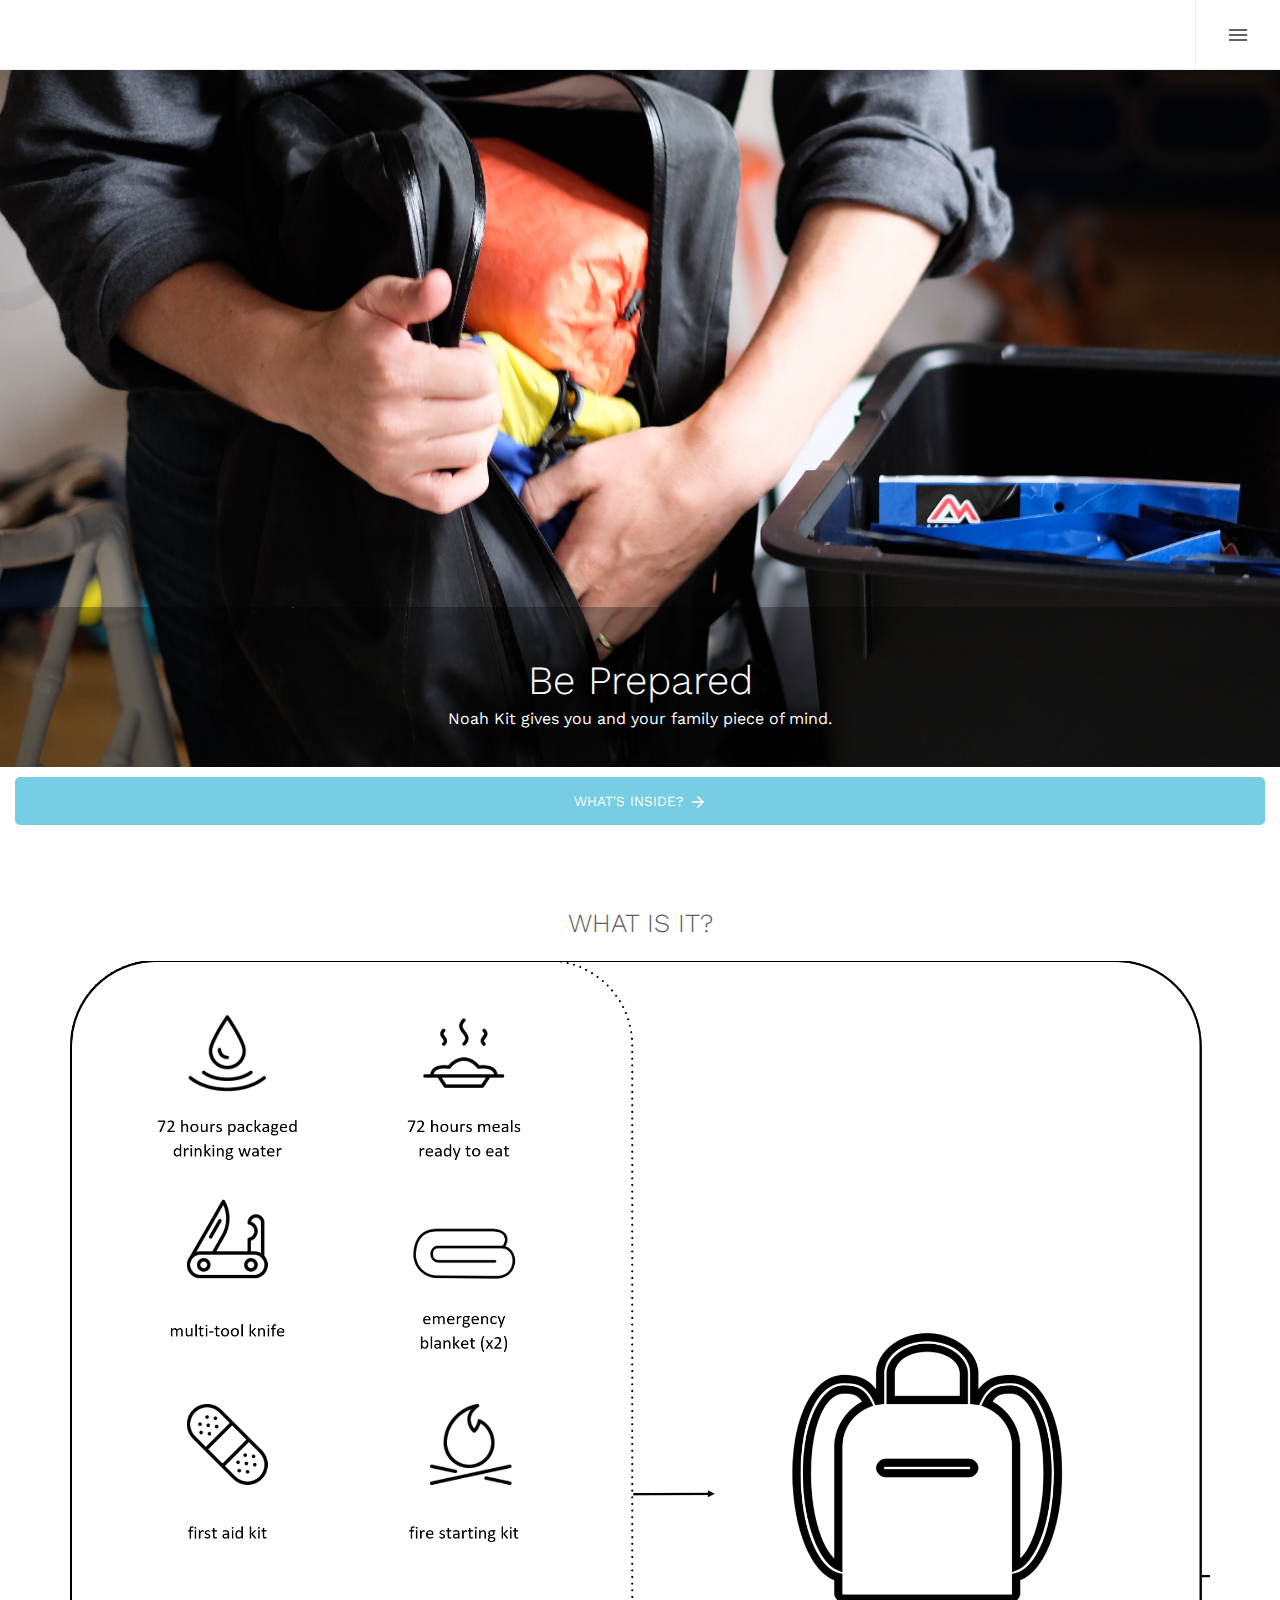
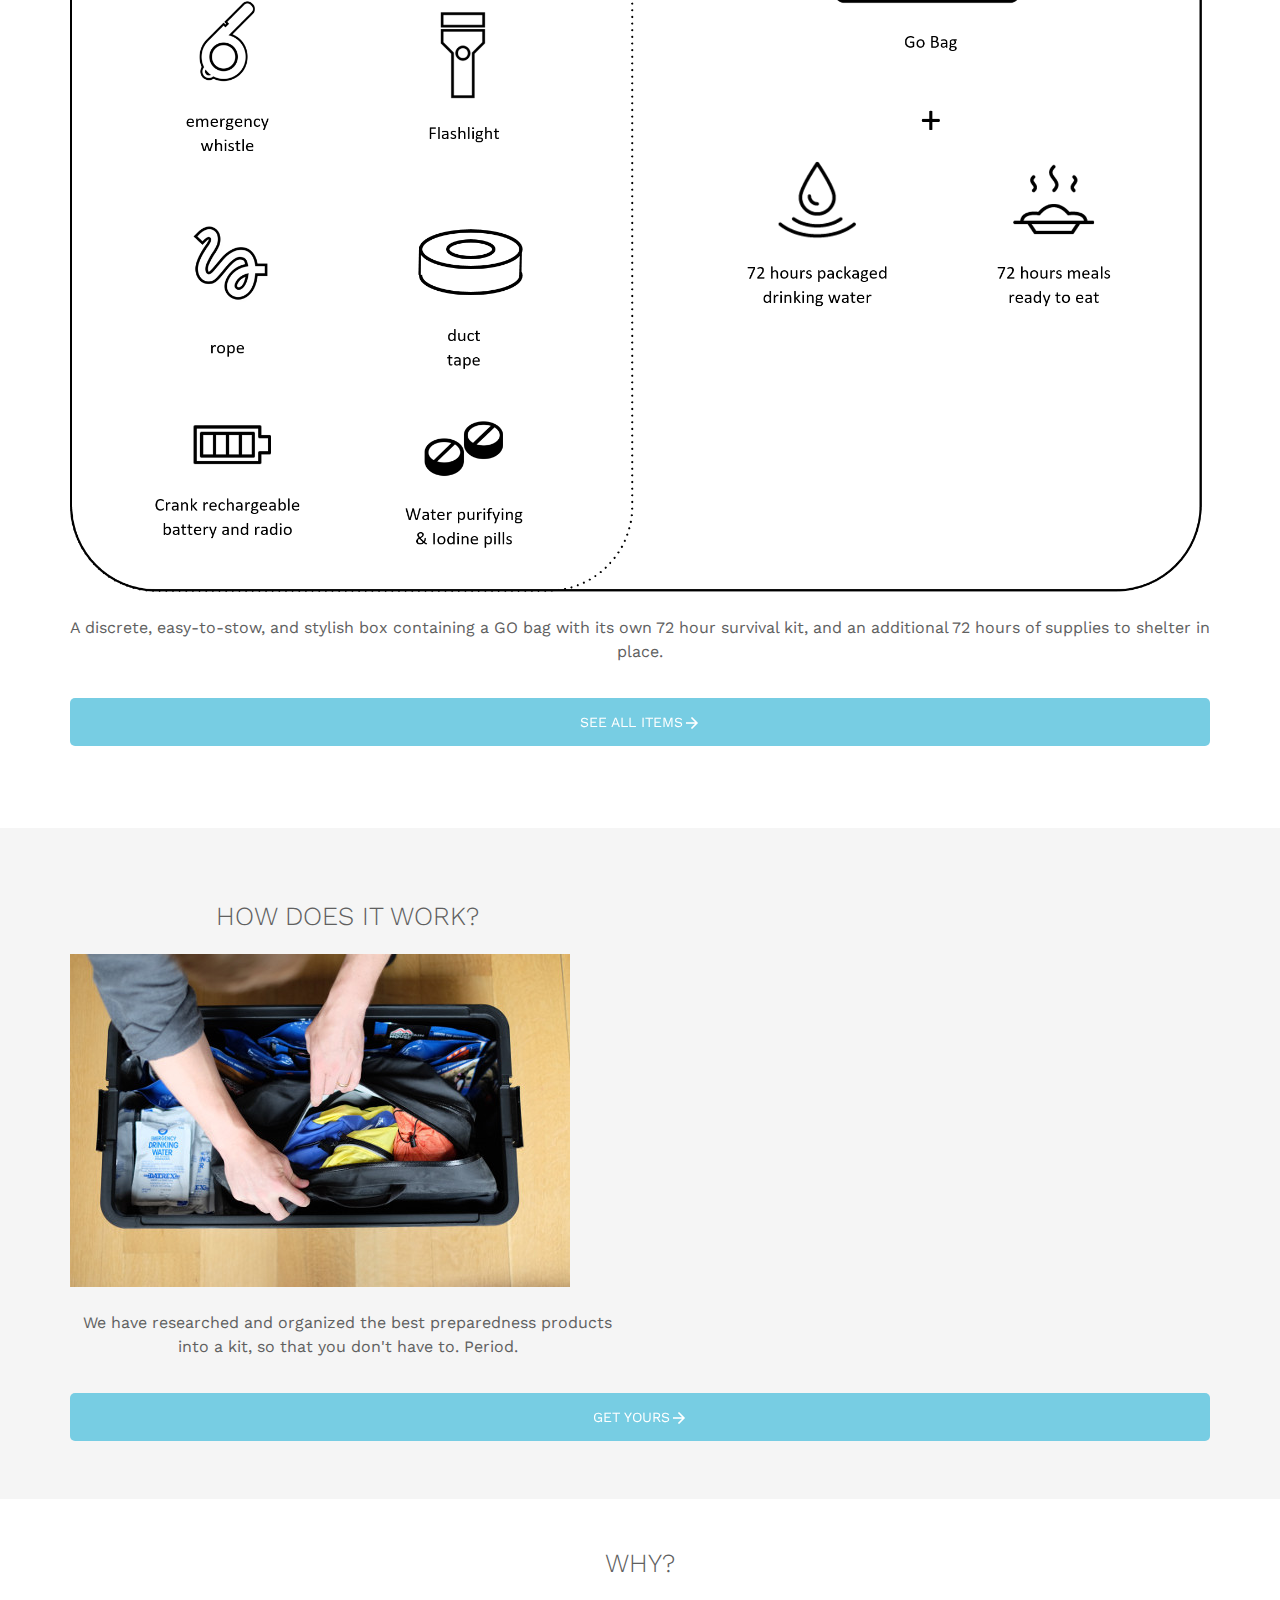
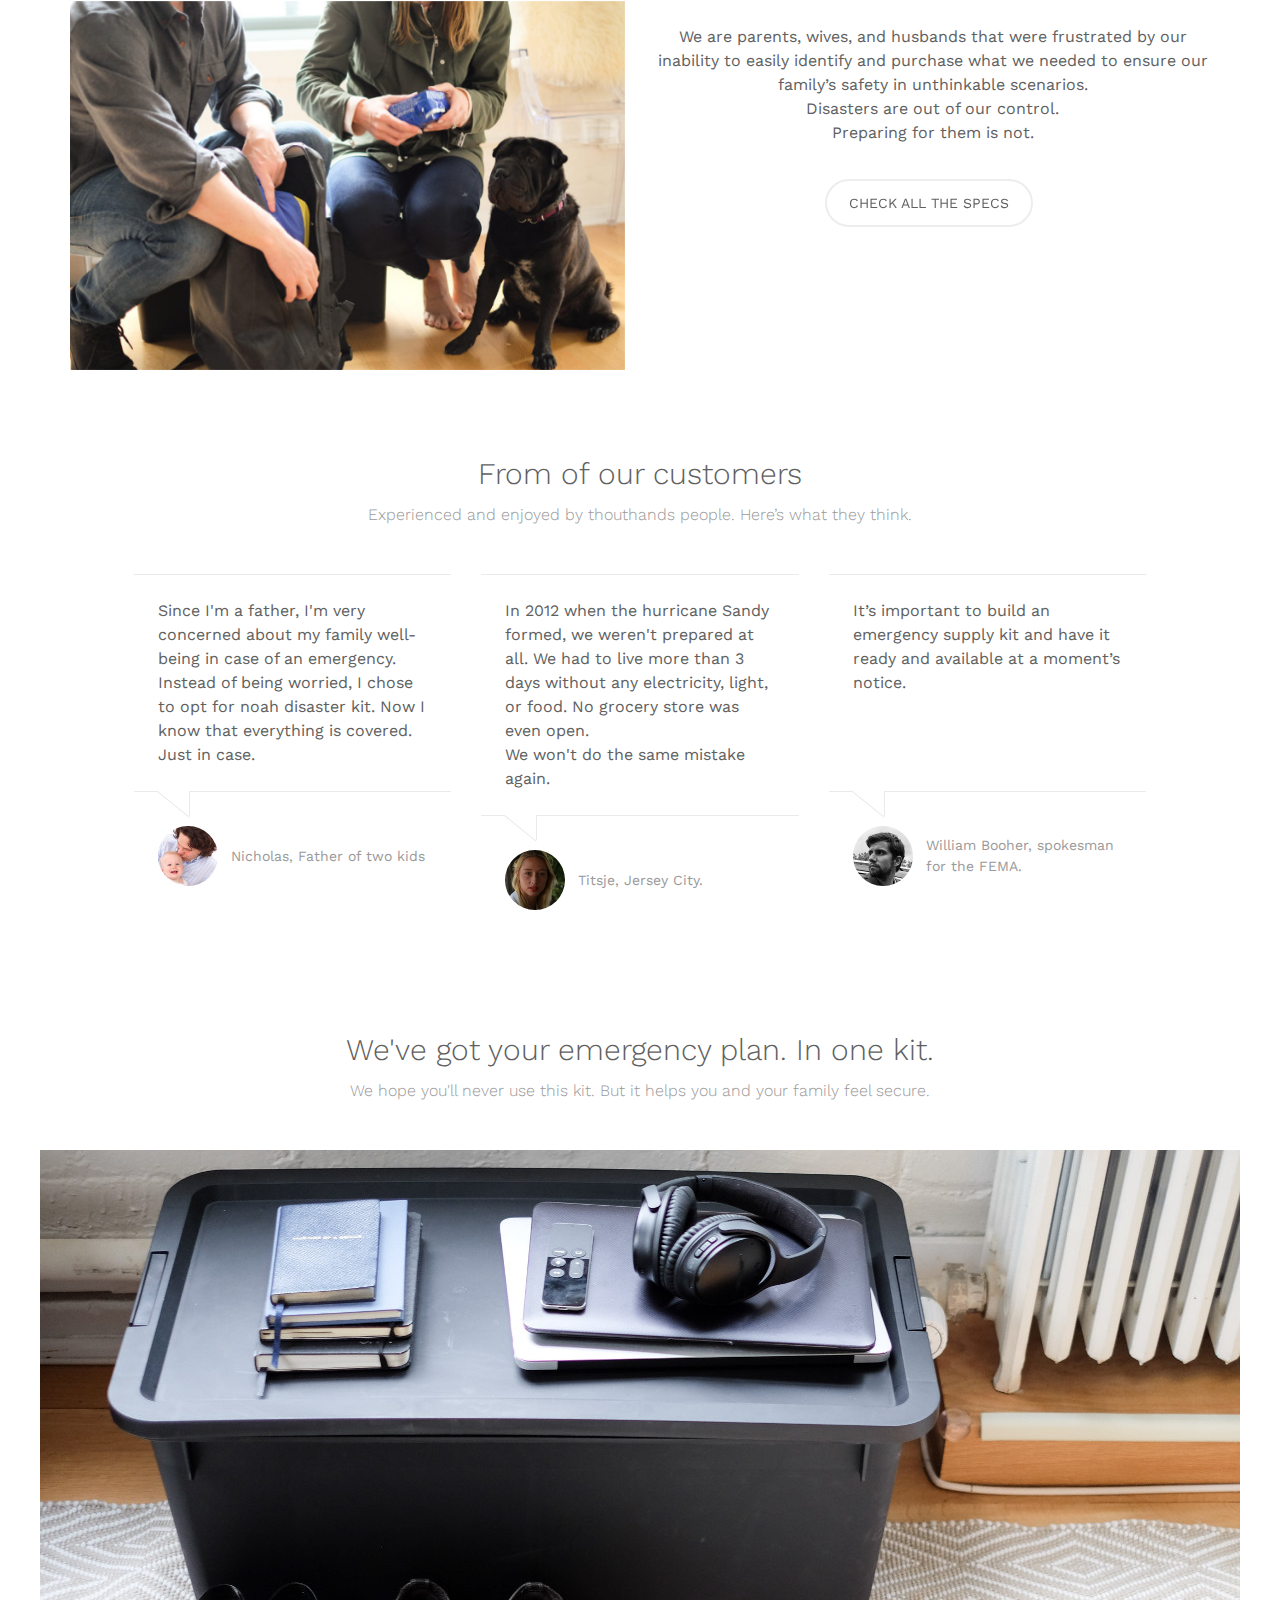
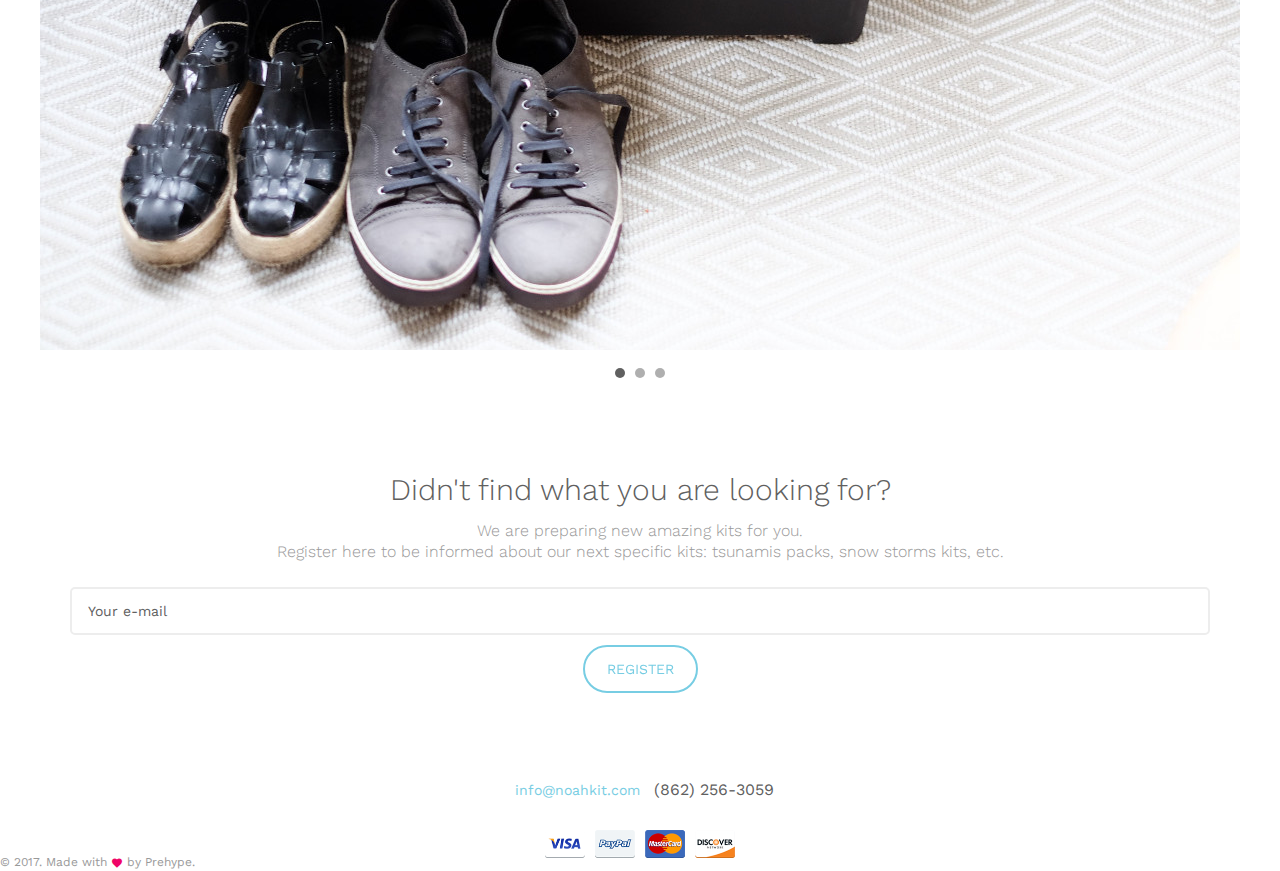
==== commit c0049ecf: "optimization" ====
--- a/index-m.html
+++ b/index-m.html
@@ -97,14 +97,10 @@
     <!-- Navbar -->
     <header class="navbar">
 
-      <!-- Site Logo -->
-      <a href="index-m.html" class="site-logo visible-desktop">
-        <span>NOAH</span> <!--M
-        <span class="text-gray">/</span>
-        STORE <span>]</span> -->
-      </a><!-- site-logo.visible-desktop -->
+     <!-- site logo -->
       <a href="index-m.html" class="site-logo visible-mobile">
-        <span> NOAH</span>
+             <span> <img src="img/logogris.png"/></span>
+       <!-- <span> NOAH</span> -->
       </a><!-- site-logo.visible-mobile -->
 
       <!-- Language Switcher -->
@@ -129,7 +125,7 @@
             <i class="material-icons menu"></i>
             <div class="toolbar-dropdown">
               <ul class="main-navigation">
-                <li><a href="#home" class="scroll-to">Home</a></li>
+              
               
                 <li><a href="#accessories" class="scroll-to">What's in the kit?</a></li>
                     <li><a href="#why" class="scroll-to">Why a disaster kit?</a></li>
@@ -196,7 +192,7 @@
           <div class="text-center">
                  <a href="ajax/oculus_mobile.html" class="btn btn-block btn-primary waves-effect waves-light app-buy ajax-load-link">See all items<i class="material-icons arrow_forward"></i></a>
           </div>
-              </div><!-- .container -->
+              </div><!-- . -->
     </section><!-- .fw-section#accessories -->
          
      
@@ -489,13 +485,6 @@
          
 </script>
 
-<script>
-  window.intercomSettings = {
-    app_id: "o608k6hs"
-  };
-</script>
-<script>(function(){var w=window;var ic=w.Intercom;if(typeof ic==="function"){ic('reattach_activator');ic('update',intercomSettings);}else{var d=document;var i=function(){i.c(arguments)};i.q=[];i.c=function(args){i.q.push(args)};w.Intercom=i;function l(){var s=d.createElement('script');s.type='text/javascript';s.async=true;s.src='https://widget.intercom.io/widget/o608k6hs';var x=d.getElementsByTagName('script')[0];x.parentNode.insertBefore(s,x);}if(w.attachEvent){w.attachEvent('onload',l);}else{w.addEventListener('load',l,false);}}})()</script>
-
     
  <script>
     
--- a/css/theme.css
+++ b/css/theme.css
@@ -2561,7 +2561,7 @@
     display: inline-block;
   }
   .site-logo img {
-    max-width: 42px;
+    max-width: 80px;
   }
 }
 
@@ -4646,24 +4646,34 @@
     bottom: 0;
     right: 0;
     width: 100%;
+background-color: #fff;
+    opacity: 1;
+     text-align:center;
+    vertical-align: center;
+    padding-left:15px;
+     padding-right:15px;
     
 }
+
+
 .fixedfixedwebsite {
     position: fixed;
     bottom: 0;
     right: 0;
  width:45%;
+    height:60px;
+
  
 }
 .containerwhitewebsite {
 
-  
     background-color: #fff;
     opacity: 1;
      text-align:center;
     vertical-align: center;
     padding-left:15px;
      padding-right:15px;
+
 }
 .containerwhite {
 
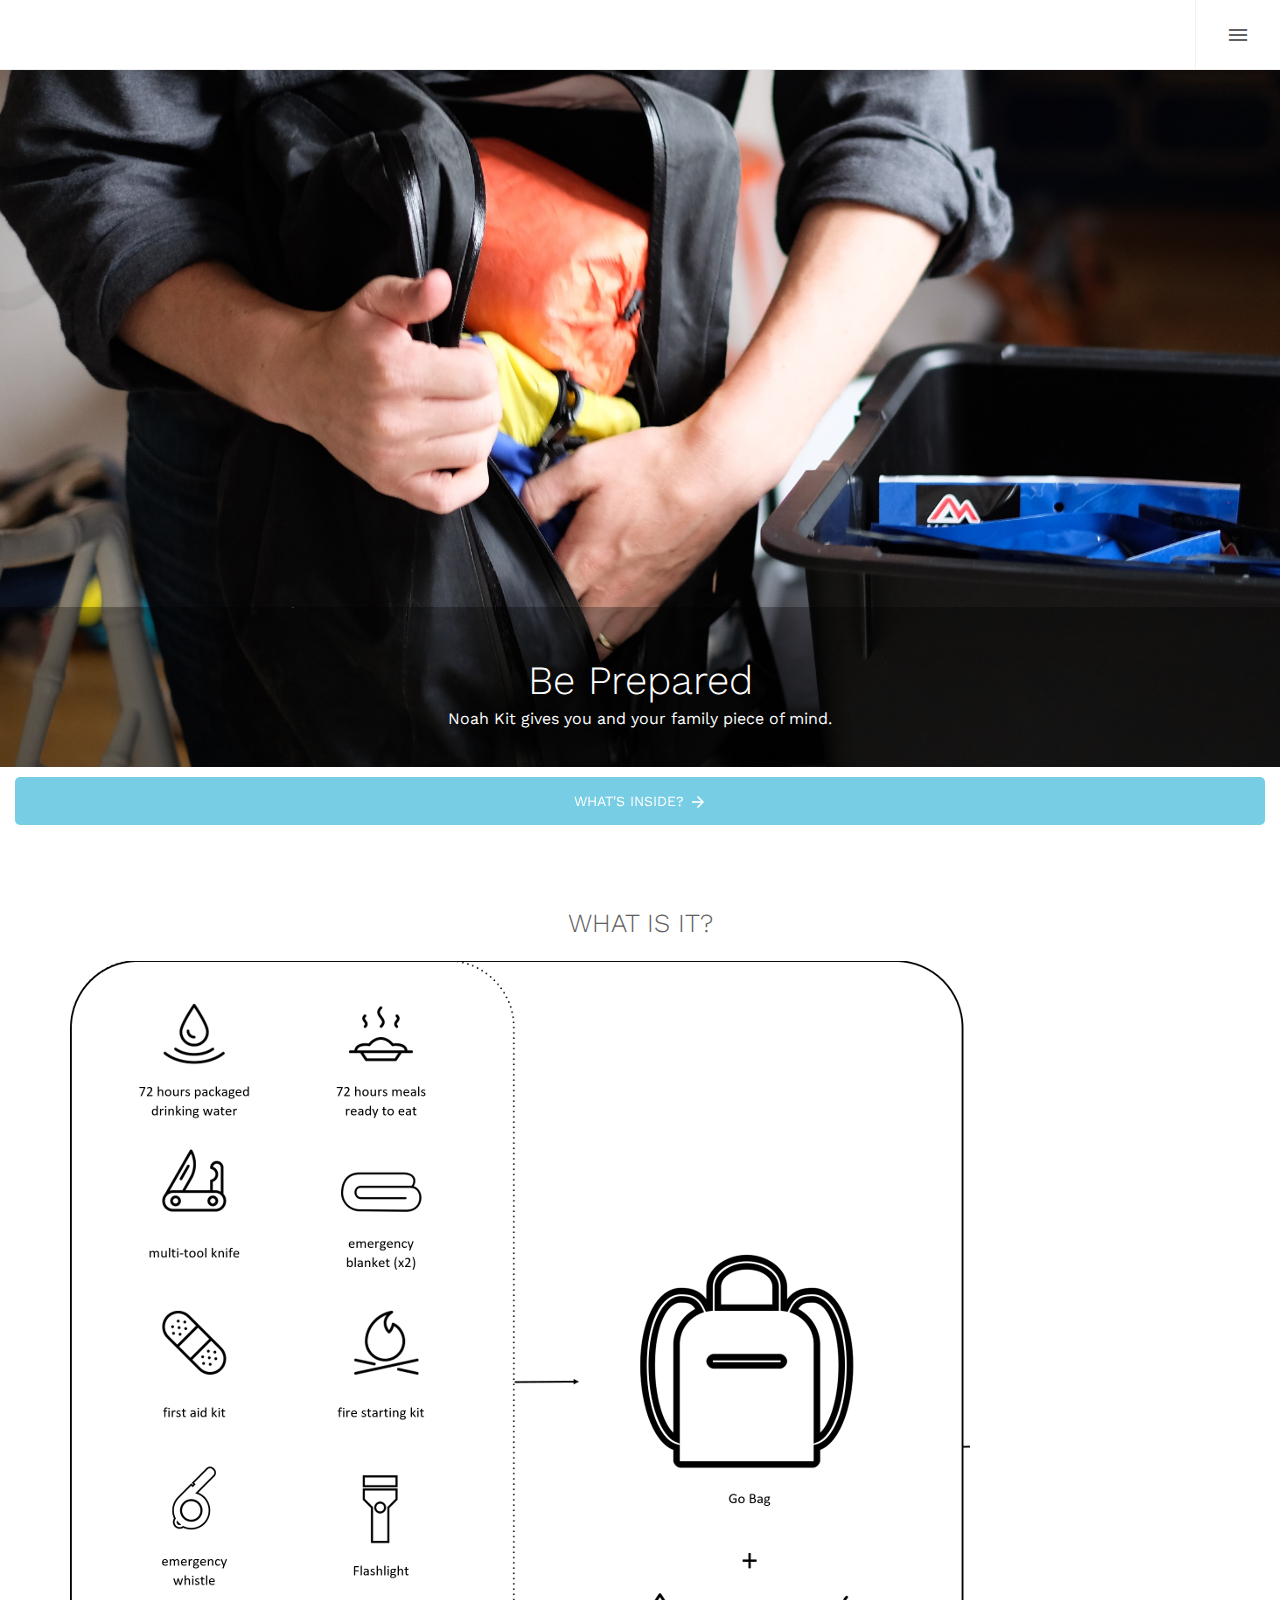
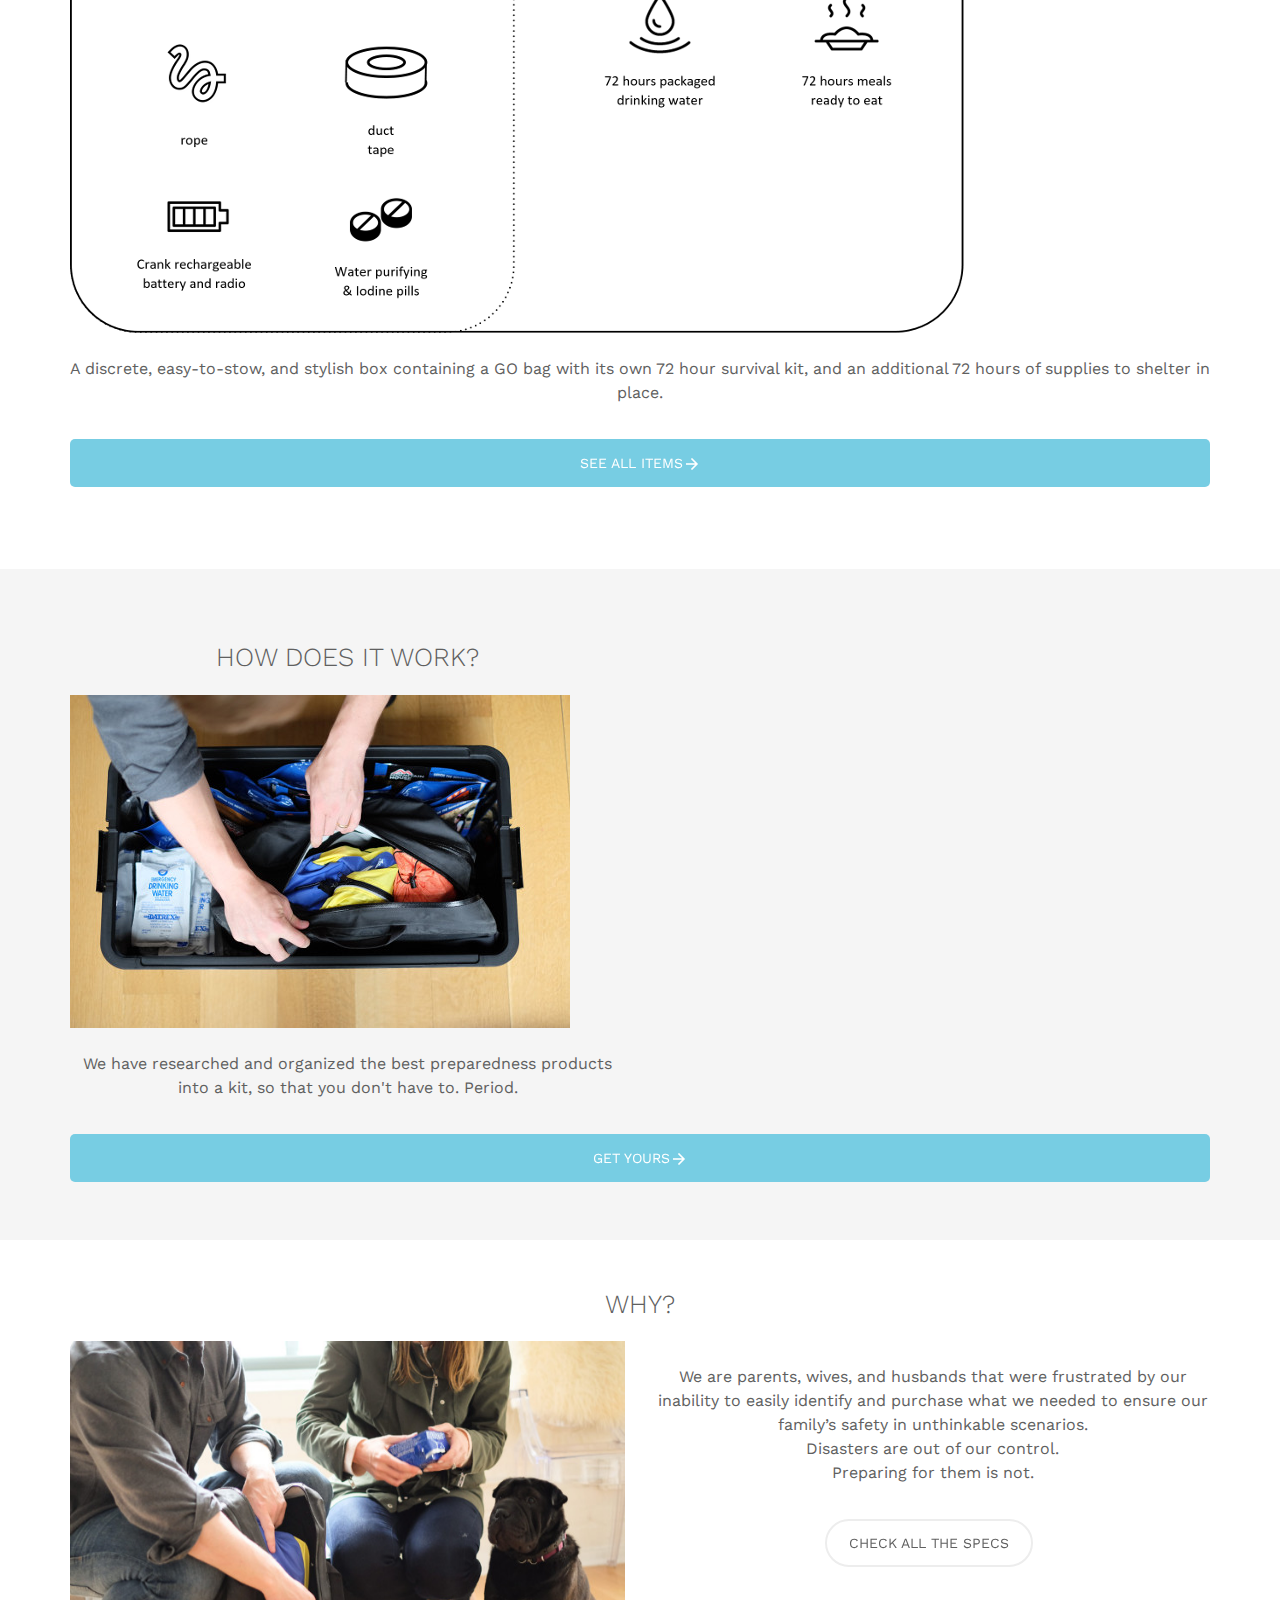
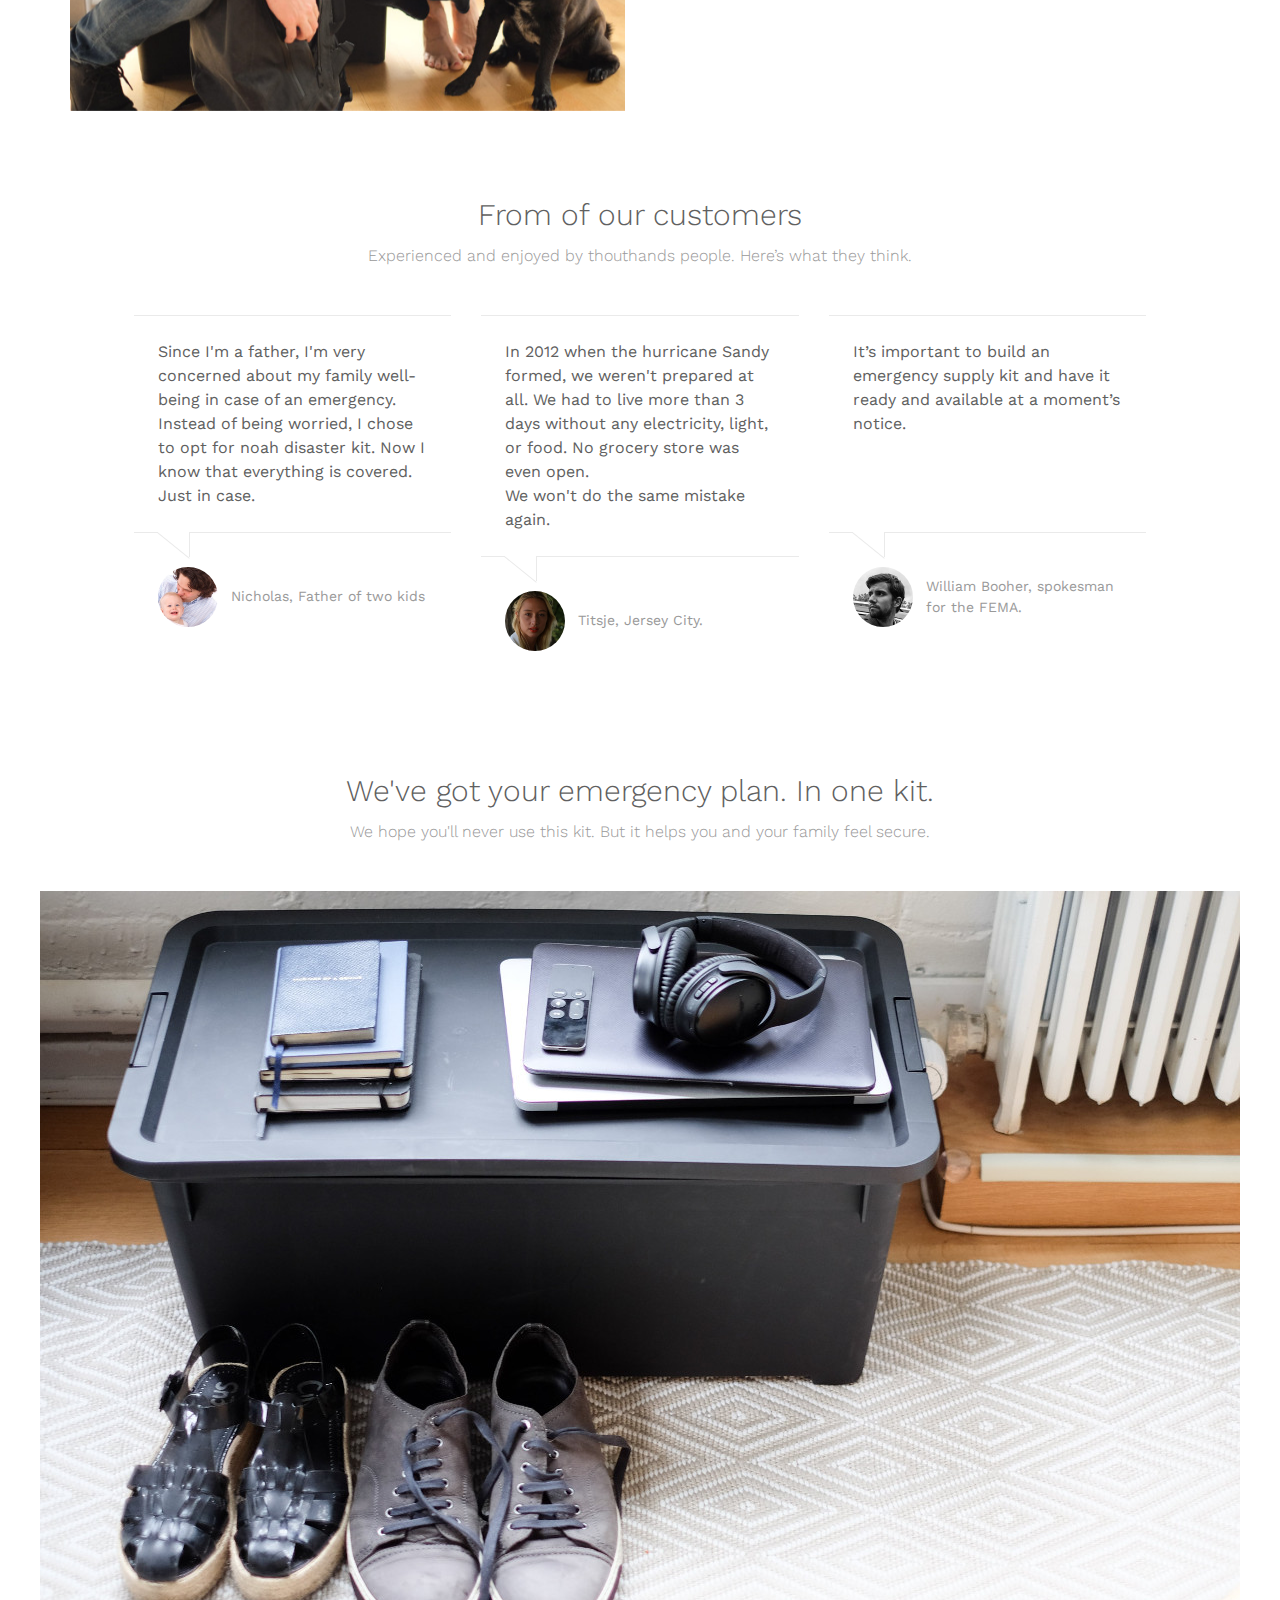
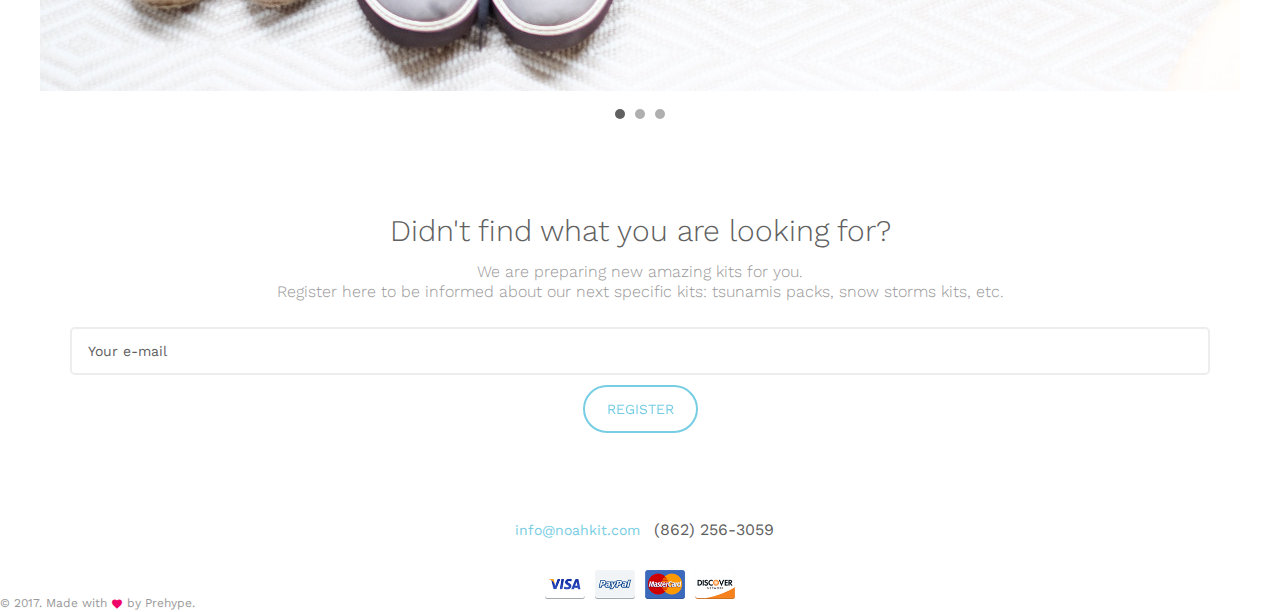
==== commit cb9cbd5f: "optimization for mobile" ====
--- a/index-m.html
+++ b/index-m.html
@@ -57,7 +57,25 @@
 <!-- DO NOT MODIFY -->
 <!-- End Facebook Pixel Code -->
     <!-- Fullstory -->
-
+    <!-- Fullstory -->
+
+    <script>
+window['_fs_debug'] = false;
+window['_fs_host'] = 'fullstory.com';
+window['_fs_org'] = '5Z00R';
+window['_fs_namespace'] = 'FS';
+(function(m,n,e,t,l,o,g,y){
+    if (e in m && m.console && m.console.log) { m.console.log('FullStory namespace conflict. Please set window["_fs_namespace"].'); return;}
+    g=m[e]=function(a,b){g.q?g.q.push([a,b]):g._api(a,b);};g.q=[];
+    o=n.createElement(t);o.async=1;o.src='https://'+_fs_host+'/s/fs.js';
+    y=n.getElementsByTagName(t)[0];y.parentNode.insertBefore(o,y);
+    g.identify=function(i,v){g(l,{uid:i});if(v)g(l,v)};g.setUserVars=function(v){g(l,v)};
+    g.identifyAccount=function(i,v){o='account';v=v||{};v.acctId=i;g(o,v)};
+    g.clearUserCookie=function(c,d,i){if(!c || document.cookie.match('fs_uid=[`;`]*`[`;`]*`[`;`]*`')){
+    d=n.domain;while(1){n.cookie='fs_uid=;domain='+d+
+    ';path=/;expires='+new Date(0).toUTCString();i=d.indexOf('.');if(i<0)break;d=d.slice(i+1)}}};
+})(window,document,window['_fs_namespace'],'script','user');
+</script>
     
 </head>
 
@@ -99,7 +117,7 @@
 
      <!-- site logo -->
       <a href="index-m.html" class="site-logo visible-mobile">
-             <span> <img src="img/logogris.png"/></span>
+             <span> <img src="img/logogris-min.png"/></span>
        <!-- <span> NOAH</span> -->
       </a><!-- site-logo.visible-mobile -->
 
@@ -131,7 +149,7 @@
                     <li><a href="#why" class="scroll-to">Why a disaster kit?</a></li>
                <!-- <li><a href="#video" class="scroll-to">Video Showcase</a></li>
                 <li><a href="#gallery" class="scroll-to">Gallery</a></li> -->
-                 <li>  <a href="ajax/oculus_mobile.html"  class="ajax-load-link app-buy">Get Your Kit</a></li>
+                 <li>  <a href="shop.html"  class="app-buy">Get Your Kit</a></li>
                         <li><a href="#contact" class="scroll-to">Contact</a></li>
               </ul>
             </div>
@@ -152,7 +170,7 @@
         
           </div>
              <div class="containerwhite fixedbottom">
-                        <a href="ajax/oculus_mobile.html" class="btn btn-block btn-primary waves-effect waves-light app-buy ajax-load-link">What's inside? <i class="material-icons arrow_forward"></i></a>
+                        <a href="shop.html" class="btn btn-block btn-primary waves-effect waves-light app-buy ajax-load-link">What's inside? <i class="material-icons arrow_forward"></i></a>
           </div>
     </section>
       
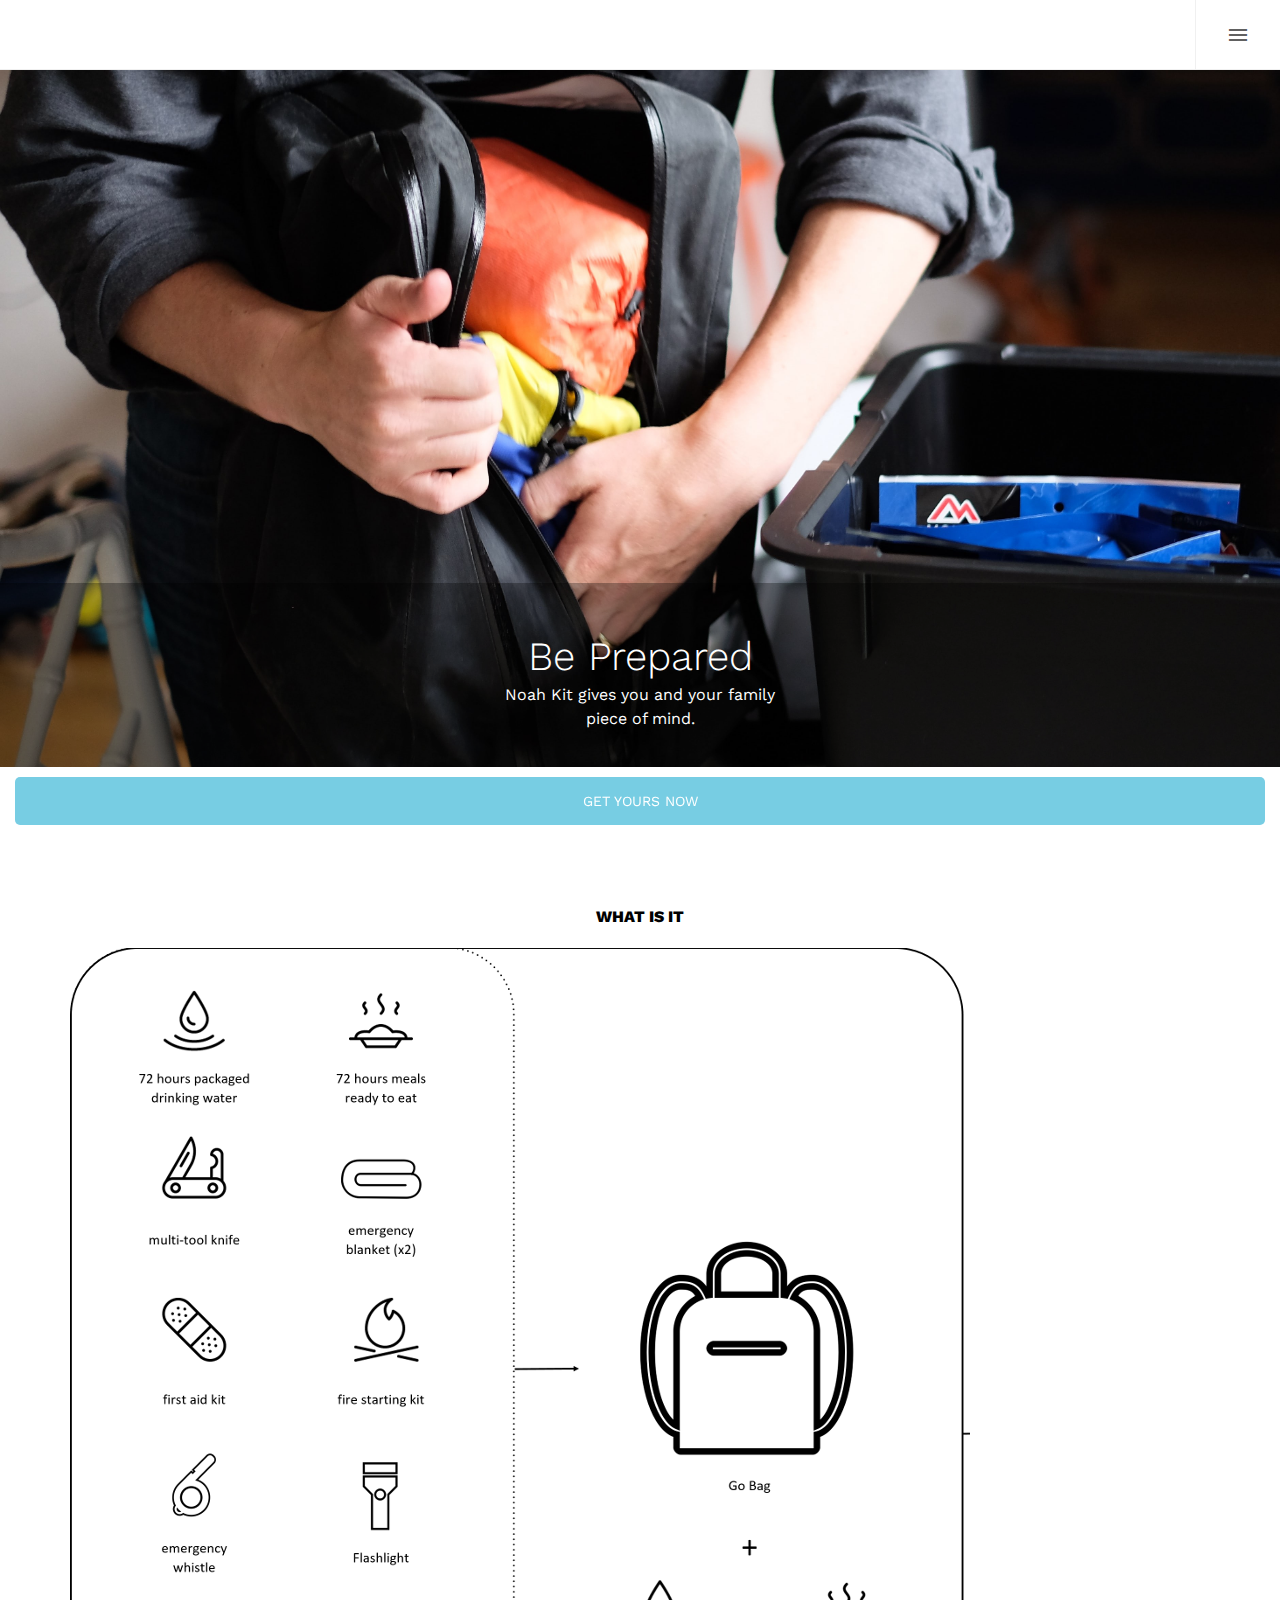
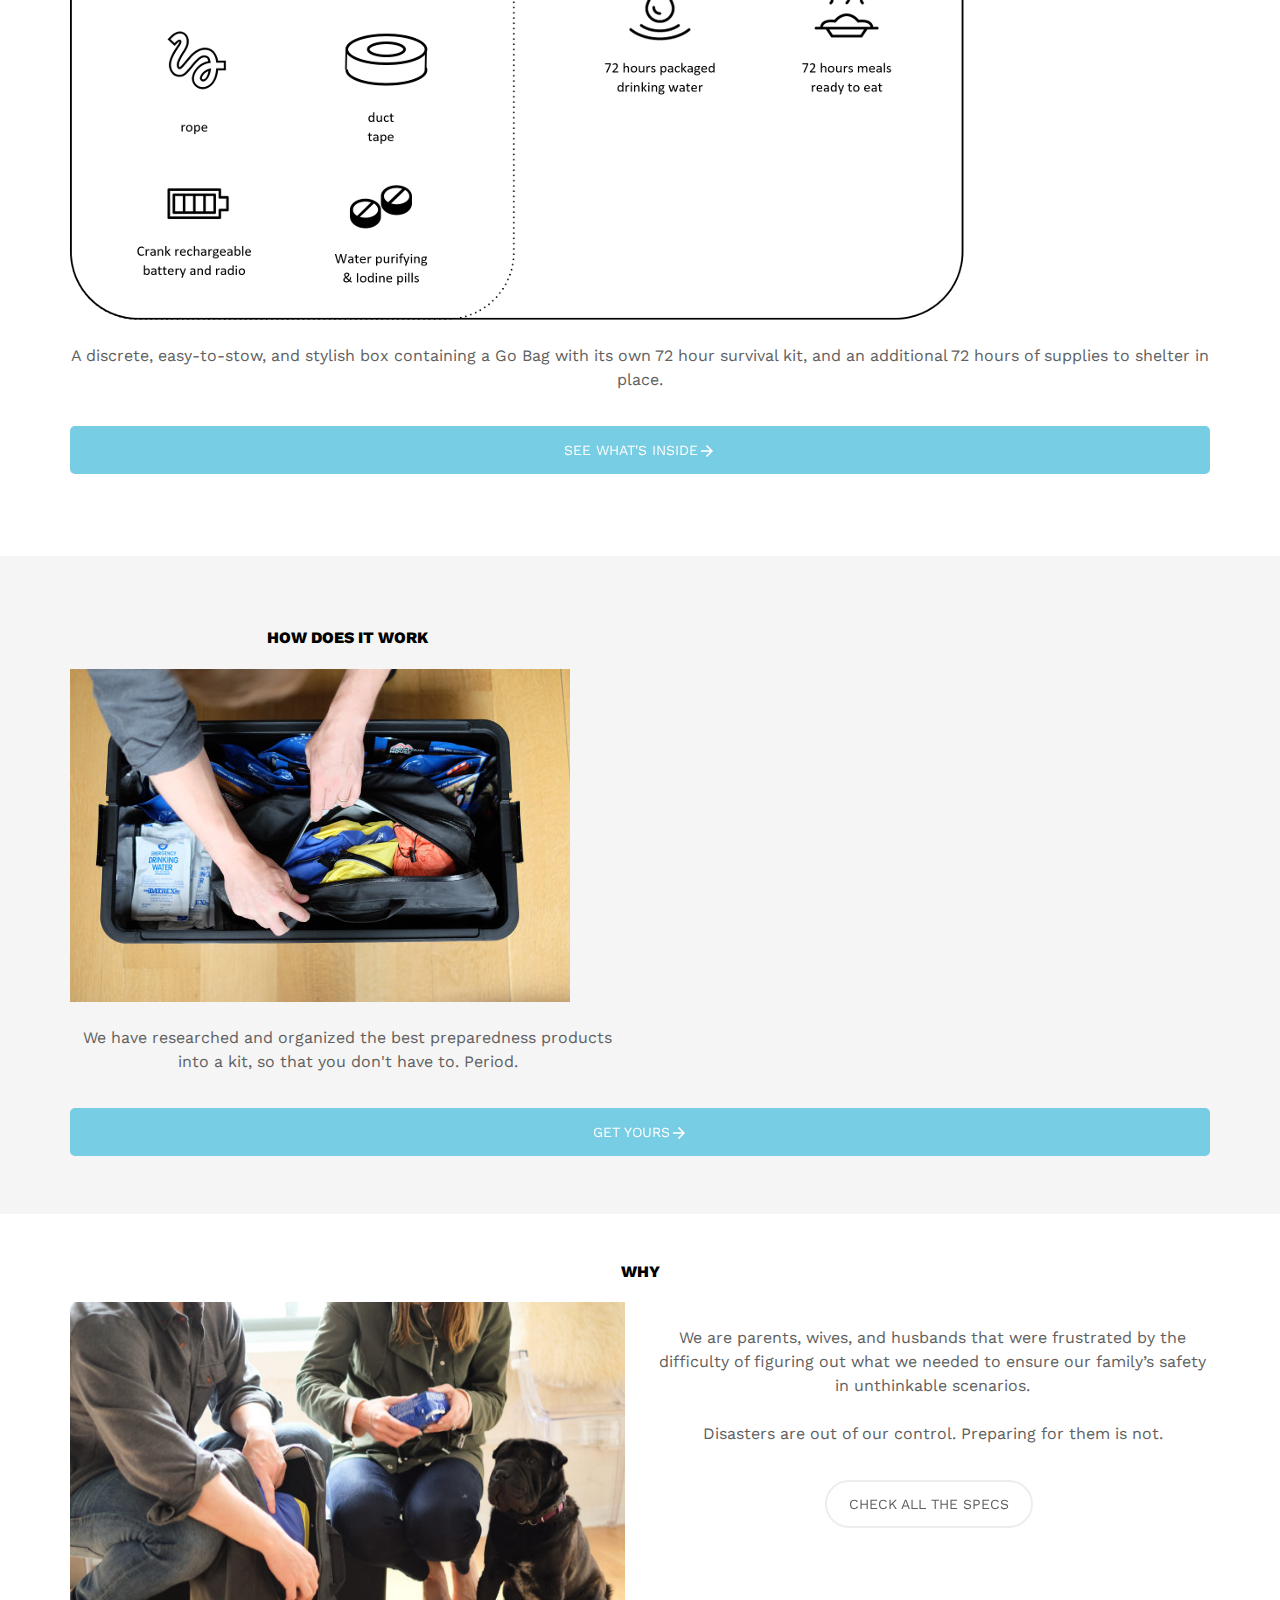
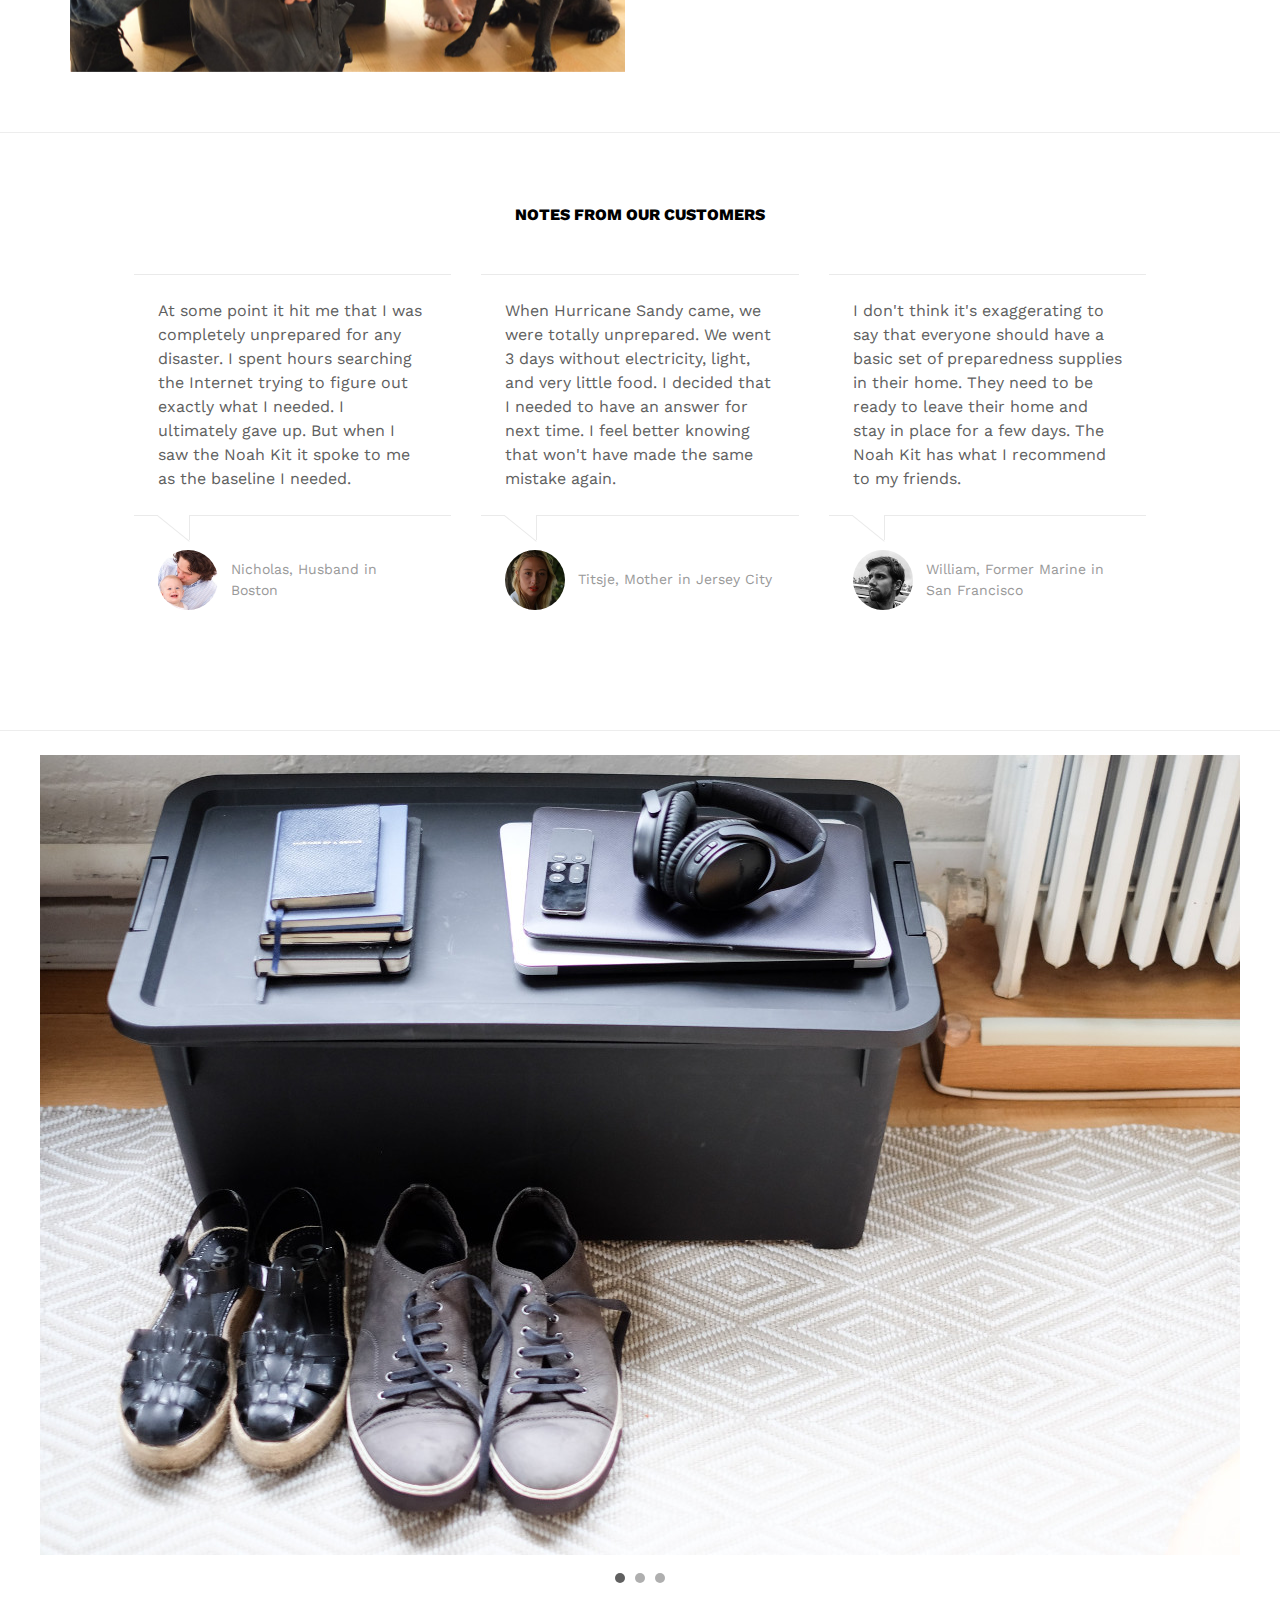
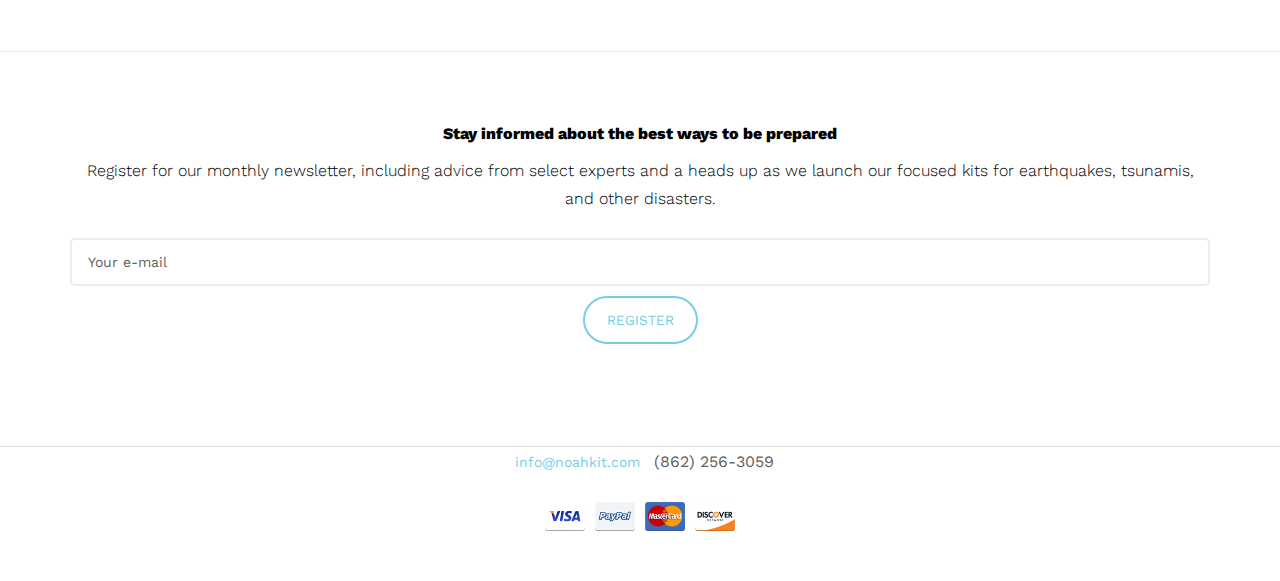
==== commit 264dc9d3: "Fun!" ====
--- a/index-m.html
+++ b/index-m.html
@@ -3,7 +3,7 @@
 
 <head>
   <meta charset="utf-8">
-  <title>Noah Kit - A disaster kit to go or to stay.</title>
+  <title>Noah Kit - Peace of mind for your family.</title>
 
   <!--SEO Meta Tags-->
   <meta name="description" content="Noah Kit is the disaster kit you need to protect you and your family in case of a disaster." />
@@ -166,11 +166,11 @@
            
             <div class="containertransparent padding-top-2x padding-bottom-1x fixedmiddle">
             <span style="color:#fff !important"  class="h1">Be Prepared</span><br>
-            <p style="color:#fff !important"> Noah Kit gives you and your family piece of mind.</p>
+            <p style="color:#fff !important"> Noah Kit gives you and your family<br>piece of mind.</p>
         
           </div>
              <div class="containerwhite fixedbottom">
-                        <a href="shop.html" class="btn btn-block btn-primary waves-effect waves-light app-buy ajax-load-link">What's inside? <i class="material-icons arrow_forward"></i></a>
+                        <a href="shop.html" class="btn btn-block btn-primary waves-effect waves-light app-buy ajax-load-link">Get Yours Now</a>
           </div>
     </section>
       
@@ -197,18 +197,18 @@
     <section id="accessories" class="fw-section padding-top-3x padding-bottom-3x" data-offset-top="67">
       <div class="container">
         <h3 class="block-title text-center">
-         WHAT IS IT?
+         WHAT IS IT
          
         </h3>
           <div class="row">
              <div class="col-md-12 col-sm-12">
  
               <img src="img/schema - Copie.png" alt="Oculus Touch">
- <p class="space-top text-center">A discrete, easy-to-stow, and stylish box containing a GO bag with its own 72 hour survival kit, and an additional 72 hours of supplies to shelter in place.</p> 
+ <p class="space-top text-center">A discrete, easy-to-stow, and stylish box containing a Go Bag with its own 72 hour survival kit, and an additional 72 hours of supplies to shelter in place.</p> 
        </div>
           </div>
           <div class="text-center">
-                 <a href="ajax/oculus_mobile.html" class="btn btn-block btn-primary waves-effect waves-light app-buy ajax-load-link">See all items<i class="material-icons arrow_forward"></i></a>
+                 <a href="ajax/oculus_mobile.html" class="btn btn-block btn-primary waves-effect waves-light app-buy ajax-load-link">See what's inside<i class="material-icons arrow_forward"></i></a>
           </div>
               </div><!-- . -->
     </section><!-- .fw-section#accessories -->
@@ -219,8 +219,8 @@
       
         <div class="row padding-top-1x padding-bottom-1x">
           <div class="col-md-6 col-sm-12">
-              <h3 class="text-center">
-          HOW DOES IT WORK?
+              <h3 class="block-title text-center">
+          HOW DOES IT WORK
           
         </h3>
                <img src="img/noah2-min.jpg" alt="Oculus Touch">
@@ -243,7 +243,7 @@
       
         <div class="row space-top-2x">
             
-            <h3 class="text-center"> WHY? </h3> 
+            <h3 class="block-title text-center"> WHY</h3> 
           <div class="col-md-6 col-sm-12">
             <div class="shop-item">
               <div class="shop-thumbnail">
@@ -258,7 +258,7 @@
             <div class="shop-item">
               
                 <p class="space-top text-center">
-                We are parents, wives, and husbands that were frustrated by our inability to easily identify and purchase what we needed to ensure our family’s safety in unthinkable scenarios.<br> Disasters are out of our control.<br>Preparing for them is not.
+                 We are parents, wives, and husbands that were frustrated by the difficulty of figuring out what we needed to ensure our family’s safety in unthinkable scenarios.<br><br>Disasters are out of our control. Preparing for them is not.
                 </p>
            
                
@@ -272,11 +272,11 @@
        
    
     <!-- Testimonials -->
-    <section id="feedback" class="fw-section padding-top-2x padding-bottom-3x" data-offset-top="67">
+    <hr>
+    <section id="feedback" class="fw-section padding-top-2x padding-bottom-2x" data-offset-top="67">
       <div class="container-fluid">
         <h2 class="block-title text-center space-bottom-2x">
-         From of our customers
-          <small>Experienced and enjoyed by thouthands people. Here’s what they think.</small>
+         NOTES FROM OUR CUSTOMERS
         </h2>
         <div class="row">
           <div class="col-lg-10 col-lg-offset-1">
@@ -285,9 +285,7 @@
               <div class="col-lg-4 col-md-6 col-sm-6">
                 <div class="testimonial">
                   <div class="testimonial-body">
-                    <p>Since I'm a father, I'm very concerned about my family well-being in case of an emergency. 
-                       <br> Instead of being worried, I chose to opt for noah disaster kit. Now I know that everything
-                        is covered. Just in case.
+                    <p>At some point it hit me that I was completely unprepared for any disaster. I spent hours searching the Internet trying to figure out exactly what I needed. I ultimately gave up. But when I saw the Noah Kit it spoke to me as the baseline I needed.
                       </p>
                   </div>
                   <footer class="testimonial-author">
@@ -295,7 +293,7 @@
                       <img src="img/father-min.jpg" alt="Author">
                     </div>
                     <div class="testimonial-author-info">
-                      Nicholas, Father of two kids
+                      Nicholas, Husband in Boston
                     </div>
                   </footer>
                 </div>
@@ -304,16 +302,14 @@
               <div class="col-lg-4 col-md-6 col-sm-6">
                 <div class="testimonial">
                   <div class="testimonial-body">
-                    <p>In 2012 when the hurricane Sandy formed, we weren't prepared at all. We had to live more than 3 days without any electricity, light, or food.
-                        No grocery store was even open.<br>
-                      We won't do the same mistake again.</p>
+                    <p>When Hurricane Sandy came, we were totally unprepared. We went 3 days without electricity, light, and very little food. I decided that I needed to have an answer for next time. I feel better knowing that won't have made the same mistake again.</p>
                   </div>
                   <footer class="testimonial-author">
                     <div class="testimonial-author-ava">
                       <img src="img/portrait-min.jpg" alt="Author">
                     </div>
                     <div class="testimonial-author-info">
-                      Titsje, Jersey City. 
+                      Titsje, Mother in Jersey City 
                     </div>
                   </footer>
                 </div>
@@ -322,35 +318,27 @@
               <div class="col-lg-4 col-md-6 col-sm-6 noshow">
                 <div class="testimonial">
                   <div class="testimonial-body">
-                    <p>It’s important to build an emergency supply kit and have it ready and available at a moment’s notice. 
-                      <br> 
-                      <br>
-                      <br><br></p>
+                    <p>I don't think it's exaggerating to say that everyone should have a basic set of preparedness supplies in their home. They need to be ready to leave their home and stay in place for a few days. The Noah Kit has what I recommend to my friends.</p>
                   </div>
                   <footer class="testimonial-author">
                     <div class="testimonial-author-ava">
                       <img src="img/man-min.jpg" alt="Author">
                     </div>
                     <div class="testimonial-author-info">
-                      William Booher, spokesman for the FEMA.
+                      William, Former Marine in San Francisco
                     </div>
                   </footer>
                 </div>
               </div>
               <!-- Testimonial -->  
-                    </div>
           </div>
         </div><!-- .row -->
       </div><!-- .container -->
     </section><!-- .fw-section#feedback -->
     
-      
+      <hr>
       <section id="gallery" class="fw-section  padding-bottom-3x" data-offset-top="67">
       <div class="container-fluid">
-        <h2 class="block-title text-center space-bottom-2x">
-          We've got your emergency plan. In one kit.
-          <small>We hope you'll never use this kit. But it helps you and your family feel secure.</small>
-        </h2>
         <div class="image-carousel" data-loop="true">
           <div class="inner">
             <img src="img/boxmur-min.jpg"   alt="Gallery">
@@ -382,13 +370,13 @@
     </section> --> <!-- .fw-section#video -->
   
     <!-- CTA -->
+    <hr>
     <section class="fw-section padding-bottom-3x">
       <div class="container text-center">
   
         <h2 class="block-title padding-top-2x space-bottom-1x">
-          Didn't find what you are looking for? 
-          <small>We are preparing new amazing kits for you.<br> Register here to be informed about our next specific kits: tsunamis packs, 
-            snow storms kits, etc.</small>
+          Stay informed about the best ways to be prepared
+          <small>Register for our monthly newsletter, including advice from select experts and a heads up as we launch our focused kits for earthquakes, tsunamis, and other disasters.</small>
         </h2>
       
           <form id="form-email" action="" method="post" class="subscribe-form">
@@ -400,14 +388,14 @@
          
           <div id="form-success">
        <h3>Thank you!</h3>
-           <div class="text-success"><strong>We received your email address.</strong> <br>You'll be informed as soon as we launch the new kits.</div>
+           <div class="text-success"><strong>We received your email address.</strong> <br>We will include you on our next monthly note!</div>
         </div> 
           
       </div>
     </section><!-- .fw-section -->
 
     <!-- Footer -->
-    <footer id="contact" class="footer">
+    <footer id="contact" class="footer" style="margin: 20px 0 50px 0; border-top: 1px solid #dedede">
     
        <!-- <p class="text-sm">Need support? Call <span class="text-primary">001 (917) 555-4836</span></p> -->
         <div class="social-bar text-center space-bottom">
@@ -431,7 +419,6 @@
           </a> -->
         </div><!-- .social-bar -->
         <div class="cards"><img src="img/cards.png" alt="Cards"></div>
-        <p class="copyright">&copy; 2017. Made with <i class="text-danger material-icons favorite"></i> by Prehype.</p>
 
    <!--   <div class="column">
         <h3 class="widget-title">
--- a/css/theme.css
+++ b/css/theme.css
@@ -3314,7 +3314,7 @@
     text-align: center;
   }
   .order-totals .product-image {
-    width: 300px;
+    width: 60%;
     padding: 0;
   }
   .order-totals .order-totals-detail {
@@ -3351,7 +3351,7 @@
 }
 
 .fw-section.full-height {
-  min-height: 100vh;
+  min-height: 600px;
 }
 .fw-section.full-heightbis {
   min-height: 85vh;
@@ -3370,9 +3370,16 @@
 .block-title > small {
   display: block;
   margin-top: 12px;
-  color: #999;
+  color: #000;
   font-size: 16px;
   font-weight: 300;
+  line-height: 1.8em;
+}
+
+.block-title {
+  font-weight: 800;
+  font-size: 16px;
+  color: #000;
 }
 
 .google-map {
@@ -4700,3 +4707,6 @@
     opacity: 0.8;
     display: none;
 }
+.items .row p {
+  font-style: normal;
+}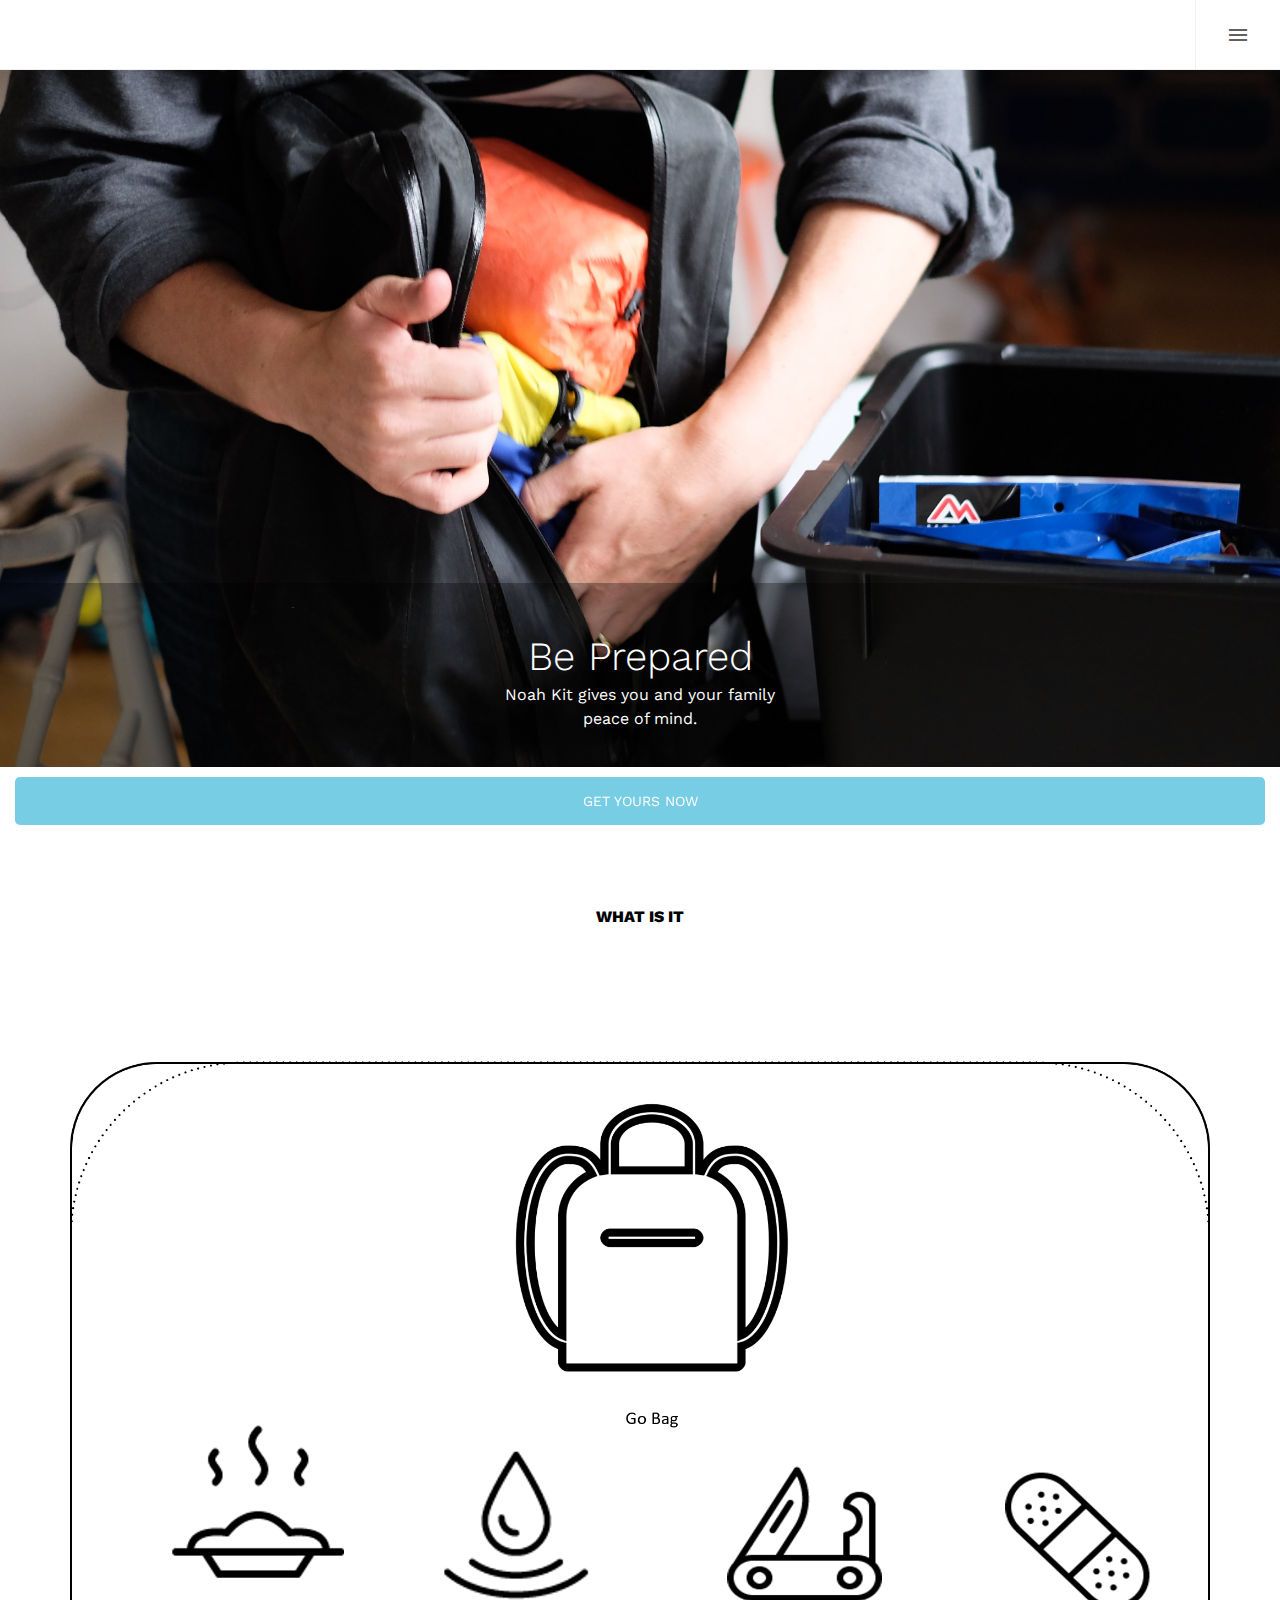
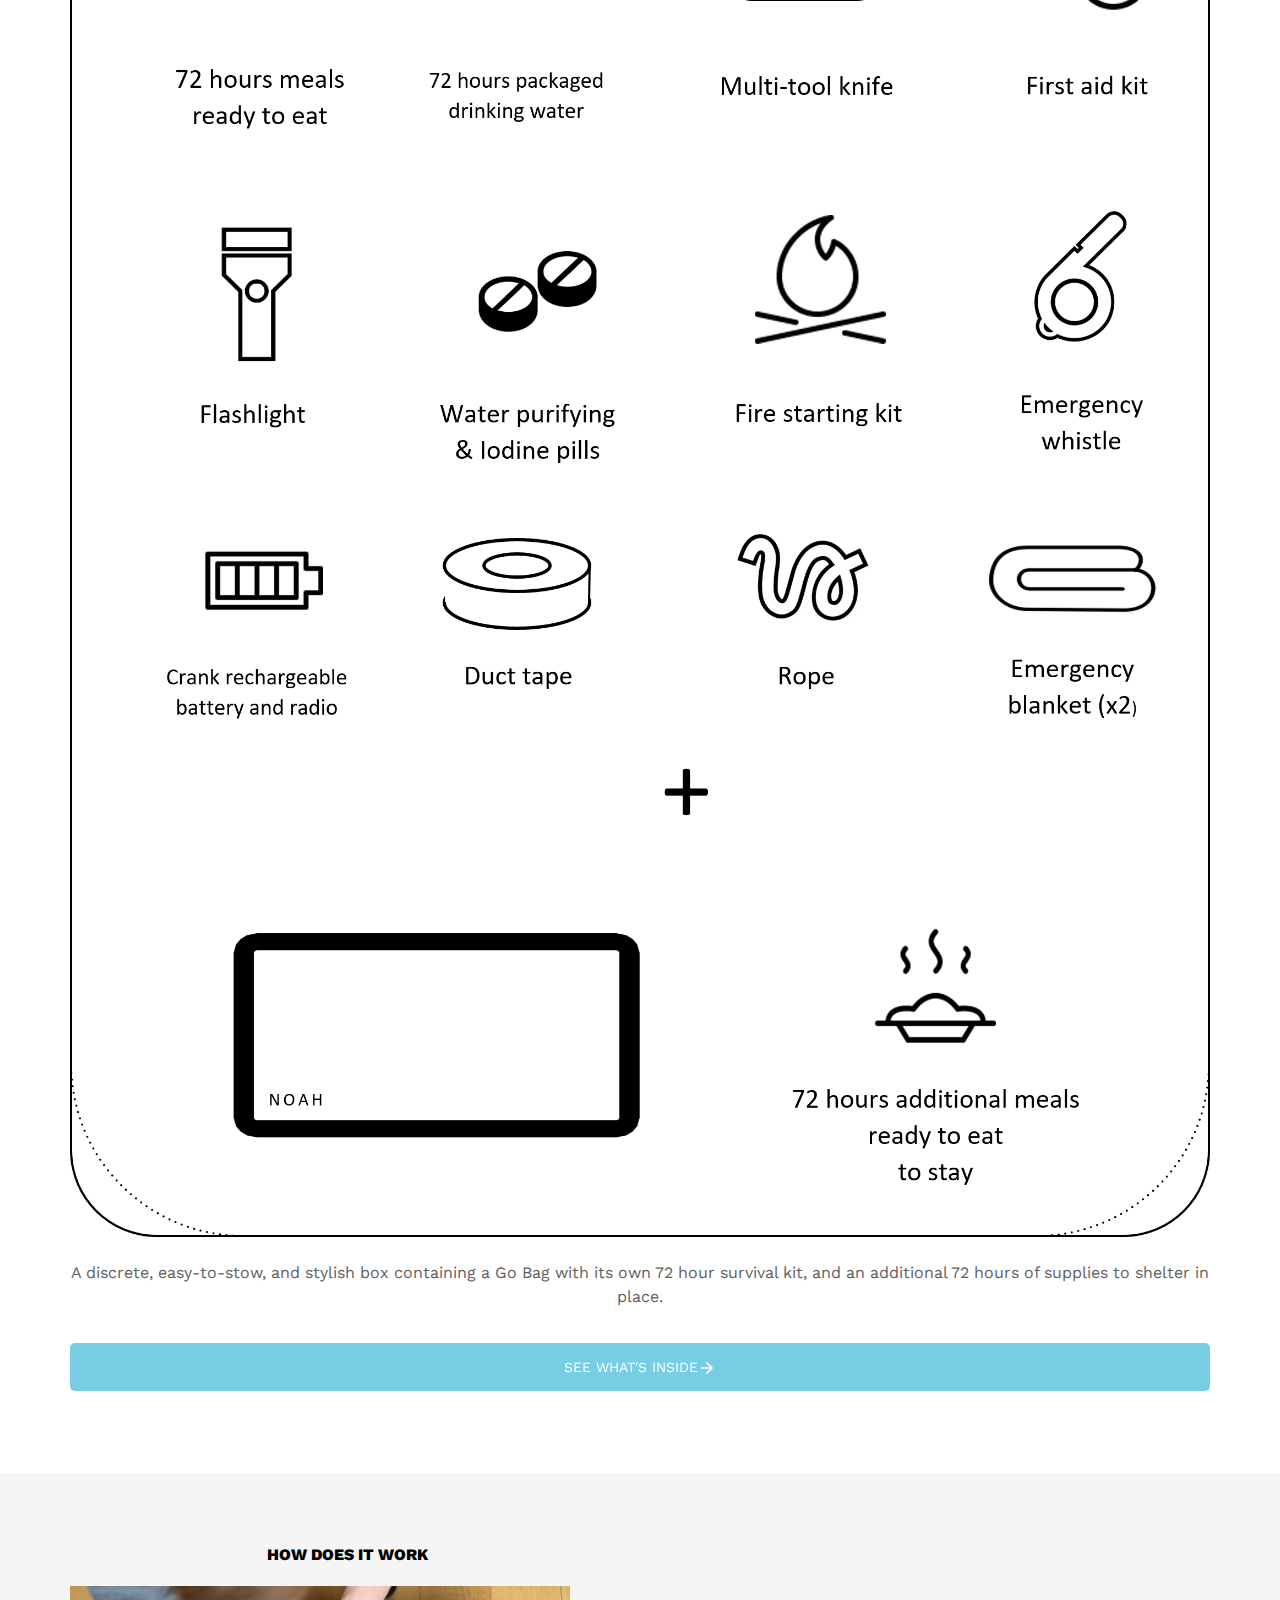
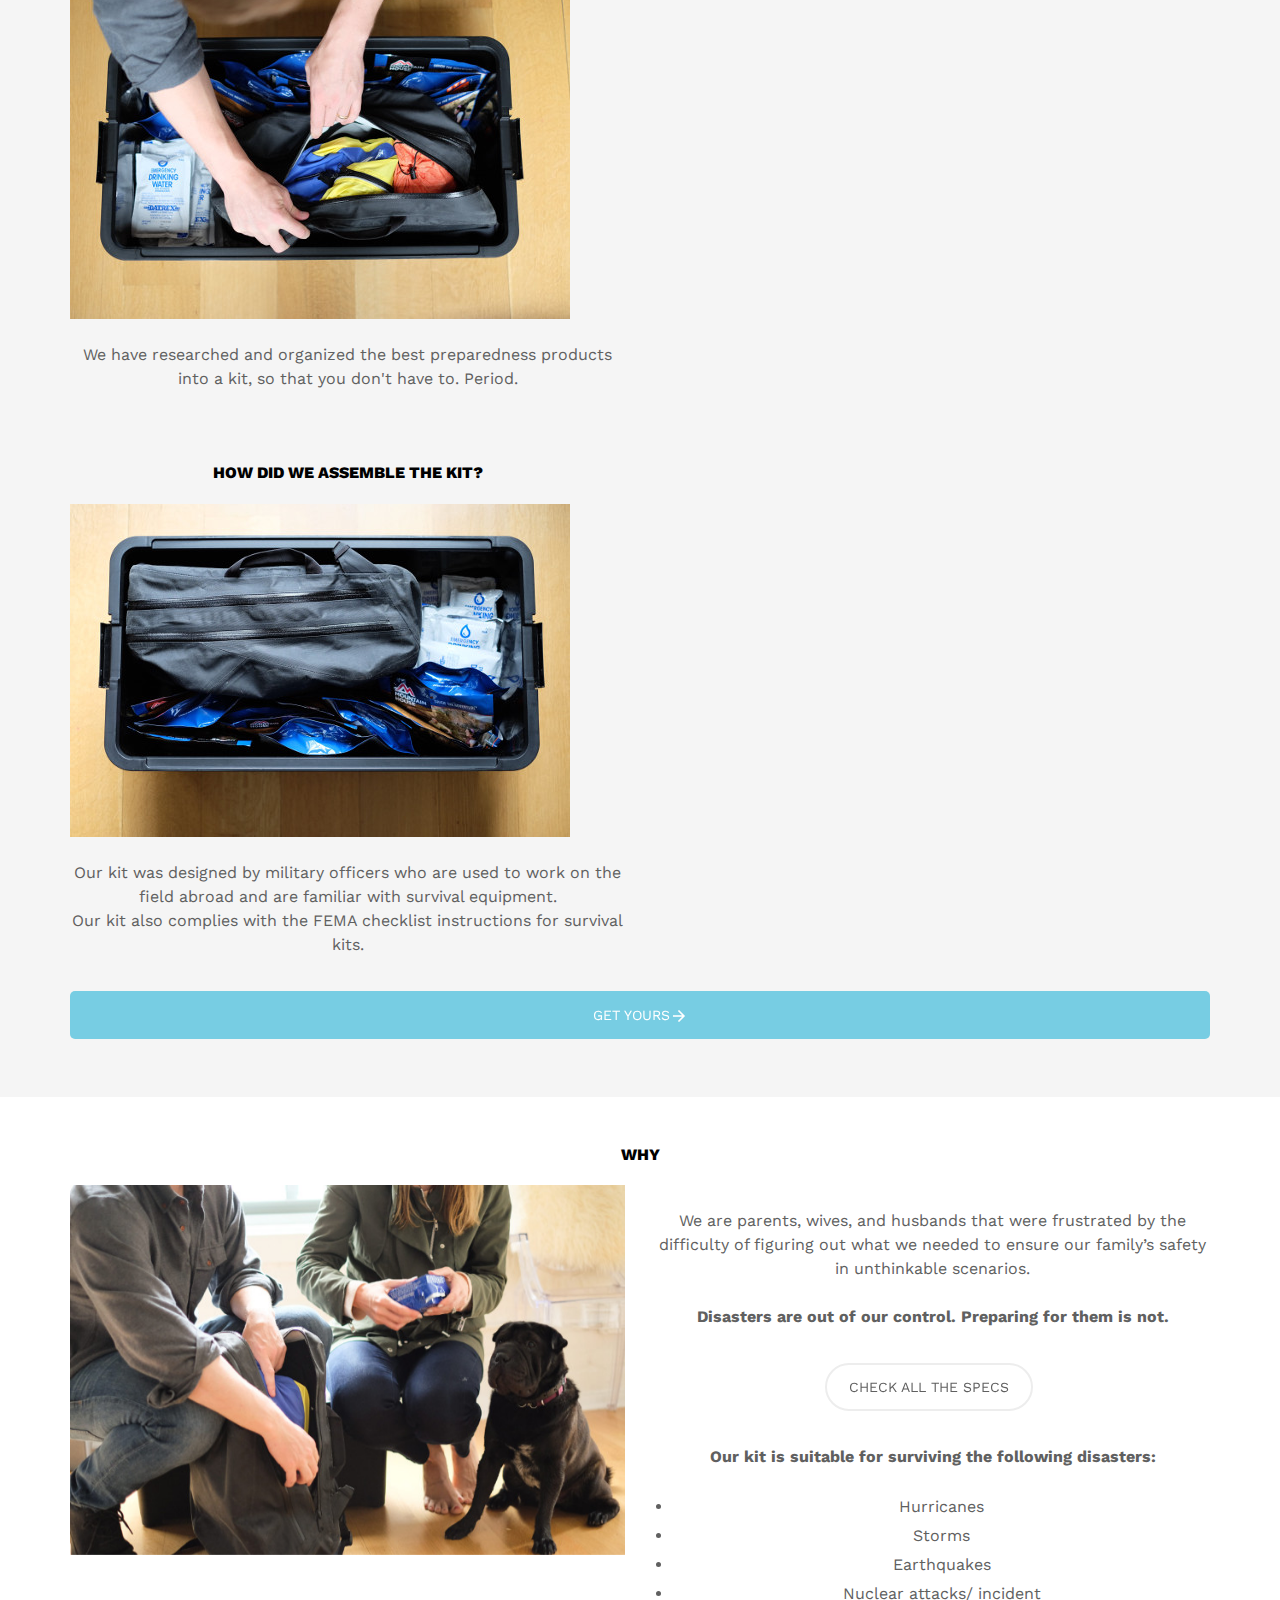
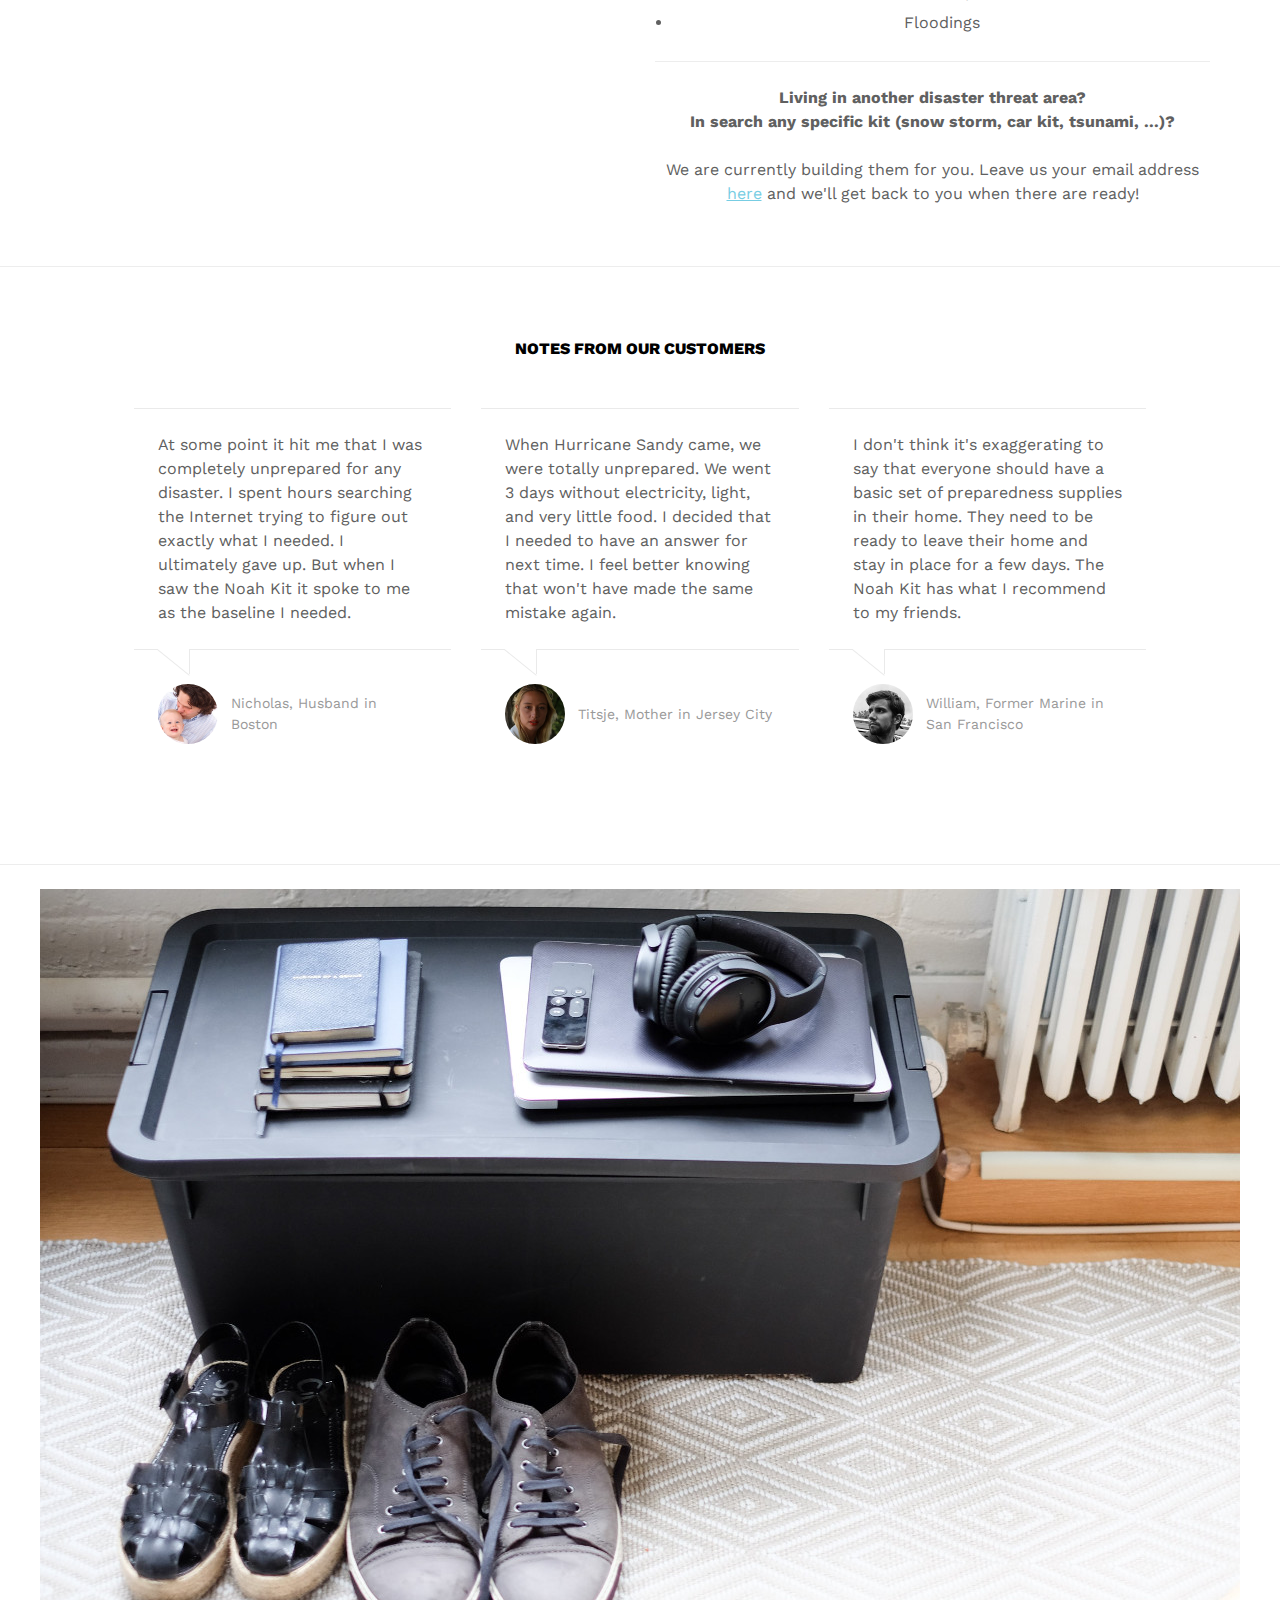
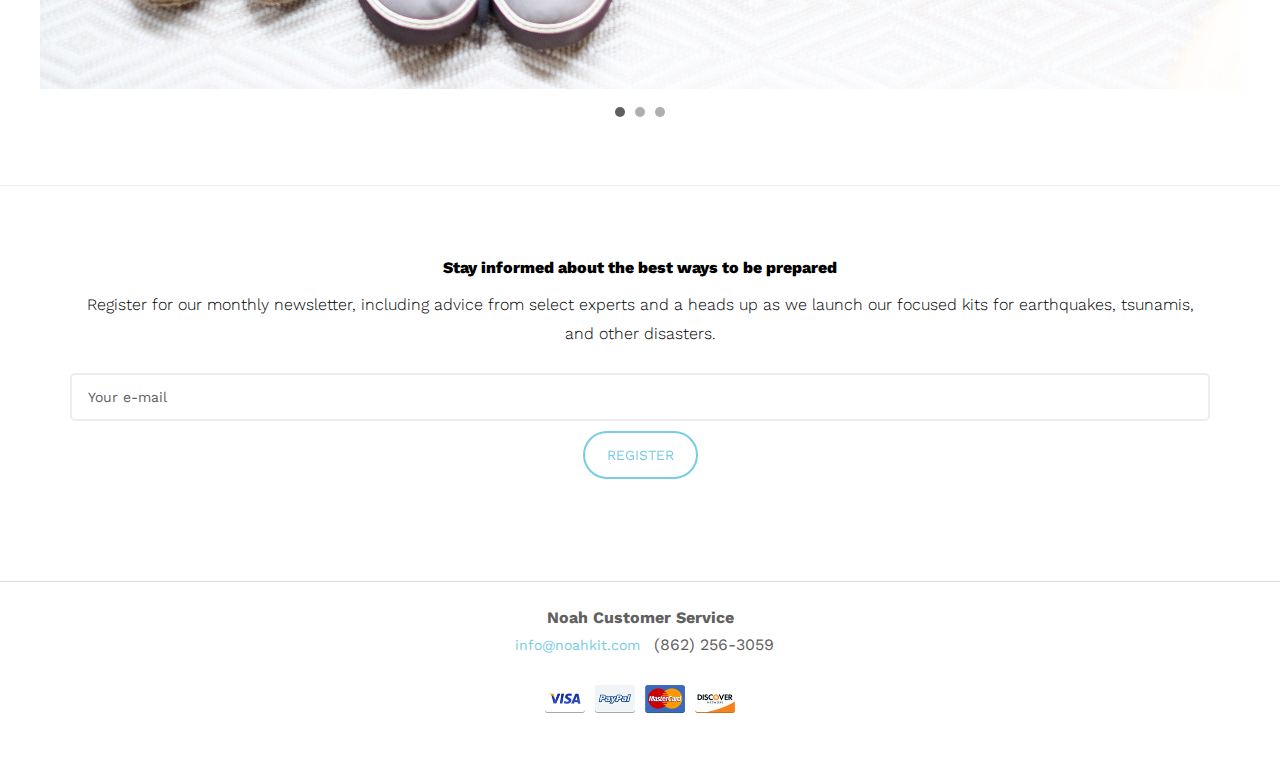
==== commit 9389df0b: "website v2" ====
--- a/index-m.html
+++ b/index-m.html
@@ -12,10 +12,10 @@
 
   <!--Mobile Specific Meta Tag-->
   <meta name="viewport" content="width=device-width, initial-scale=1.0, maximum-scale=1.0, user-scalable=no" />
-
-  <!--Favicon-->
-  <link rel="shortcut icon" href="favicon.ico" type="image/x-icon">
-  <link rel="icon" href="favicon.ico" type="image/x-icon">
+<!--Favicon-->
+ <!-- <link rel="shortcut icon" href="favicon.ico" type="image/x-icon">
+ <!-- <link rel="icon" href="favicon.ico" type="image/x-icon"> -->
+<link rel="icon" type="image/png" href="img/noah-favicon.png"    />
 
   <!-- Google Material Icons -->
   <link href="css/vendor/material-icons.min.css" rel="stylesheet" media="screen">
@@ -59,10 +59,10 @@
     <!-- Fullstory -->
     <!-- Fullstory -->
 
-    <script>
+<script>
 window['_fs_debug'] = false;
 window['_fs_host'] = 'fullstory.com';
-window['_fs_org'] = '5Z00R';
+window['_fs_org'] = '5NQ1X';
 window['_fs_namespace'] = 'FS';
 (function(m,n,e,t,l,o,g,y){
     if (e in m && m.console && m.console.log) { m.console.log('FullStory namespace conflict. Please set window["_fs_namespace"].'); return;}
@@ -117,7 +117,7 @@
 
      <!-- site logo -->
       <a href="index-m.html" class="site-logo visible-mobile">
-             <span> <img src="img/logogris-min.png"/></span>
+              <span> <img src="img/logogris-min-2.png"/></span>
        <!-- <span> NOAH</span> -->
       </a><!-- site-logo.visible-mobile -->
 
@@ -146,10 +146,13 @@
               
               
                 <li><a href="#accessories" class="scroll-to">What's in the kit?</a></li>
+                  <li><a href="#how" class="scroll-to">How did we assemble the kit?</a></li>
                     <li><a href="#why" class="scroll-to">Why a disaster kit?</a></li>
+                   
+                   
                <!-- <li><a href="#video" class="scroll-to">Video Showcase</a></li>
                 <li><a href="#gallery" class="scroll-to">Gallery</a></li> -->
-                 <li>  <a href="shop.html"  class="app-buy">Get Your Kit</a></li>
+                 <li>  <a href="shop2.html"  class="app-buy">Get Your Kit</a></li>
                         <li><a href="#contact" class="scroll-to">Contact</a></li>
               </ul>
             </div>
@@ -166,11 +169,11 @@
            
             <div class="containertransparent padding-top-2x padding-bottom-1x fixedmiddle">
             <span style="color:#fff !important"  class="h1">Be Prepared</span><br>
-            <p style="color:#fff !important"> Noah Kit gives you and your family<br>piece of mind.</p>
+            <p style="color:#fff !important"> Noah Kit gives you and your family<br>peace of mind.</p>
         
           </div>
              <div class="containerwhite fixedbottom">
-                        <a href="shop.html" class="btn btn-block btn-primary waves-effect waves-light app-buy ajax-load-link">Get Yours Now</a>
+                        <a href="shop2.html" class="btn btn-block btn-primary waves-effect waves-light app-buy">Get Yours Now</a>
           </div>
     </section>
       
@@ -202,13 +205,19 @@
         </h3>
           <div class="row">
              <div class="col-md-12 col-sm-12">
- 
-              <img src="img/schema - Copie.png" alt="Oculus Touch">
+                 <a class="lightbox" href="#scheme"> 
+              <img src="img/schemamobile3.png" alt="Oculus Touch">
+                 </a>
+                 
+                  <div class="lightbox-target" id="scheme">
+               <img src="img/schemamobile3.png"/>
+               <a class="lightbox-close" href="index-m.html#"></a>
+            </div>
  <p class="space-top text-center">A discrete, easy-to-stow, and stylish box containing a Go Bag with its own 72 hour survival kit, and an additional 72 hours of supplies to shelter in place.</p> 
        </div>
           </div>
           <div class="text-center">
-                 <a href="ajax/oculus_mobile.html" class="btn btn-block btn-primary waves-effect waves-light app-buy ajax-load-link">See what's inside<i class="material-icons arrow_forward"></i></a>
+                 <a href="shop2.html#see" class="btn btn-block btn-primary waves-effect waves-light app-buy ">See what's inside<i class="material-icons arrow_forward"></i></a>
           </div>
               </div><!-- . -->
     </section><!-- .fw-section#accessories -->
@@ -217,7 +226,7 @@
       <section id="accessories2" class="fw-section bg-gray" data-offset-top="67">
       <div class="container padding-top-3x padding-bottom-2x">
       
-        <div class="row padding-top-1x padding-bottom-1x">
+        <div class="row padding-top-1x padding-bottom-2x">
           <div class="col-md-6 col-sm-12">
               <h3 class="block-title text-center">
           HOW DOES IT WORK
@@ -231,9 +240,27 @@
         
           
         </div><!-- .row -->
+      
+          
+      <div id="how" class="row padding-top-1x padding-bottom-1x">
+          <div class="col-md-6 col-sm-12">
+              <h3 class="block-title text-center">
+          HOW DID WE ASSEMBLE THE KIT?
+          
+        </h3>
+               <img src="img/noah3-min.jpg" alt="Oculus Touch">
+              <p class="space-top text-center"> 
+      
+              Our kit was designed by military officers who are used to work on the field abroad and are familiar with survival equipment. <br>
+              Our kit also complies with the FEMA checklist instructions for survival kits.</p>
+          </div>
+        
+          
+        </div><!-- .row -->
           <div class="text-center">
-                  <a href="ajax/oculus_mobile.html" class="btn btn-block btn-primary waves-effect waves-light app-buy ajax-load-link">Get Yours<i class="material-icons arrow_forward"></i></a>
-          </div>
+                  <a href="shop2.html" class="btn btn-block btn-primary waves-effect waves-light app-buy">Get Yours<i class="material-icons arrow_forward"></i></a>
+          </div>
+          
       </div><!-- .container -->
     </section><!-- .fw-section#accessories -->
       
@@ -258,15 +285,37 @@
             <div class="shop-item">
               
                 <p class="space-top text-center">
-                 We are parents, wives, and husbands that were frustrated by the difficulty of figuring out what we needed to ensure our family’s safety in unthinkable scenarios.<br><br>Disasters are out of our control. Preparing for them is not.
+                 We are parents, wives, and husbands that were frustrated by the difficulty of figuring out what we needed to ensure our family’s safety in unthinkable scenarios.<br><br><b>Disasters are out of our control. Preparing for them is not.</b>
                 </p>
            
                
-                <div style="text-align:center"><a href="ajax/oculus_mobile.html" class="btn btn-pill btn-ghost btn-default ajax-load-link app-specs">Check all the Specs</a></div>
+                <div style="text-align:center"><a href="shop2.html" class="btn btn-pill btn-ghost btn-default app-specs">Check all the Specs</a></div>
+            
+                 <p class="space-top text-center">
+               <b> Our kit is suitable for surviving the following disasters: </b></p>
+                     <ul class="text-center">
+                    <li>Hurricanes </li>
+                    <li>Storms </li>
+                          <li>Earthquakes </li>
+                          <li>Nuclear attacks/ incident</li>
+                          <li>Floodings </li>
+                
+                </ul>
+                <hr>
+                 <p class="space-top text-center">
+                <b> Living in another disaster threat area?<br>In search any specific kit (snow storm, car kit, tsunami, ...)? 
+                     </b><br><br>   
+                     We are currently building them for you. Leave us your email address <a href="#form">here</a> and we'll get back to you when there are ready!
+                </p>
+                
+           
+                
               </div>
         </div>
 
         </div><!-- .row -->
+          
+
       </div><!-- .container -->
     </section><!-- .fw-section#accessories -->
        
@@ -333,6 +382,7 @@
               <!-- Testimonial -->  
           </div>
         </div><!-- .row -->
+          </div>
       </div><!-- .container -->
     </section><!-- .fw-section#feedback -->
     
@@ -371,7 +421,7 @@
   
     <!-- CTA -->
     <hr>
-    <section class="fw-section padding-bottom-3x">
+    <section id="form" class="fw-section padding-bottom-3x">
       <div class="container text-center">
   
         <h2 class="block-title padding-top-2x space-bottom-1x">
@@ -393,12 +443,12 @@
           
       </div>
     </section><!-- .fw-section -->
-
     <!-- Footer -->
     <footer id="contact" class="footer" style="margin: 20px 0 50px 0; border-top: 1px solid #dedede">
     
        <!-- <p class="text-sm">Need support? Call <span class="text-primary">001 (917) 555-4836</span></p> -->
-        <div class="social-bar text-center space-bottom">
+        <div class="social-bar text-center space-bottom space-top">
+            <b>Noah Customer Service</b><br>
             <a href="mailto:info@noahkit.com?Subject=Information">info@noahkit.com</a>
             (862) 256-3059
             
@@ -457,6 +507,7 @@
   <script src="js/vendor/owl.carousel.min.js"></script>
   <script src="js/vendor/magnific-popup.min.js"></script>
   <script src="js/scripts.js"></script>
+    <script type="text/javascript" src="js/abalytics.js"></script>
     <script>
   (function(i,s,o,g,r,a,m){i['GoogleAnalyticsObject']=r;i[r]=i[r]||function(){
   (i[r].q=i[r].q||[]).push(arguments)},i[r].l=1*new Date();a=s.createElement(o),
@@ -470,6 +521,32 @@
     
 <script>
 
+    
+// Initialize GA or UA trackers and variants
+
+      ABalytics.init({
+              experiment1_name: [
+                {
+                  name: 'prixbas',
+                  "experiment1_class1_name": "<strong>Html content for variant 1 class 1</strong>",
+                  "experiment1_class2_name": "Html content for variant 1 class 2"
+                },
+                {
+                  name: 'prixmiddle',
+                  "experiment1_class1_name": "<strong>Html content for variant 2 class 1</strong>",
+                  "experiment1_class2_name": "Html content for variant 2 class 2"
+                },
+                   {
+                  name: 'prixhaut',
+                  "experiment1_class1_name": "<strong>Html content for variant 2 class 1</strong>",
+                  "experiment1_class2_name": "Html content for variant 2 class 2"
+                }
+              ]
+          
+            });
+
+// Send pageview tracking call    
+    
     	$('.app-buy').click(function(event) {
             
          
@@ -489,7 +566,13 @@
          
          
 </script>
-
+    
+<script type="text/javascript">
+    // initialiser le AB testing
+  window.onload = function() {
+    ABalytics.applyHtml();
+  };
+</script>
     
  <script>
     
--- a/css/theme.css
+++ b/css/theme.css
@@ -4709,4 +4709,107 @@
 }
 .items .row p {
   font-style: normal;
+}
+
+
+/* Styles the thumbnail */
+
+
+
+/* Styles the lightbox, removes it from sight and adds the fade-in transition */
+
+.lightbox-target {
+position: absolute;
+width: 100%;
+background:#fff;
+width: 100%;
+-webkit-transition: opacity .5s ease-in-out;
+-moz-transition: opacity .5s ease-in-out;
+-o-transition: opacity .5s ease-in-out;
+transition: opacity .5s ease-in-out;
+overflow: hidden;
+}
+
+/* Styles the lightbox image, centers it vertically and horizontally, adds the zoom-in transition and makes it responsive using a combination of margin and absolute positioning */
+
+.lightbox-target img {
+text-align: center;
+margin: 0%;
+position: absolute;
+max-height: 0%;
+max-width: 0%;
+-webkit-transition: .5s ease-in-out;
+-moz-transition: .5s ease-in-out;
+-o-transition: .5s ease-in-out;
+transition: .5s ease-in-out;
+}
+
+/* Styles the close link, adds the slide down transition */
+
+a.lightbox-close {
+display: block;
+width:50px;
+height:50px;
+box-sizing: border-box;
+background: white;
+color: black;
+text-decoration: none;
+position: absolute;
+top: -80px;
+right: 0;
+-webkit-transition: .5s ease-in-out;
+-moz-transition: .5s ease-in-out;
+-o-transition: .5s ease-in-out;
+transition: .5s ease-in-out;
+}
+
+/* Provides part of the "X" to eliminate an image from the close link */
+
+a.lightbox-close:before {
+content: "";
+display: block;
+height: 30px;
+width: 1px;
+background: black;
+position: absolute;
+left: 26px;
+top:10px;
+-webkit-transform:rotate(45deg);
+-moz-transform:rotate(45deg);
+-o-transform:rotate(45deg);
+transform:rotate(45deg);
+}
+
+/* Provides part of the "X" to eliminate an image from the close link */
+
+a.lightbox-close:after {
+content: "";
+display: block;
+height: 30px;
+width: 1px;
+background: black;
+position: absolute;
+left: 26px;
+top:10px;
+-webkit-transform:rotate(-45deg);
+-moz-transform:rotate(-45deg);
+-o-transform:rotate(-45deg);
+transform:rotate(-45deg);
+}
+
+/* Uses the :target pseudo-class to perform the animations upon clicking the .lightbox-target anchor */
+
+.lightbox-target:target {
+opacity: 1;
+top: 0;
+bottom: 0;
+}
+
+.lightbox-target:target img {
+max-height: 100%;
+max-width: 100%;
+}
+
+.lightbox-target:target a.lightbox-close {
+top: 0px;
 }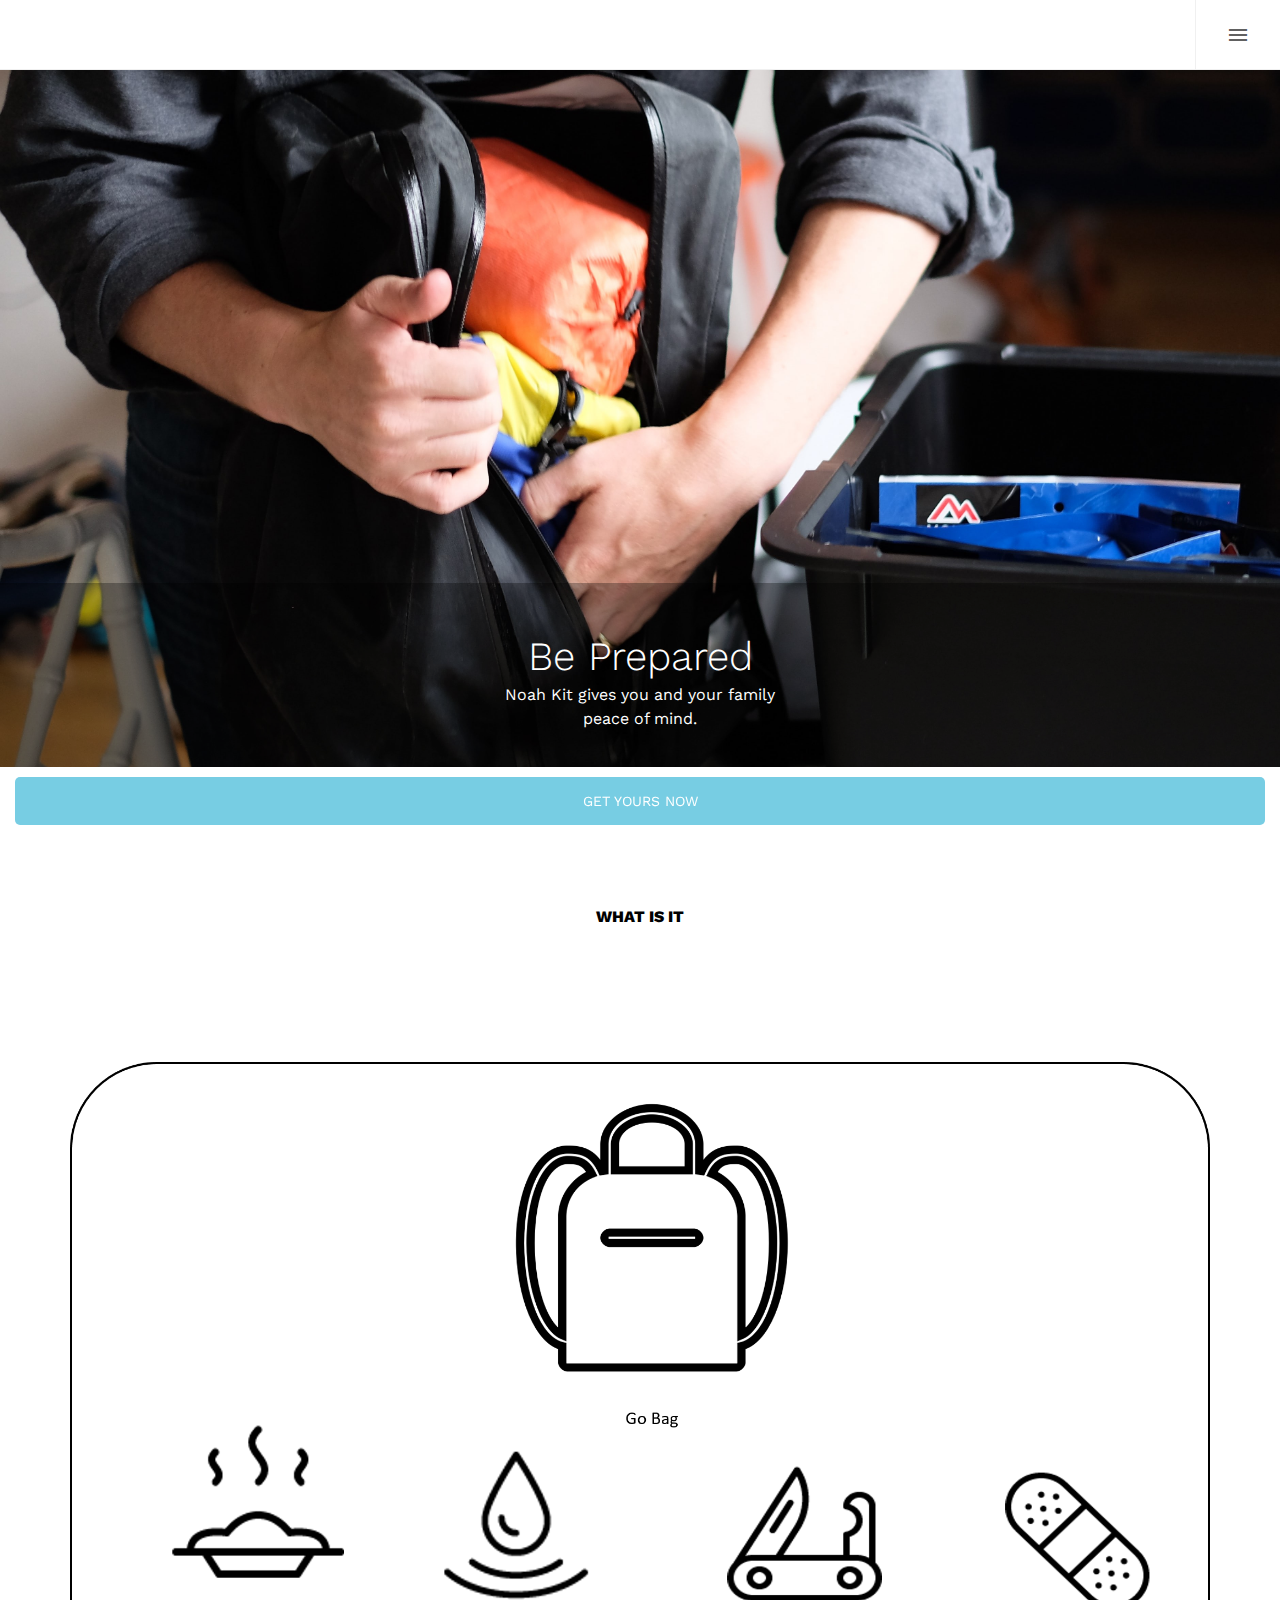
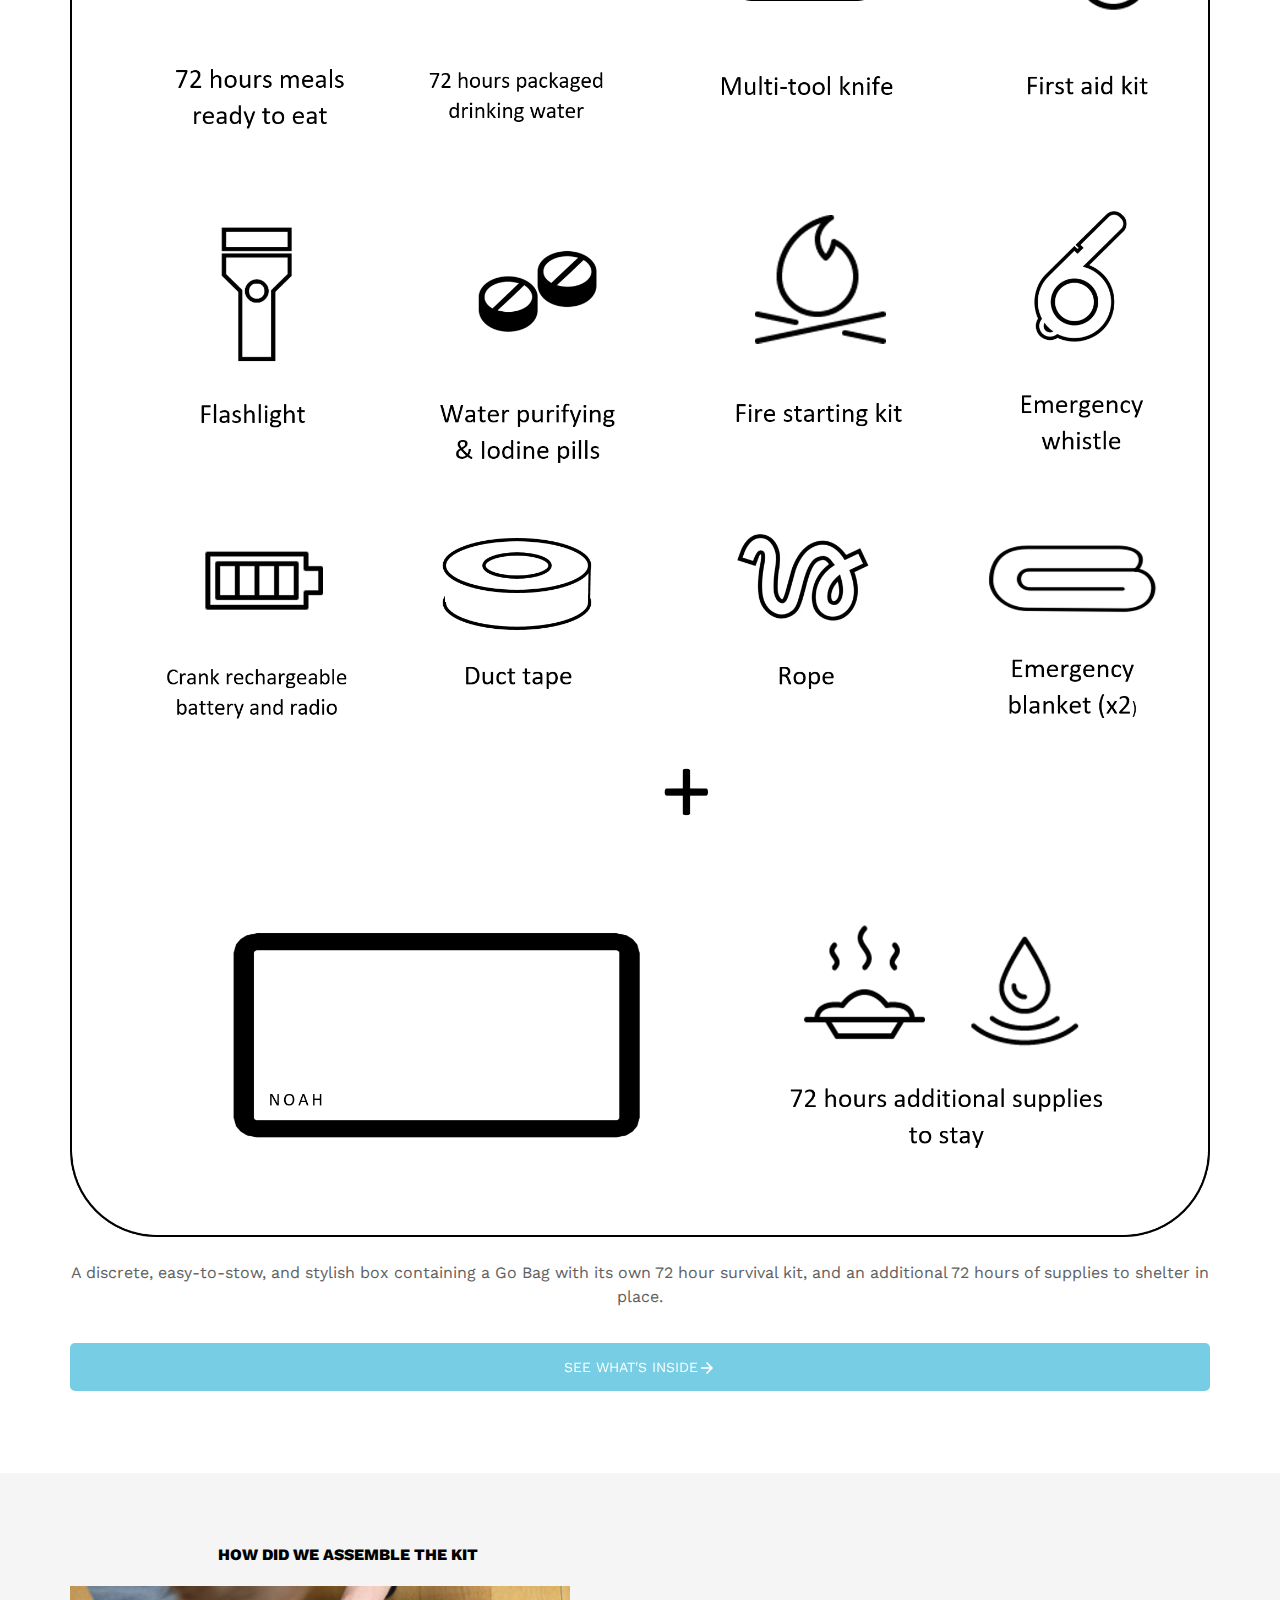
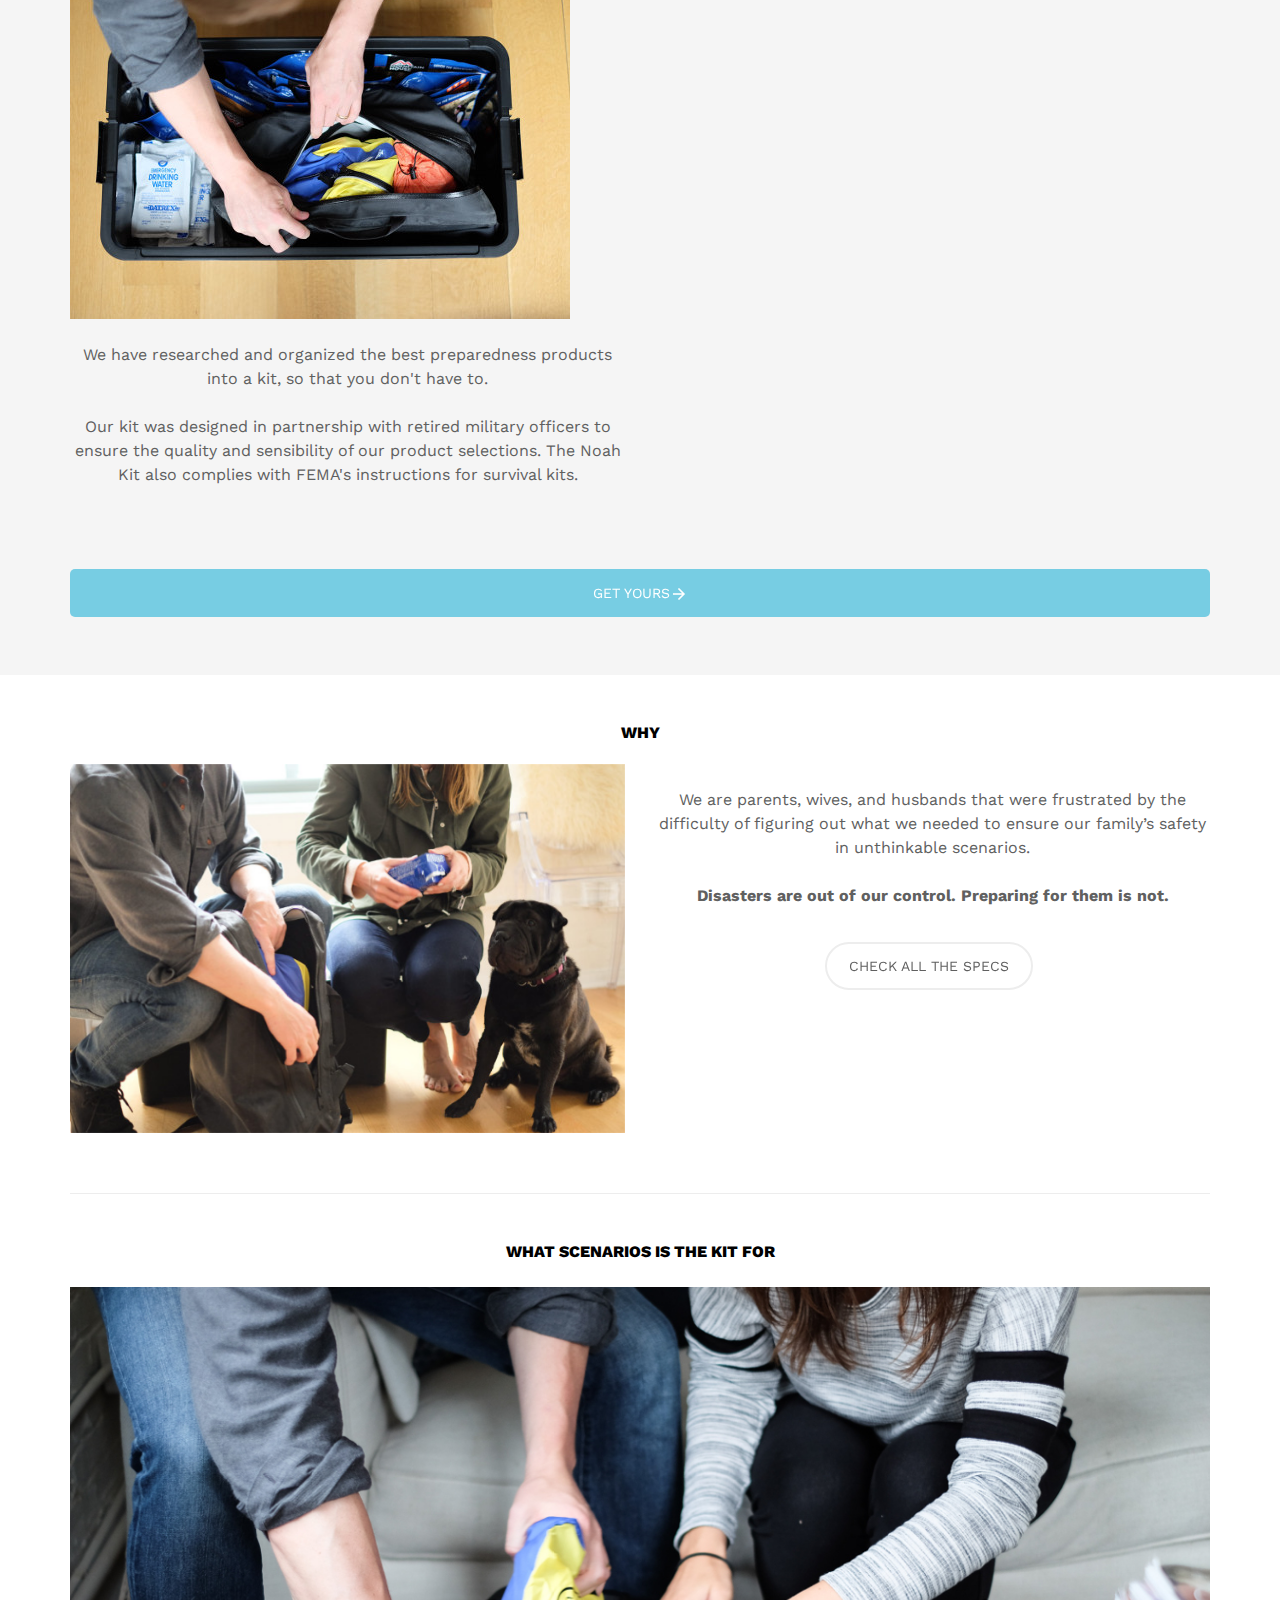
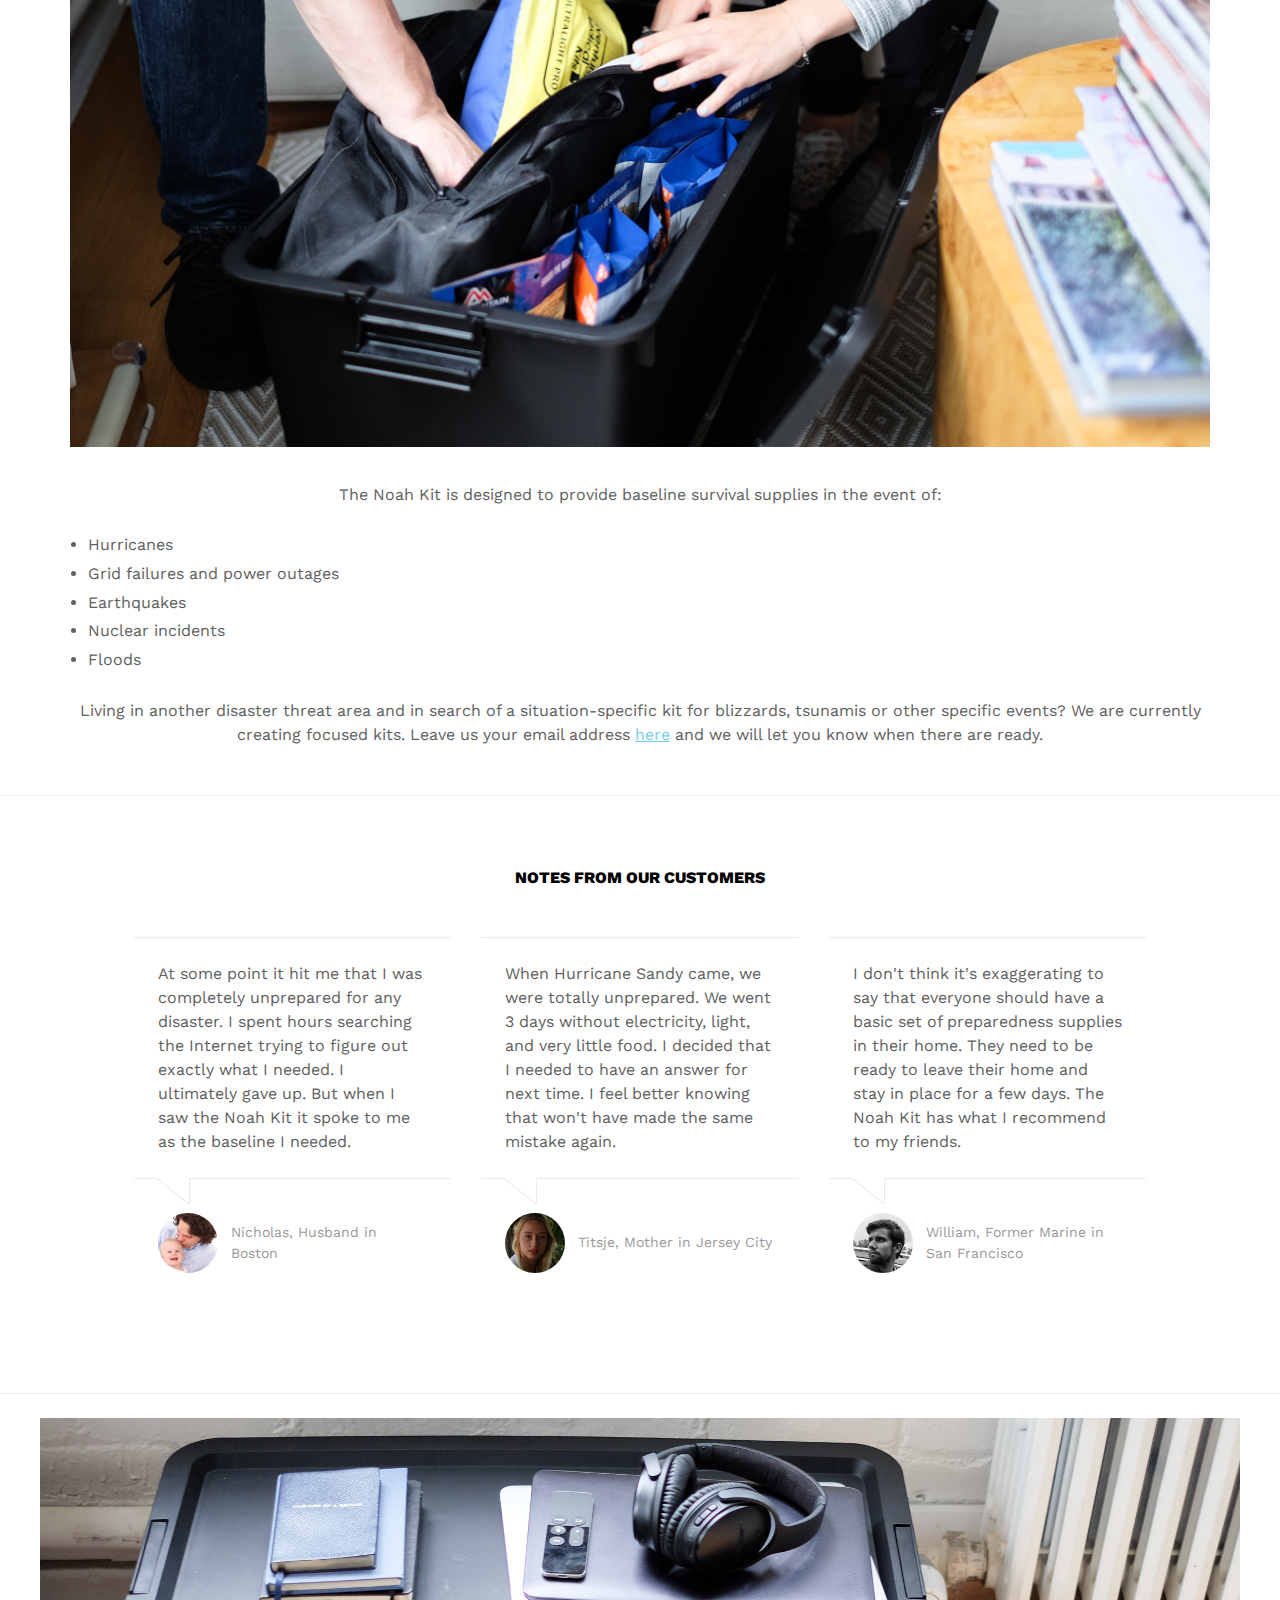
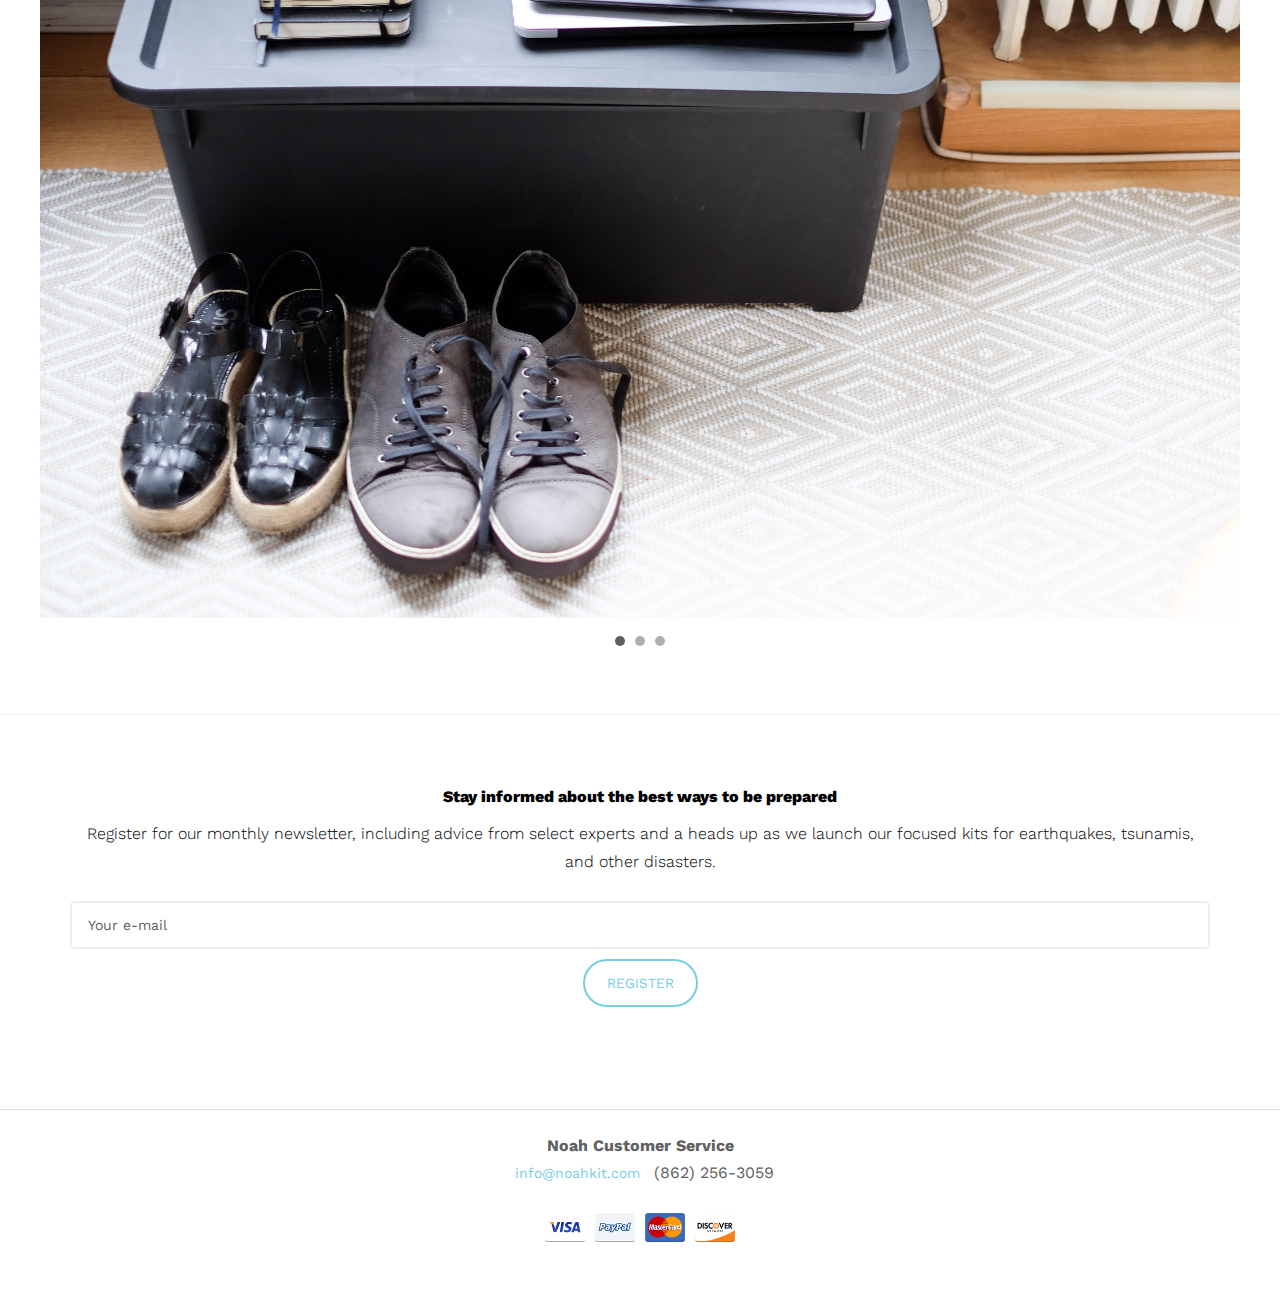
==== commit abb50c98: "Some copy adjustments" ====
--- a/index-m.html
+++ b/index-m.html
@@ -229,34 +229,17 @@
         <div class="row padding-top-1x padding-bottom-2x">
           <div class="col-md-6 col-sm-12">
               <h3 class="block-title text-center">
-          HOW DOES IT WORK
+          HOW DID WE ASSEMBLE THE KIT
           
         </h3>
                <img src="img/noah2-min.jpg" alt="Oculus Touch">
               <p class="space-top text-center"> 
-              We have researched and organized the best preparedness products into a kit, so that you don't have to.
-              Period.</p>
+               We have researched and organized the best preparedness products into a kit, so that you don't have to.<br><br>Our kit was designed in partnership with retired military officers to ensure the quality and sensibility of our product selections. The Noah Kit also complies with FEMA's instructions for survival kits.</p>
           </div>
         
           
         </div><!-- .row -->
       
-          
-      <div id="how" class="row padding-top-1x padding-bottom-1x">
-          <div class="col-md-6 col-sm-12">
-              <h3 class="block-title text-center">
-          HOW DID WE ASSEMBLE THE KIT?
-          
-        </h3>
-               <img src="img/noah3-min.jpg" alt="Oculus Touch">
-              <p class="space-top text-center"> 
-      
-              Our kit was designed by military officers who are used to work on the field abroad and are familiar with survival equipment. <br>
-              Our kit also complies with the FEMA checklist instructions for survival kits.</p>
-          </div>
-        
-          
-        </div><!-- .row -->
           <div class="text-center">
                   <a href="shop2.html" class="btn btn-block btn-primary waves-effect waves-light app-buy">Get Yours<i class="material-icons arrow_forward"></i></a>
           </div>
@@ -269,51 +252,54 @@
       <div class="container">
       
         <div class="row space-top-2x">
-            
-            <h3 class="block-title text-center"> WHY</h3> 
+
+          <h3 class="block-title text-center"> WHY</h3> 
           <div class="col-md-6 col-sm-12">
             <div class="shop-item">
               <div class="shop-thumbnail">
                 <img src="img/slider1-min.jpg" alt="Oculus Touch">
-                 
+
               </div>
-     
+
             </div>
           </div>
           <div class="col-md-6 col-sm-12">
-              
+
             <div class="shop-item">
-              
-                <p class="space-top text-center">
-                 We are parents, wives, and husbands that were frustrated by the difficulty of figuring out what we needed to ensure our family’s safety in unthinkable scenarios.<br><br><b>Disasters are out of our control. Preparing for them is not.</b>
-                </p>
-           
-               
-                <div style="text-align:center"><a href="shop2.html" class="btn btn-pill btn-ghost btn-default app-specs">Check all the Specs</a></div>
-            
-                 <p class="space-top text-center">
-               <b> Our kit is suitable for surviving the following disasters: </b></p>
-                     <ul class="text-center">
-                    <li>Hurricanes </li>
-                    <li>Storms </li>
-                          <li>Earthquakes </li>
-                          <li>Nuclear attacks/ incident</li>
-                          <li>Floodings </li>
-                
-                </ul>
-                <hr>
-                 <p class="space-top text-center">
-                <b> Living in another disaster threat area?<br>In search any specific kit (snow storm, car kit, tsunami, ...)? 
-                     </b><br><br>   
-                     We are currently building them for you. Leave us your email address <a href="#form">here</a> and we'll get back to you when there are ready!
-                </p>
-                
-           
-                
+
+              <p class="space-top text-center">
+               We are parents, wives, and husbands that were frustrated by the difficulty of figuring out what we needed to ensure our family’s safety in unthinkable scenarios.<br><br><b>Disasters are out of our control. Preparing for them is not.</b>
+             </p>
+
+
+             <div style="text-align:center"><a href="shop2.html" class="btn btn-pill btn-ghost btn-default app-specs">Check all the Specs</a></div>
+           </div>
+         </div>
+
+       </div><!-- .row -->
+       <hr>
+       <div class="row space-top-2x">
+        <div class="col-md-12">
+         <h2 class="block-title text-center">WHAT SCENARIOS IS THE KIT FOR</h2>
+            <div class="shop-item">
+              <div class="shop-thumbnail">
+                <img src="img/noah50.jpg">
               </div>
+            </div>
+          <p class="space-top text-center">
+           The Noah Kit is designed to provide baseline survival supplies in the event of:</p>
+           <ul>
+            <li>Hurricanes</li>
+            <li>Grid failures and power outages</li>
+            <li>Earthquakes</li>
+            <li>Nuclear incidents</li>
+            <li>Floods</li>                  
+          </ul>
+          <p class="space-top text-center">
+            Living in another disaster threat area and in search of a situation-specific kit for blizzards, tsunamis or other specific events? We are currently creating focused kits. Leave us your email address <a href="#form">here</a> and we will let you know when there are ready.
+          </p>
         </div>
-
-        </div><!-- .row -->
+       </div>
           
 
       </div><!-- .container -->
